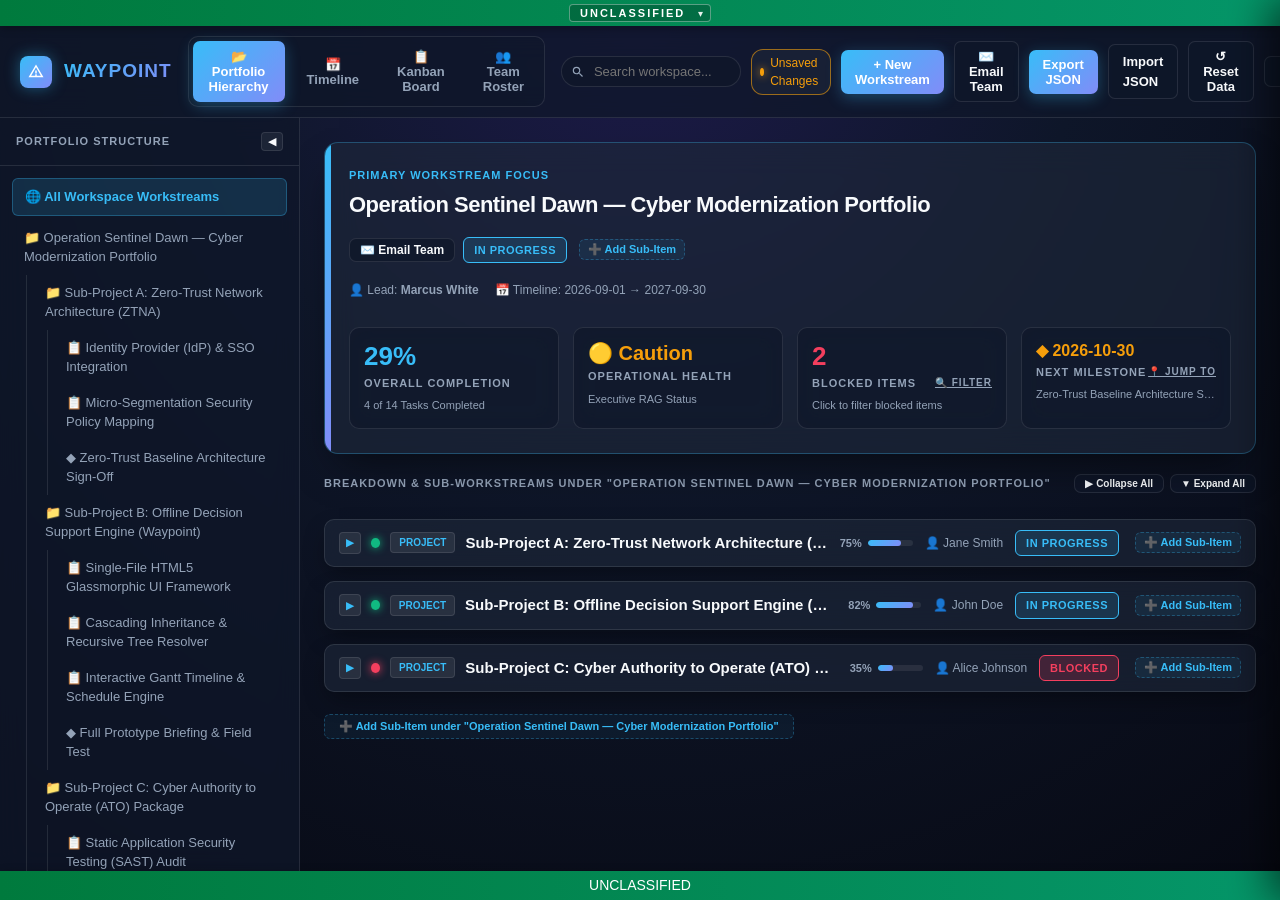
==== waypoint.html @ 441704e3 "Initial release: Waypoint standalone project and portfolio management engine" ====
<!DOCTYPE html>
<html lang="en" data-theme="dark">

<head>
  <meta charset="UTF-8">
  <meta name="viewport" content="width=device-width, initial-scale=1.0">
  <title>Waypoint — Command & Portfolio Intelligence</title>
  <style>
    /* ==========================================================================
       WAYPOINT V4 - MODERN GLASSMORPHIC AIR-GAPPED DASHBOARD
       Zero external dependencies, system fonts, vibrant dark/light theme
       ========================================================================== */
    :root[data-theme="dark"] {
      --bg-gradient: radial-gradient(circle at 50% 0%, #1e1b4b 0%, #0f172a 40%, #070913 100%);
      --bg-primary: #070913;
      --bg-glass: rgba(15, 23, 42, 0.75);
      --bg-glass-hover: rgba(30, 41, 59, 0.85);
      --bg-card: rgba(30, 41, 59, 0.6);
      --bg-input: rgba(15, 23, 42, 0.8);
      --border-color: rgba(255, 255, 255, 0.1);
      --border-glow: rgba(56, 189, 248, 0.3);
      --text-main: #f8fafc;
      --text-muted: #94a3b8;
      --text-dim: #64748b;

      --accent: #38bdf8;
      --accent-gradient: linear-gradient(135deg, #38bdf8 0%, #818cf8 100%);
      --accent-hover: #0284c7;

      --status-notstarted: #64748b;
      --status-inprogress: #38bdf8;
      --status-blocked: #f43f5e;
      --status-done: #10b981;

      --health-green: #10b981;
      --health-yellow: #f59e0b;
      --health-red: #f43f5e;

      --class-unclass-bg: linear-gradient(90deg, #007a3d, #059669);
      --class-cui-bg: linear-gradient(90deg, #502b85, #7c3aed);

      --shadow-lg: 0 20px 40px -15px rgba(0, 0, 0, 0.6);
      --shadow-card: 0 10px 25px -5px rgba(0, 0, 0, 0.4);
      --font-family: -apple-system, BlinkMacSystemFont, "Segoe UI", Roboto, Helvetica, Arial, sans-serif;
    }

    :root[data-theme="light"] {
      --bg-gradient: radial-gradient(circle at 50% 0%, #e0e7ff 0%, #f8fafc 50%, #f1f5f9 100%);
      --bg-primary: #f8fafc;
      --bg-glass: rgba(255, 255, 255, 0.85);
      --bg-glass-hover: rgba(241, 245, 249, 0.95);
      --bg-card: rgba(255, 255, 255, 0.9);
      --bg-input: rgba(248, 250, 252, 0.9);
      --border-color: rgba(15, 23, 42, 0.1);
      --border-glow: rgba(2, 132, 199, 0.4);
      --text-main: #0f172a;
      --text-muted: #475569;
      --text-dim: #94a3b8;

      --accent: #0284c7;
      --accent-gradient: linear-gradient(135deg, #0284c7 0%, #4f46e5 100%);
      --accent-hover: #0369a1;

      --status-notstarted: #64748b;
      --status-inprogress: #0284c7;
      --status-blocked: #e11d48;
      --status-done: #059669;

      --health-green: #059669;
      --health-yellow: #d97706;
      --health-red: #e11d48;

      --class-unclass-bg: linear-gradient(90deg, #007a3d, #059669);
      --class-cui-bg: linear-gradient(90deg, #502b85, #7c3aed);

      --shadow-lg: 0 20px 40px -15px rgba(15, 23, 42, 0.1);
      --shadow-card: 0 10px 25px -5px rgba(15, 23, 42, 0.05);
      --font-family: -apple-system, BlinkMacSystemFont, "Segoe UI", Roboto, Helvetica, Arial, sans-serif;
    }

    * {
      box-sizing: border-box;
      margin: 0;
      padding: 0;
    }

    body {
      font-family: var(--font-family);
      background: var(--bg-gradient);
      color: var(--text-main);
      height: 100vh;
      display: flex;
      flex-direction: column;
      overflow: hidden;
      font-size: 14px;
      line-height: 1.5;
    }

    /* Top Classification Bar with Centered Selector */
    .classification-banner {
      background: var(--class-unclass-bg);
      color: #ffffff;
      padding: 4px 16px;
      user-select: none;
      z-index: 1000;
      display: flex;
      align-items: center;
      justify-content: center;
      box-shadow: 0 2px 10px rgba(0, 0, 0, 0.3);
      transition: background 0.3s ease;
    }

    .classification-banner.cui {
      background: var(--class-cui-bg);
    }

    .class-picker-wrapper {
      position: relative;
      display: inline-flex;
      align-items: center;
      justify-content: center;
    }

    .class-picker-select {
      appearance: none;
      -webkit-appearance: none;
      background: rgba(0, 0, 0, 0.2);
      border: 1px solid rgba(255, 255, 255, 0.35);
      border-radius: 4px;
      color: #ffffff;
      font-weight: 900;
      font-size: 11px;
      letter-spacing: 2px;
      text-transform: uppercase;
      padding: 2px 24px 2px 10px;
      cursor: pointer;
      outline: none;
      font-family: inherit;
      transition: all 0.2s ease;
    }

    .class-picker-select:hover {
      background: rgba(0, 0, 0, 0.4);
      border-color: #ffffff;
      box-shadow: 0 0 8px rgba(255, 255, 255, 0.3);
    }

    .class-picker-select option {
      background: #0f172a;
      color: #ffffff;
      font-weight: 800;
    }

    .class-picker-caret {
      position: absolute;
      right: 8px;
      pointer-events: none;
      font-size: 10px;
      color: rgba(255, 255, 255, 0.9);
    }

    /* Header Navbar */
    header {
      background: var(--bg-glass);
      backdrop-filter: blur(16px);
      -webkit-backdrop-filter: blur(16px);
      border-bottom: 1px solid var(--border-color);
      padding: 10px 20px;
      display: flex;
      align-items: center;
      justify-content: space-between;
      gap: 16px;
      flex-shrink: 0;
      z-index: 900;
    }

    .brand-group {
      display: flex;
      align-items: center;
      gap: 12px;
    }

    .brand-logo {
      width: 32px;
      height: 32px;
      background: var(--accent-gradient);
      border-radius: 8px;
      display: flex;
      align-items: center;
      justify-content: center;
      box-shadow: 0 0 15px rgba(56, 189, 248, 0.4);
    }

    .brand-logo svg {
      fill: #ffffff;
      width: 18px;
      height: 18px;
    }

    .brand-text {
      font-weight: 900;
      font-size: 19px;
      letter-spacing: 1px;
      background: var(--accent-gradient);
      -webkit-background-clip: text;
      -webkit-text-fill-color: transparent;
    }

    /* Navigation Tabs */
    .nav-tabs {
      display: flex;
      gap: 6px;
      background: rgba(15, 23, 42, 0.4);
      padding: 4px;
      border-radius: 10px;
      border: 1px solid var(--border-color);
    }

    .nav-tab {
      padding: 8px 16px;
      border-radius: 7px;
      border: none;
      background: transparent;
      color: var(--text-muted);
      cursor: pointer;
      font-weight: 600;
      font-size: 13px;
      transition: all 0.2s ease;
      display: flex;
      align-items: center;
      gap: 8px;
    }

    .nav-tab:hover {
      color: var(--text-main);
      background: var(--bg-glass-hover);
    }

    .nav-tab.active {
      background: var(--accent-gradient);
      color: #ffffff;
      box-shadow: 0 4px 15px rgba(56, 189, 248, 0.3);
      font-weight: 700;
    }

    .header-controls {
      display: flex;
      align-items: center;
      gap: 10px;
    }

    .search-wrapper {
      position: relative;
      display: flex;
      align-items: center;
    }

    .search-input {
      background: var(--bg-input);
      color: var(--text-main);
      border: 1px solid var(--border-color);
      border-radius: 20px;
      padding: 7px 14px 7px 32px;
      font-size: 13px;
      width: 180px;
      transition: all 0.2s;
    }

    .search-input:focus {
      width: 240px;
      border-color: var(--accent);
      box-shadow: 0 0 15px rgba(56, 189, 248, 0.2);
    }

    .search-icon {
      position: absolute;
      left: 10px;
      width: 14px;
      height: 14px;
      fill: var(--text-muted);
      pointer-events: none;
    }

    /* Buttons & Inputs */
    .btn {
      padding: 7px 14px;
      border-radius: 7px;
      border: 1px solid var(--border-color);
      background: var(--bg-glass);
      color: var(--text-main);
      font-size: 13px;
      font-weight: 600;
      cursor: pointer;
      display: inline-flex;
      align-items: center;
      gap: 6px;
      transition: all 0.2s ease;
    }

    .btn:hover {
      background: var(--bg-glass-hover);
      border-color: var(--accent);
      transform: translateY(-1px);
    }

    .btn-gradient {
      background: var(--accent-gradient);
      color: #ffffff;
      border: none;
      box-shadow: 0 4px 15px rgba(56, 189, 248, 0.3);
    }

    .btn-gradient:hover {
      opacity: 0.9;
      transform: translateY(-1px);
    }

    .btn-active-detail {
      background: rgba(56, 189, 248, 0.2) !important;
      border-color: var(--accent) !important;
      color: var(--accent) !important;
      font-weight: 700 !important;
    }

    .save-tag {
      font-size: 12px;
      color: var(--text-muted);
      display: flex;
      align-items: center;
      gap: 6px;
      padding: 4px 8px;
      background: var(--bg-card);
      border-radius: 12px;
      border: 1px solid var(--border-color);
    }

    .pulse-dot {
      width: 8px;
      height: 8px;
      border-radius: 50%;
      background: var(--status-done);
      box-shadow: 0 0 8px var(--status-done);
      animation: pulse 2s infinite;
    }

    @keyframes pulse {
      0% {
        transform: scale(0.95);
        opacity: 0.8;
      }

      50% {
        transform: scale(1.15);
        opacity: 1;
      }

      100% {
        transform: scale(0.95);
        opacity: 0.8;
      }
    }

    /* Layout Workspace */
    .app-workspace {
      display: flex;
      flex: 1;
      overflow: hidden;
      position: relative;
    }

    /* Left Sidebar Tree Filter */
    aside.sidebar {
      width: 300px;
      background: var(--bg-glass);
      backdrop-filter: blur(12px);
      border-right: 1px solid var(--border-color);
      display: flex;
      flex-direction: column;
      flex-shrink: 0;
      transition: all 0.3s cubic-bezier(0.4, 0, 0.2, 1);
    }

    aside.sidebar.collapsed {
      width: 0;
      min-width: 0;
      border-right: none;
      overflow: hidden;
    }

    .sidebar-header {
      padding: 14px 16px;
      border-bottom: 1px solid var(--border-color);
      font-weight: 800;
      font-size: 11px;
      text-transform: uppercase;
      letter-spacing: 1px;
      color: var(--text-muted);
      display: flex;
      align-items: center;
      justify-content: space-between;
    }

    .sidebar-toggle-btn {
      background: rgba(255, 255, 255, 0.06);
      border: 1px solid var(--border-color);
      color: var(--text-main);
      border-radius: 4px;
      padding: 2px 6px;
      cursor: pointer;
      font-size: 11px;
      transition: all 0.2s;
    }

    .sidebar-toggle-btn:hover {
      background: var(--accent);
      color: #ffffff;
    }

    .sidebar-expand-btn {
      position: absolute;
      top: 14px;
      left: 14px;
      z-index: 100;
      background: var(--bg-glass);
      border: 1px solid var(--border-glow);
      color: var(--accent);
      padding: 6px 12px;
      border-radius: 6px;
      font-weight: 700;
      font-size: 12px;
      cursor: pointer;
      backdrop-filter: blur(8px);
      box-shadow: 0 4px 12px rgba(0, 0, 0, 0.3);
      display: inline-flex;
      align-items: center;
      gap: 6px;
    }

    .sidebar-expand-btn:hover {
      background: var(--accent-gradient);
      color: #ffffff;
    }

    .sidebar-tree {
      padding: 12px;
      overflow-y: auto;
      flex: 1;
      display: flex;
      flex-direction: column;
      gap: 4px;
      scrollbar-width: thin;
      scrollbar-color: transparent transparent;
      transition: scrollbar-color 0.3s ease;
    }

    aside.sidebar:hover .sidebar-tree,
    .sidebar-tree:hover {
      scrollbar-color: rgba(255, 255, 255, 0.3) transparent;
    }

    [data-theme="light"] aside.sidebar:hover .sidebar-tree,
    [data-theme="light"] .sidebar-tree:hover {
      scrollbar-color: rgba(15, 23, 42, 0.3) transparent;
    }

    /* Modern Sleek Glassmorphic Custom Scrollbar with Auto-Hiding Hover Interaction */
    .sidebar-tree::-webkit-scrollbar,
    main.main-content::-webkit-scrollbar,
    .inspector-content::-webkit-scrollbar,
    .kanban-grid::-webkit-scrollbar {
      width: 6px;
      height: 6px;
    }

    .sidebar-tree::-webkit-scrollbar-track,
    main.main-content::-webkit-scrollbar-track,
    .inspector-content::-webkit-scrollbar-track,
    .kanban-grid::-webkit-scrollbar-track {
      background: transparent;
    }

    /* Left Sidebar thumb: hidden/subtle until hovering over sidebar panel */
    .sidebar-tree::-webkit-scrollbar-thumb {
      background: transparent;
      border-radius: 10px;
      transition: background 0.25s ease;
    }

    main.main-content::-webkit-scrollbar-thumb,
    .inspector-content::-webkit-scrollbar-thumb,
    .kanban-grid::-webkit-scrollbar-thumb {
      background: rgba(255, 255, 255, 0.12);
      border-radius: 10px;
    }

    /* 1. Reveal thumb in subtle semi-transparent shade when hovering sidebar panel */
    aside.sidebar:hover .sidebar-tree::-webkit-scrollbar-thumb,
    .sidebar-tree:hover::-webkit-scrollbar-thumb {
      background: rgba(255, 255, 255, 0.25);
    }

    [data-theme="light"] aside.sidebar:hover .sidebar-tree::-webkit-scrollbar-thumb,
    [data-theme="light"] .sidebar-tree:hover::-webkit-scrollbar-thumb {
      background: rgba(15, 23, 42, 0.25);
    }

    /* 2. Highlight thumb in vibrant accent blue (var(--accent)) on direct thumb hover */
    .sidebar-tree::-webkit-scrollbar-thumb:hover,
    main.main-content::-webkit-scrollbar-thumb:hover,
    .inspector-content::-webkit-scrollbar-thumb:hover,
    .kanban-grid::-webkit-scrollbar-thumb:hover {
      background: var(--accent) !important;
      box-shadow: 0 0 10px var(--accent);
    }

    .sidebar-node {
      padding: 8px 12px;
      border-radius: 6px;
      cursor: pointer;
      color: var(--text-muted);
      font-weight: 500;
      display: flex;
      align-items: center;
      justify-content: space-between;
      gap: 8px;
      transition: all 0.15s ease;
      font-size: 13px;
    }

    .sidebar-node:hover {
      background: var(--bg-glass-hover);
      color: var(--text-main);
    }

    .sidebar-node.active {
      background: rgba(56, 189, 248, 0.15);
      border: 1px solid var(--border-glow);
      color: var(--accent);
      font-weight: 700;
    }

    .sidebar-indent {
      margin-left: 14px;
      border-left: 1px solid var(--border-color);
      padding-left: 6px;
    }

    /* Main View Area */
    main.main-content {
      flex: 1;
      overflow-y: auto;
      padding: 24px;
      display: flex;
      flex-direction: column;
      gap: 20px;
      position: relative;
    }

    .view-pane {
      display: none;
      flex-direction: column;
      gap: 20px;
    }

    .view-pane.active {
      display: flex;
    }

    /* Top Prominent Hero Objective Banner */
    .hero-objective-card {
      background: var(--bg-card);
      backdrop-filter: blur(16px);
      border: 1px solid var(--border-glow);
      border-radius: 14px;
      padding: 24px;
      box-shadow: var(--shadow-lg);
      display: flex;
      flex-direction: column;
      gap: 16px;
      position: relative;
      overflow: hidden;
    }

    .hero-objective-card::before {
      content: "";
      position: absolute;
      top: 0;
      left: 0;
      width: 6px;
      height: 100%;
      background: var(--accent-gradient);
    }

    .hero-title-group {
      display: flex;
      align-items: center;
      justify-content: space-between;
      gap: 16px;
      flex-wrap: wrap;
    }

    .hero-objective-title {
      font-size: 22px;
      font-weight: 900;
      letter-spacing: -0.5px;
      color: var(--text-main);
    }

    /* Inspiring End-State Vision Callout */
    .vision-callout-box {
      background: rgba(56, 189, 248, 0.08);
      border: 1px dashed var(--accent);
      border-radius: 10px;
      padding: 14px 18px;
      display: flex;
      align-items: flex-start;
      gap: 12px;
    }

    .vision-callout-icon {
      font-size: 22px;
      line-height: 1;
    }

    .vision-callout-label {
      font-size: 11px;
      font-weight: 800;
      text-transform: uppercase;
      letter-spacing: 1px;
      color: var(--accent);
      margin-bottom: 2px;
    }

    .vision-callout-text {
      font-size: 14px;
      font-weight: 600;
      line-height: 1.5;
      color: var(--text-main);
    }

    /* Roll-Up Contextual Statistics Cards (Inside Hero Objective) */
    .hero-metrics-grid {
      display: grid;
      grid-template-columns: repeat(auto-fit, minmax(180px, 1fr));
      gap: 14px;
      margin-top: 4px;
    }

    .stat-card {
      background: var(--bg-glass);
      backdrop-filter: blur(12px);
      border: 1px solid var(--border-color);
      border-radius: 10px;
      padding: 14px;
      display: flex;
      flex-direction: column;
      gap: 4px;
      transition: all 0.2s ease;
    }

    .stat-card:hover {
      border-color: var(--accent);
      transform: translateY(-2px);
    }

    .stat-card.interactive {
      cursor: pointer;
    }

    .stat-card.interactive:hover {
      border-color: var(--status-blocked) !important;
      box-shadow: 0 0 15px rgba(244, 63, 94, 0.3);
    }

    .stat-card.active-filter {
      border-color: var(--status-blocked) !important;
      background: rgba(244, 63, 94, 0.15) !important;
      box-shadow: 0 0 20px rgba(244, 63, 94, 0.4) !important;
    }

    @keyframes highlightGlow {
      0% {
        border-color: #f59e0b;
        box-shadow: 0 0 25px rgba(245, 158, 11, 0.8);
        transform: scale(1.02);
      }

      50% {
        border-color: #f59e0b;
        box-shadow: 0 0 30px rgba(245, 158, 11, 0.9);
        transform: scale(1.02);
      }

      100% {
        transform: scale(1);
      }
    }

    .highlight-pulse {
      animation: highlightGlow 2.5s cubic-bezier(0.4, 0, 0.2, 1);
      border-color: #f59e0b !important;
      box-shadow: 0 0 20px rgba(245, 158, 11, 0.5) !important;
    }

    .stat-value {
      font-size: 26px;
      font-weight: 900;
      line-height: 1.1;
      color: var(--text-main);
    }

    .stat-label {
      font-size: 11px;
      font-weight: 800;
      text-transform: uppercase;
      letter-spacing: 1px;
      color: var(--text-muted);
    }

    /* Definition of Done Callout Badge */
    .dod-callout-box {
      background: rgba(16, 185, 129, 0.08);
      border: 1px solid rgba(16, 185, 129, 0.3);
      border-radius: 8px;
      padding: 8px 12px;
      font-size: 12px;
      display: flex;
      align-items: flex-start;
      gap: 8px;
      color: var(--text-main);
      margin-top: 6px;
    }

    .dod-callout-label {
      font-weight: 800;
      color: var(--status-done);
      font-size: 11px;
      text-transform: uppercase;
      letter-spacing: 0.5px;
      flex-shrink: 0;
    }

    /* Executive Container Cards */
    .tree-cards-wrapper {
      display: flex;
      flex-direction: column;
      gap: 14px;
    }

    /* COA 1: Accordion Collapsible Rows & Action Items */
    .accordion-toggle-btn {
      background: rgba(255, 255, 255, 0.08);
      border: 1px solid var(--border-color);
      color: var(--accent);
      border-radius: 4px;
      width: 22px;
      height: 22px;
      display: inline-flex;
      align-items: center;
      justify-content: center;
      cursor: pointer;
      font-size: 10px;
      font-weight: 900;
      transition: all 0.2s ease;
      flex-shrink: 0;
    }

    .accordion-toggle-btn:hover {
      background: var(--accent-gradient);
      color: #ffffff;
      transform: scale(1.1);
    }

    .detail-toggle-btn {
      background: rgba(255, 255, 255, 0.05);
      border: 1px solid var(--border-color);
      color: var(--text-muted);
      font-size: 11px;
    }

    .btn-subitem-chip {
      background: rgba(56, 189, 248, 0.08);
      border: 1px dashed var(--border-glow);
      color: var(--accent);
      font-size: 11px;
      font-weight: 700;
      padding: 3px 8px;
      border-radius: 6px;
      cursor: pointer;
      transition: all 0.15s ease;
      display: inline-flex;
      align-items: center;
      gap: 4px;
      flex-shrink: 0;
      line-height: 1.2;
    }

    .btn-subitem-chip:hover {
      background: rgba(56, 189, 248, 0.25);
      border-color: var(--accent);
      color: #ffffff;
      transform: scale(1.05);
      box-shadow: 0 0 10px rgba(56, 189, 248, 0.35);
    }

    .row-add-slot {
      width: 110px;
      display: flex;
      justify-content: flex-end;
      align-items: center;
      flex-shrink: 0;
    }

    .detail-toggle-btn:hover {
      background: rgba(56, 189, 248, 0.2);
      border-color: var(--accent);
      color: var(--accent);
    }

    .detail-toggle-btn.active {
      background: rgba(56, 189, 248, 0.25) !important;
      border-color: var(--accent) !important;
      color: var(--accent) !important;
      box-shadow: 0 0 8px rgba(56, 189, 248, 0.4);
    }

    .exec-card {
      background: var(--bg-card);
      backdrop-filter: blur(12px);
      border: 1px solid var(--border-color);
      border-radius: 10px;
      padding: 16px;
      display: flex;
      flex-direction: column;
      gap: 12px;
      cursor: pointer;
      transition: all 0.2s ease;
      box-shadow: var(--shadow-card);
    }

    .exec-card.collapsed-card {
      padding: 10px 14px;
      gap: 0;
    }

    .exec-card.collapsed-card .exec-card-body {
      display: none;
    }

    .exec-card.expanded-card {
      padding: 16px;
      gap: 12px;
    }

    .exec-card.expanded-card .exec-card-body {
      display: flex;
      flex-direction: column;
      gap: 10px;
      margin-top: 10px;
    }

    .exec-card:hover {
      border-color: var(--accent);
      box-shadow: 0 12px 30px -10px rgba(0, 0, 0, 0.5);
      transform: translateY(-2px);
    }

    .exec-card-top {
      display: flex;
      align-items: center;
      justify-content: space-between;
      gap: 12px;
    }

    .exec-card-title {
      font-size: 16px;
      font-weight: 800;
      display: flex;
      align-items: center;
      gap: 10px;
      color: var(--text-main);
    }

    .type-tag {
      font-size: 10px;
      font-weight: 800;
      text-transform: uppercase;
      padding: 2px 8px;
      border-radius: 4px;
      background: rgba(255, 255, 255, 0.08);
      border: 1px solid var(--border-color);
      color: var(--accent);
    }

    /* Status Badges & RAG Dots */
    .badge {
      font-size: 11px;
      font-weight: 800;
      padding: 4px 10px;
      border-radius: 6px;
      text-transform: uppercase;
      letter-spacing: 0.5px;
      display: inline-flex;
      align-items: center;
      gap: 6px;
    }

    .badge-notstarted {
      background: rgba(100, 116, 139, 0.2);
      color: var(--status-notstarted);
      border: 1px solid var(--status-notstarted);
    }

    .badge-inprogress {
      background: rgba(56, 189, 248, 0.15);
      color: var(--status-inprogress);
      border: 1px solid var(--status-inprogress);
    }

    .badge-blocked {
      background: rgba(244, 63, 94, 0.2);
      color: var(--status-blocked);
      border: 1px solid var(--status-blocked);
    }

    .badge-done {
      background: rgba(16, 185, 129, 0.2);
      color: var(--status-done);
      border: 1px solid var(--status-done);
    }

    .rag-dot {
      width: 10px;
      height: 10px;
      border-radius: 50%;
      display: inline-block;
    }

    .rag-green {
      background: var(--health-green);
      box-shadow: 0 0 8px var(--health-green);
    }

    .rag-yellow {
      background: var(--health-yellow);
      box-shadow: 0 0 8px var(--health-yellow);
    }

    .rag-red {
      background: var(--health-red);
      box-shadow: 0 0 8px var(--health-red);
    }

    .meta-bar {
      display: flex;
      flex-wrap: wrap;
      gap: 16px;
      font-size: 12px;
      color: var(--text-muted);
    }

    /* Progress Bars */
    .progress-bar-track {
      height: 6px;
      background: rgba(255, 255, 255, 0.08);
      border-radius: 3px;
      overflow: hidden;
      margin-top: 4px;
    }

    .progress-bar-fill {
      height: 100%;
      background: var(--accent-gradient);
      border-radius: 3px;
      transition: width 0.4s ease;
    }

    .team-chip-group {
      display: flex;
      gap: 6px;
      flex-wrap: wrap;
      align-items: center;
    }

    .team-chip {
      font-size: 11px;
      background: rgba(255, 255, 255, 0.06);
      border: 1px solid var(--border-color);
      color: var(--text-main);
      padding: 3px 10px;
      border-radius: 14px;
      display: inline-flex;
      align-items: center;
      gap: 5px;
    }

    /* Sub-Tree Indented Container */
    .subtree-container {
      margin-left: 20px;
      border-left: 2px dashed rgba(255, 255, 255, 0.15);
      padding-left: 14px;
      display: flex;
      flex-direction: column;
      gap: 10px;
      margin-top: 4px;
    }

    /* Action Row (Task / Milestone) */
    .action-item-row {
      background: var(--bg-glass);
      backdrop-filter: blur(12px);
      border: 1px solid var(--border-color);
      border-radius: 8px;
      padding: 12px 16px;
      display: flex;
      flex-direction: column;
      gap: 8px;
      cursor: pointer;
      transition: all 0.2s ease;
    }

    .action-item-row:hover {
      background: var(--bg-glass-hover);
      border-color: var(--accent);
      transform: translateX(4px);
    }

    .action-row-header {
      display: flex;
      align-items: center;
      justify-content: space-between;
      gap: 12px;
    }

    .action-title-group {
      display: flex;
      align-items: center;
      gap: 10px;
    }

    .action-item-title {
      font-weight: 600;
      font-size: 13px;
      color: var(--text-main);
    }

    /* Interactive Frappe Gantt Chart View Styles (COA #2) */
    .gantt-container {
      background: var(--bg-card);
      border: 1px solid var(--border-color);
      border-radius: 12px;
      padding: 0;
      overflow: hidden;
      box-shadow: var(--shadow-card);
    }

    .frappe-gantt-wrapper {
      display: flex;
      width: 100%;
      height: 600px;
      background: var(--bg-glass);
      backdrop-filter: blur(16px);
      -webkit-backdrop-filter: blur(16px);
    }

    .frappe-gantt-label-col {
      width: 280px;
      flex-shrink: 0;
      border-right: 2px solid var(--border-color);
      background: rgba(15, 23, 42, 0.4);
      display: flex;
      flex-direction: column;
      user-select: none;
      z-index: 10;
    }

    .frappe-gantt-label-head {
      height: 44px;
      border-bottom: 2px solid var(--border-color);
      display: flex;
      align-items: center;
      padding: 0 16px;
      font-size: 11px;
      font-weight: 900;
      color: var(--text-muted);
      letter-spacing: 1px;
      background: rgba(15, 23, 42, 0.8);
    }

    .frappe-gantt-label-row {
      height: 44px;
      border-bottom: 1px solid var(--border-color);
      display: flex;
      align-items: center;
      gap: 8px;
      padding-right: 12px;
      cursor: pointer;
      transition: background 0.15s ease;
    }

    .frappe-gantt-label-row:hover {
      background: var(--bg-glass-hover);
      color: var(--accent);
    }

    .frappe-gantt-chart-area {
      flex: 1;
      overflow-x: auto;
      overflow-y: hidden;
      position: relative;
    }

    .frappe-gantt-svg {
      display: block;
    }

    .frappe-gantt-bar-group {
      cursor: grab;
      transition: opacity 0.2s ease;
    }

    .frappe-gantt-bar-group:hover .gantt-bar-rect {
      stroke: var(--accent);
      filter: drop-shadow(0 4px 12px rgba(56, 189, 248, 0.4));
    }

    .frappe-gantt-bar-group:hover .gantt-handle {
      opacity: 0.9;
    }

    .gantt-handle {
      opacity: 0;
      cursor: ew-resize;
      transition: opacity 0.2s ease;
    }

    .gantt-handle:hover {
      fill: var(--accent);
    }

    /* Kanban Board View & Swimlane Matrix Styles */
    .kanban-grid {
      display: flex;
      flex-direction: column;
      gap: 16px;
      padding-bottom: 16px;
    }

    .kanban-sticky-header {
      display: grid;
      grid-template-columns: repeat(4, minmax(220px, 1fr));
      gap: 14px;
      position: sticky;
      top: 0;
      z-index: 50;
      background: var(--bg-glass);
      backdrop-filter: blur(16px);
      -webkit-backdrop-filter: blur(16px);
      padding: 10px 0;
      border-bottom: 2px solid var(--border-color);
    }

    .kanban-status-head {
      font-weight: 900;
      font-size: 11px;
      letter-spacing: 1px;
      text-transform: uppercase;
      color: var(--text-main);
      display: flex;
      align-items: center;
      justify-content: space-between;
      padding: 8px 12px;
      background: var(--bg-card);
      border-radius: 8px;
      border: 1px solid var(--border-color);
    }

    .kanban-swimlane {
      background: var(--bg-card);
      backdrop-filter: blur(12px);
      border: 1px solid var(--border-color);
      border-radius: 12px;
      padding: 14px;
      display: flex;
      flex-direction: column;
      gap: 12px;
      transition: all 0.2s ease;
      box-shadow: var(--shadow-card);
    }

    .kanban-swimlane:hover {
      border-color: rgba(56, 189, 248, 0.3);
    }

    .kanban-swimlane-head {
      display: flex;
      align-items: center;
      justify-content: space-between;
      padding-bottom: 10px;
      border-bottom: 1px solid var(--border-color);
      cursor: pointer;
      user-select: none;
      flex-wrap: wrap;
      gap: 8px;
    }

    .kanban-swimlane-title {
      font-size: 15px;
      font-weight: 800;
      color: var(--text-main);
      display: flex;
      align-items: center;
      gap: 10px;
    }

    .kanban-swimlane-grid {
      display: grid;
      grid-template-columns: repeat(4, minmax(220px, 1fr));
      gap: 14px;
    }

    .kanban-col {
      background: rgba(15, 23, 42, 0.2);
      border: 1px dashed var(--border-color);
      border-radius: 8px;
      padding: 10px;
      display: flex;
      flex-direction: column;
      gap: 10px;
      min-height: 140px;
      transition: background 0.2s ease, border-color 0.2s ease;
    }

    .kanban-col.drag-hover {
      background: rgba(56, 189, 248, 0.15);
      border-color: var(--accent);
      border-style: solid;
      box-shadow: inset 0 0 15px rgba(56, 189, 248, 0.2);
    }

    .kanban-col-head {
      display: flex;
      align-items: center;
      justify-content: space-between;
      font-weight: 800;
      font-size: 12px;
      padding-bottom: 6px;
      border-bottom: 1px solid var(--border-color);
    }

    .kanban-count-badge {
      background: rgba(255, 255, 255, 0.1);
      padding: 2px 8px;
      border-radius: 10px;
      font-size: 11px;
    }

    .kanban-card {
      background: var(--bg-glass);
      border: 1px solid var(--border-color);
      border-radius: 8px;
      padding: 12px;
      display: flex;
      flex-direction: column;
      gap: 8px;
      cursor: pointer;
      transition: all 0.2s ease;
    }

    .kanban-card:hover {
      border-color: var(--accent);
      transform: translateY(-2px);
      box-shadow: var(--shadow-card);
    }

    .kanban-card.dragging {
      opacity: 0.4;
      transform: scale(0.98);
      border-color: var(--accent);
    }

    .kanban-card-parent-tag {
      font-size: 10px;
      font-weight: 700;
      color: var(--accent);
      white-space: nowrap;
      overflow: hidden;
      text-overflow: ellipsis;
      max-width: 100%;
    }

    /* Right Slide-Out Inspector Drawer */
    .inspector-panel {
      position: fixed;
      top: 0;
      right: -480px;
      width: 480px;
      max-width: 90vw;
      height: 100vh;
      background: var(--bg-glass);
      backdrop-filter: blur(24px);
      -webkit-backdrop-filter: blur(24px);
      border-left: 1px solid var(--border-color);
      box-shadow: -10px 0 40px rgba(0, 0, 0, 0.6);
      z-index: 2000;
      display: flex;
      flex-direction: column;
      transition: right 0.3s cubic-bezier(0.4, 0, 0.2, 1), width 0.3s cubic-bezier(0.4, 0, 0.2, 1);
    }

    .inspector-panel.open {
      right: 0;
    }

    .inspector-panel.maximized {
      width: 85vw;
      max-width: 1400px;
      box-shadow: -20px 0 60px rgba(0, 0, 0, 0.8);
    }

    .inspector-head {
      padding: 20px;
      border-bottom: 1px solid var(--border-color);
      display: flex;
      align-items: center;
      justify-content: space-between;
    }

    .inspector-content {
      padding: 20px;
      flex: 1;
      overflow-y: auto;
      display: flex;
      flex-direction: column;
      gap: 20px;
    }

    .inspector-section {
      display: flex;
      flex-direction: column;
      gap: 8px;
    }

    .inspector-section-label {
      font-size: 11px;
      font-weight: 800;
      text-transform: uppercase;
      letter-spacing: 1px;
      color: var(--text-muted);
    }

    .contact-card-box {
      background: var(--bg-card);
      border: 1px solid var(--border-color);
      border-radius: 8px;
      padding: 12px;
      display: flex;
      flex-direction: column;
      gap: 6px;
      font-size: 12px;
    }

    /* Rich Text Editor & Display Styles */
    .rich-text-wrapper {
      border: 1px solid var(--border-color);
      border-radius: 8px;
      background: var(--bg-input);
      overflow: hidden;
      display: flex;
      flex-direction: column;
    }

    .rich-text-toolbar {
      display: flex;
      align-items: center;
      gap: 4px;
      padding: 6px 10px;
      background: rgba(15, 23, 42, 0.5);
      border-bottom: 1px solid var(--border-color);
      flex-wrap: wrap;
    }

    .rt-btn {
      padding: 3px 8px;
      border-radius: 4px;
      border: 1px solid transparent;
      background: transparent;
      color: var(--text-main);
      font-size: 12px;
      cursor: pointer;
      display: inline-flex;
      align-items: center;
      justify-content: center;
      transition: all 0.15s ease;
    }

    .rt-btn:hover {
      background: var(--bg-glass-hover);
      border-color: var(--border-color);
      color: var(--accent);
    }

    .rt-divider {
      width: 1px;
      height: 16px;
      background: var(--border-color);
      margin: 0 4px;
    }

    .rich-text-editor {
      min-height: 90px;
      max-height: 250px;
      padding: 10px;
      color: var(--text-main);
      font-size: 13px;
      line-height: 1.6;
      outline: none;
      overflow-y: auto;
    }

    .rich-text-editor[placeholder]:empty:before {
      content: attr(placeholder);
      color: var(--text-dim);
      pointer-events: none;
    }

    .rich-text-display,
    .rich-text-editor {
      word-break: break-word;
      line-height: 1.6;
    }

    .rich-text-display ul,
    .rich-text-editor ul {
      list-style-type: disc !important;
      list-style-position: inside !important;
      margin-left: 8px !important;
      margin-top: 6px !important;
      margin-bottom: 6px !important;
      padding-left: 16px !important;
    }

    .rich-text-display ol,
    .rich-text-editor ol {
      list-style-type: decimal !important;
      list-style-position: inside !important;
      margin-left: 8px !important;
      margin-top: 6px !important;
      margin-bottom: 6px !important;
      padding-left: 16px !important;
    }

    .rich-text-display li,
    .rich-text-editor li {
      display: list-item !important;
      margin-bottom: 4px !important;
      color: var(--text-main);
    }

    .rich-text-display h3,
    .rich-text-editor h3 {
      font-size: 15px !important;
      font-weight: 800 !important;
      color: var(--accent) !important;
      margin-top: 10px !important;
      margin-bottom: 6px !important;
      display: block !important;
    }

    .rich-text-display blockquote,
    .rich-text-editor blockquote {
      border-left: 3px solid var(--accent) !important;
      padding: 6px 12px !important;
      margin: 8px 0 !important;
      color: var(--text-muted) !important;
      font-style: italic !important;
      background: rgba(56, 189, 248, 0.08) !important;
      border-radius: 0 6px 6px 0 !important;
      display: block !important;
    }

    .rich-text-display mark,
    .rich-text-editor mark,
    .rich-text-display [style*="background"],
    .rich-text-editor [style*="background"],
    .rich-text-display span[style*="background"],
    .rich-text-editor span[style*="background"],
    .rich-text-display font[color],
    .rich-text-editor font[color] {
      background: rgba(56, 189, 248, 0.35) !important;
      color: #ffffff !important;
      padding: 1px 5px;
      border-radius: 4px;
    }

    /* Item CRUD Modal & Form Styles */
    .modal-overlay {
      position: fixed;
      top: 0;
      left: 0;
      width: 100vw;
      height: 100vh;
      background: rgba(0, 0, 0, 0.75);
      backdrop-filter: blur(16px);
      -webkit-backdrop-filter: blur(16px);
      z-index: 3000;
      display: none;
      align-items: center;
      justify-content: center;
      padding: 20px;
    }

    .modal-overlay.open {
      display: flex;
    }

    .modal-card {
      background: var(--bg-card);
      border: 1px solid var(--border-color);
      border-radius: 12px;
      width: 100%;
      max-width: 680px;
      max-height: 90vh;
      display: flex;
      flex-direction: column;
      box-shadow: 0 20px 50px rgba(0, 0, 0, 0.8);
      overflow: hidden;
      animation: modalSlideIn 0.25s cubic-bezier(0.4, 0, 0.2, 1);
    }

    @keyframes modalSlideIn {
      from {
        transform: translateY(20px) scale(0.96);
        opacity: 0;
      }

      to {
        transform: translateY(0) scale(1);
        opacity: 1;
      }
    }

    .modal-head {
      padding: 16px 20px;
      border-bottom: 1px solid var(--border-color);
      display: flex;
      align-items: center;
      justify-content: space-between;
      background: rgba(15, 23, 42, 0.6);
    }

    .modal-body {
      padding: 20px;
      overflow-y: auto;
      display: flex;
      flex-direction: column;
      gap: 14px;
    }

    .modal-foot {
      padding: 14px 20px;
      border-top: 1px solid var(--border-color);
      display: flex;
      justify-content: flex-end;
      gap: 10px;
      background: rgba(15, 23, 42, 0.4);
    }

    .form-group {
      display: flex;
      flex-direction: column;
      gap: 6px;
      margin-bottom: 12px;
    }

    .form-row {
      display: flex;
      gap: 14px;
      flex-wrap: wrap;
    }

    .form-label {
      font-size: 11px;
      font-weight: 800;
      text-transform: uppercase;
      letter-spacing: 0.5px;
      color: var(--text-muted);
    }

    .form-input {
      background: var(--bg-input);
      border: 1px solid var(--border-color);
      border-radius: 6px;
      padding: 8px 12px;
      color: var(--text-main);
      font-size: 13px;
      outline: none;
      transition: border-color 0.2s ease;
      font-family: inherit;
    }

    .form-input:focus {
      border-color: var(--accent);
      box-shadow: 0 0 10px rgba(56, 189, 248, 0.3);
    }

    /* Print Briefing Mode */
    @media print {

      header,
      aside.sidebar,
      .inspector-panel,
      .classification-banner {
        display: none !important;
      }

      body {
        background: #ffffff !important;
        color: #000000 !important;
        overflow: visible !important;
      }

      main.main-content {
        padding: 0 !important;
        overflow: visible !important;
      }

      .exec-card,
      .action-item-row,
      .hero-objective-card {
        border: 1px solid #ccc !important;
        box-shadow: none !important;
      }
    }
  </style>
</head>

<body>

  <!-- Top Classification Bar (Centered with Inline Caret Select) -->
  <div id="topBanner" class="classification-banner unclassified">
    <div class="class-picker-wrapper">
      <select class="class-picker-select" id="classificationSelect" onchange="setClassification(this.value)">
        <option value="UNCLASSIFIED">UNCLASSIFIED</option>
        <option value="CUI">CUI</option>
      </select>
      <span class="class-picker-caret">▾</span>
    </div>
  </div>

  <!-- Team Member Personnel CRUD Modal -->
  <div id="personnelModal" class="modal-overlay">
    <div class="modal-card" style="width:480px; max-width:92vw;">
      <div class="modal-head">
        <h3 id="personnelModalTitle" style="font-size:16px; font-weight:800; color:var(--text-main);">👤 Add Team Member
        </h3>
        <button type="button" class="btn" onclick="closePersonnelModal()">✕</button>
      </div>
      <form id="personnelForm" onsubmit="savePersonnelForm(event)"
        style="padding:20px; display:flex; flex-direction:column; gap:14px;">
        <input type="hidden" id="personnelFormId" value="">
        <div>
          <label class="form-label"
            style="font-size:11px; font-weight:800; color:var(--text-muted); text-transform:uppercase;">Full Name & Rank
            / Honorific</label>
          <input type="text" id="personnelFormName" class="form-input" placeholder="e.g. Maj Alex Mercer" required
            style="width:100%; margin-top:4px;">
        </div>
        <div>
          <label class="form-label"
            style="font-size:11px; font-weight:800; color:var(--text-muted); text-transform:uppercase;">Primary Role /
            Job Position</label>
          <input type="text" id="personnelFormRole" class="form-input" placeholder="e.g. Cyber Defense Analyst" required
            style="width:100%; margin-top:4px;">
        </div>
        <div>
          <label class="form-label"
            style="font-size:11px; font-weight:800; color:var(--text-muted); text-transform:uppercase;">Official Email
            Address</label>
          <input type="email" id="personnelFormEmail" class="form-input" placeholder="alex.mercer@example.com"
            style="width:100%; margin-top:4px;">
        </div>
        <div style="display:flex; gap:10px;">
          <div style="flex:1;">
            <label class="form-label"
              style="font-size:11px; font-weight:800; color:var(--text-muted); text-transform:uppercase;">Office DSN
              Phone</label>
            <input type="text" id="personnelFormOffice" class="form-input" placeholder="DSN 312-555-0122"
              style="width:100%; margin-top:4px;">
          </div>
          <div style="flex:1;">
            <label class="form-label"
              style="font-size:11px; font-weight:800; color:var(--text-muted); text-transform:uppercase;">Cell
              Phone</label>
            <input type="text" id="personnelFormCell" class="form-input" placeholder="555-888-9999"
              style="width:100%; margin-top:4px;">
          </div>
        </div>
        <div
          style="display:flex; gap:10px; justify-content:flex-end; margin-top:14px; padding-top:12px; border-top:1px solid var(--border-color);">
          <button type="button" class="btn" onclick="closePersonnelModal()">Cancel</button>
          <button type="submit" class="btn btn-gradient">💾 Save Personnel Record</button>
        </div>
      </form>
    </div>
  </div>

  <!-- Header Navigation Toolbar -->
  <header>
    <div class="brand-group">
      <div class="brand-logo">
        <svg viewBox="0 0 24 24">
          <path d="M12 2L2 19h20L12 2zm0 3.8L18.5 17H5.5L12 5.8zM11 10h2v4h-2zm0 5h2v2h-2z" />
        </svg>
      </div>
      <span class="brand-text">WAYPOINT</span>
    </div>

    <!-- View Switcher Tabs -->
    <div class="nav-tabs">
      <button class="nav-tab active" data-view="tree" onclick="switchView('tree')">📂 Portfolio Hierarchy</button>
      <button class="nav-tab" data-view="gantt" onclick="switchView('gantt')">📅 Timeline</button>
      <button class="nav-tab" data-view="kanban" onclick="switchView('kanban')">📋 Kanban Board</button>
      <button class="nav-tab" data-view="team" onclick="switchView('team')">👥 Team Roster</button>
    </div>

    <!-- Actions & Controls -->
    <div class="header-controls">
      <div class="search-wrapper">
        <svg class="search-icon" viewBox="0 0 24 24">
          <path
            d="M15.5 14h-.79l-.28-.27A6.471 6.471 0 0 0 16 9.5 6.5 6.5 0 1 0 9.5 16c1.61 0 3.09-.59 4.23-1.57l.27.28v.79l5 4.99L20.49 19l-4.99-5zm-6 0C7.01 14 5 11.99 5 9.5S7.01 5 9.5 5 14 7.01 14 9.5 11.99 14 9.5 14z" />
        </svg>
        <input type="text" id="globalSearch" class="search-input" placeholder="Search workspace..."
          oninput="onSearchInput(this.value)">
      </div>

      <div class="save-tag">
        <span class="pulse-dot"></span>
        <span id="saveStatusText">Saved</span>
      </div>

      <button class="btn btn-gradient" onclick="openCreateTaskDrawer()"
        title="Add new workstream item, task, or milestone">+ New Workstream</button>
      <button class="btn" onclick="emailWorkstreamTeam()" title="Send email briefing to team members">✉️ Email
        Team</button>
      <button class="btn btn-gradient" onclick="exportJSON()">Export JSON</button>
      <label class="btn" style="cursor: pointer;">
        Import JSON
        <input type="file" id="importFileInput" accept=".json" style="display: none;" onchange="importJSON(event)">
      </label>
      <button class="btn" onclick="resetSampleData()" title="Reset workspace to default sample data">↺ Reset
        Data</button>
      <button class="btn" onclick="toggleTheme()" id="themeBtn">🌙</button>
    </div>
  </header>

  <!-- Workspace Container Layout -->
  <div class="app-workspace">

    <!-- Left Sidebar Hierarchy Browser -->
    <aside class="sidebar" id="appSidebar">
      <div class="sidebar-header">
        <span>Portfolio Structure</span>
        <button class="sidebar-toggle-btn" onclick="toggleSidebar()" title="Collapse Sidebar (Ctrl+B)">◀</button>
      </div>
      <div class="sidebar-tree" id="sidebarTreeContainer">
        <!-- Sidebar nodes rendered dynamically -->
      </div>
    </aside>

    <!-- Main Workspace Content -->
    <main class="main-content">
      <!-- Floating Expand Sidebar Button (when collapsed) -->
      <button id="sidebarExpandBtn" class="sidebar-expand-btn" onclick="toggleSidebar()" style="display: none;">▶ Expand
        Navigation</button>

      <!-- VIEW 1: Portfolio Hierarchy with Hero Objective Banner -->
      <div id="view-tree" class="view-pane active">
        <!-- Dynamic Top-Level Hero Objective & Contextual Roll-Up Banner -->
        <div id="heroObjectiveContainer"></div>

        <!-- Progressive Disclosure Hierarchy Cards Container -->
        <div class="tree-cards-wrapper" id="progressiveTreeContainer"></div>
      </div>

      <!-- VIEW 2: Interactive Frappe Gantt Schedule View (COA #2) -->
      <div id="view-gantt" class="view-pane">
        <div class="hero-card"
          style="padding: 16px; background: var(--bg-card); border-radius: 10px; display:flex; justify-content:space-between; align-items:center; flex-wrap:wrap; gap:12px;">
          <div>
            <h3 style="font-size: 16px; font-weight: 800; display:flex; align-items:center; gap:8px;">
              <span>📅 Interactive Master Schedule & Timeline</span>
            </h3>
            <p style="color: var(--text-muted); font-size: 12px; margin-top: 2px;">
              Drag task bars to reschedule dates or stretch side handles to adjust durations. Click bars to open
              Inspector details.
            </p>
          </div>
          <div style="display:flex; align-items:center; gap:6px; flex-wrap:wrap;">
            <span
              style="font-size:11px; font-weight:800; text-transform:uppercase; color:var(--text-muted); letter-spacing:0.5px; margin-right:4px;">VIEW
              SCALE:</span>
            <button class="btn" id="ganttScaleBtn-Day" onclick="setGanttViewMode('Day')"
              style="font-size:11px; padding:4px 10px;" title="View timeline zoomed to daily columns">☀️ Day</button>
            <button class="btn btn-gradient" id="ganttScaleBtn-Week" onclick="setGanttViewMode('Week')"
              style="font-size:11px; padding:4px 10px;" title="View timeline zoomed to weekly columns">📅 Week</button>
            <button class="btn" id="ganttScaleBtn-Month" onclick="setGanttViewMode('Month')"
              style="font-size:11px; padding:4px 10px;" title="View timeline zoomed to monthly columns">📆
              Month</button>
            <button class="btn" id="ganttScaleBtn-Year" onclick="setGanttViewMode('Year')"
              style="font-size:11px; padding:4px 10px;" title="View timeline zoomed to quarterly/yearly columns">📊
              Year</button>
          </div>
        </div>
        <div class="gantt-container" id="ganttChartContainer"></div>
      </div>

      <!-- VIEW 3: Kanban Board (COA 3: Group By Switcher Toolbar + LOE Swimlanes) -->
      <div id="view-kanban" class="view-pane">
        <div class="hero-card"
          style="padding: 16px; background: var(--bg-card); border-radius: 10px; display:flex; justify-content:space-between; align-items:center; flex-wrap:wrap; gap:12px;">
          <div>
            <h3 style="font-size: 16px; font-weight: 800;">📋 Operational Kanban Board</h3>
            <p style="color: var(--text-muted); font-size: 12px; margin-top: 2px;">Matrix view grouped by parent
              workstreams, team leads, or item types.</p>
          </div>
          <div style="display:flex; align-items:center; gap:6px; flex-wrap:wrap;">
            <span
              style="font-size:11px; font-weight:800; text-transform:uppercase; color:var(--text-muted); letter-spacing:0.5px; margin-right:4px;">GROUP
              BY:</span>
            <button class="btn" id="kanbanBtn-project" onclick="setKanbanGroupBy('project')"
              style="font-size:11px; padding:4px 10px;"
              title="Group into horizontal swimlanes by Parent Workstream (LOE)">📁 Parent Workstream (LOE)</button>
            <button class="btn" id="kanbanBtn-lead" onclick="setKanbanGroupBy('lead')"
              style="font-size:11px; padding:4px 10px;" title="Group into swimlanes by Assigned Leader / Team Member">👤
              Assigned Lead</button>
            <button class="btn" id="kanbanBtn-type" onclick="setKanbanGroupBy('type')"
              style="font-size:11px; padding:4px 10px;" title="Group into swimlanes by Workstream Type">🏷️ Item
              Type</button>
            <button class="btn" id="kanbanBtn-flat" onclick="setKanbanGroupBy('flat')"
              style="font-size:11px; padding:4px 10px;" title="Flat 4-column overview without swimlanes">🌐 Flat
              Board</button>
          </div>
        </div>

        <div class="kanban-grid" id="kanbanBoardContainer"></div>
      </div>

      <!-- VIEW 4: Workspace Personnel & Team Directory -->
      <div id="view-team" class="view-pane">
        <div class="hero-card"
          style="padding: 20px; background: var(--bg-card); border-radius: 12px;">
          <div style="display:flex; justify-content:space-between; align-items:center; flex-wrap:wrap; gap:10px;">
            <div>
              <h3 style="font-size: 16px; font-weight: 800; display: flex; align-items: center; gap: 8px;">
                <span>👥 Workspace Personnel & Team Directory</span>
              </h3>
              <p style="color: var(--text-muted); font-size: 12px; margin-top: 2px;">Assigned program leads, engineers, and key operational contact cards.</p>
            </div>
            <div style="display:flex; gap:8px; align-items:center;">
              <button class="btn btn-gradient" onclick="openPersonnelModal()"
                style="font-size:12px; padding:6px 14px; font-weight:700;"
                title="Add new team member to workspace personnel roster">
                ➕ Add Team Member
              </button>
              <button class="btn" onclick="clearAllPersonnel()"
                style="font-size:12px; padding:6px 14px; color:var(--status-blocked); border-color:rgba(244,63,94,0.4);"
                title="Delete all personnel from workspace roster">
                🗑️ Delete All Personnel
              </button>
            </div>
          </div>
          <div id="teamRadarContainer"
            style="display: grid; grid-template-columns: repeat(auto-fill, minmax(280px, 1fr)); gap: 14px; margin-top: 14px;">
          </div>
        </div>
      </div>

    </main>

    <!-- Slide-Out Inspector Drawer Panel (Unified Inspection & In-Line Edit) -->
    <div class="inspector-panel" id="detailDrawer">
      <div class="inspector-head">
        <span style="font-weight: 800; font-size: 15px; white-space:nowrap; overflow:hidden; text-overflow:ellipsis;"
          id="drawerTitle">Item Details</span>
        <div style="display:flex; align-items:center; gap:8px; flex-shrink:0;" id="drawerHeaderActions">
          <button class="btn" onclick="toggleDrawerEditMode()" title="Edit item properties in-line">✏️ Edit
            In-Line</button>
          <button class="btn" onclick="deleteCurrentInspectorItem()"
            style="color:var(--status-blocked); border-color:rgba(244,63,94,0.4);"
            title="Delete item from workspace">🗑️ Delete</button>
          <button class="btn" id="drawerMaximizeBtn" onclick="toggleInspectorMaximize()"
            title="Expand drawer to wide screen reading view">⤢ Expand View</button>
          <button class="btn" onclick="closeInspector()">✕ Close</button>
        </div>
      </div>
      <div class="inspector-content" id="drawerBody"></div>
    </div>

  </div>

  <!-- Bottom DoD Security Classification Banner -->
  <div id="bottomBanner" class="classification-banner unclassified">
    <span class="banner-title" id="bottomClassificationText">UNCLASSIFIED</span>
  </div>

  <!-- ==========================================================================
       WAYPOINT CORE JAVASCRIPT ENGINE (STEP 3B: COMPLETE FULL-FEATURED ENGINE)
       ========================================================================== -->
  <script>
    const SCHEMA_VERSION = 1;
    const CACHE_KEY = "WAYPOINT_WORKSPACE_CACHE_V8";

    let state = {
      schemaVersion: SCHEMA_VERSION,
      lastUpdated: new Date().toISOString(),
      classification: "UNCLASSIFIED",
      enums: {
        type: ["objective", "key_result", "project", "task", "milestone"],
        status: ["Not Started", "In Progress", "Blocked", "Done"],
        health: ["Green", "Yellow", "Red"]
      },
      tasks: []
    };

    let activeFilterId = null;
    let searchQuery = "";
    let showBlockedOnly = false;
    let isWorkspaceDirty = false;

    function toggleBlockedFilter() {
      showBlockedOnly = !showBlockedOnly;
      renderAll();
    }

    function emailWorkstreamTeam(taskId) {
      let targetTask = state.tasks[0];
      if (taskId) {
        const found = findTaskRecursive(state.tasks, taskId);
        if (found) targetTask = found;
      }

      const resolved = resolveCascadingProps(targetTask, null);
      const teamMembers = resolved.effectiveTeamMembers || [];

      if (teamMembers.length === 0) {
        alert("No team member email addresses found for this workstream.");
        return;
      }

      const emails = teamMembers.map(tm => tm.email).filter(e => e && e.includes("@")).join(",");
      const classLevel = state.classification || 'UNCLASSIFIED';
      const subject = encodeURIComponent(`[${classLevel}] Status Update: ${resolved.title}`);

      let bodyText = `CLASSIFICATION: ${classLevel}\n`;
      bodyText += `WORKSTREAM: ${resolved.title}\n`;
      bodyText += `STATUS: ${resolved.status}\n`;
      bodyText += `PROGRESS: ${resolved.progress || 0}%\n`;
      if (resolved.effectiveVision) bodyText += `END-STATE VISION: ${resolved.effectiveVision}\n`;
      if (resolved.definitionOfDone) bodyText += `DEFINITION OF DONE: ${resolved.definitionOfDone}\n`;
      bodyText += `TIMELINE DATES: ${resolved.startDate || 'N/A'} to ${resolved.dueDate || 'N/A'}\n\n`;
      bodyText += `---\nSent via Waypoint Portfolio Engine.`;

      const mailtoUrl = `mailto:${emails}?subject=${subject}&body=${encodeURIComponent(bodyText)}`;
      window.location.href = mailtoUrl;
    }

    function scrollToMilestone(milestoneId) {
      if (!milestoneId) return;

      switchView('tree');

      if (showBlockedOnly) {
        showBlockedOnly = false;
      }

      function expandPath(tasks, targetId) {
        for (const t of tasks) {
          if (t.id === targetId) {
            expandedNodeIds.add(t.id);
            return true;
          }
          if (t.subTasks && t.subTasks.length > 0) {
            if (expandPath(t.subTasks, targetId)) {
              expandedNodeIds.add(t.id);
              return true;
            }
          }
        }
        return false;
      }
      expandPath(state.tasks, milestoneId);
      renderAll();

      let targetEl = document.getElementById(`node-${milestoneId}`);
      if (!targetEl) {
        activeFilterId = null;
        renderAll();
        targetEl = document.getElementById(`node-${milestoneId}`);
      }

      if (targetEl) {
        targetEl.scrollIntoView({ behavior: 'smooth', block: 'center' });
        targetEl.classList.add("highlight-pulse");
        setTimeout(() => targetEl.classList.remove("highlight-pulse"), 2500);

        const foundTask = findTaskRecursive(state.tasks, milestoneId);
        if (foundTask) {
          openInspector(resolveCascadingProps(foundTask, null));
        }
      }
    }

    // --- INITIALIZATION ---
    window.addEventListener("DOMContentLoaded", async () => {
      await loadInitialData();
      setClassification(state.classification || "UNCLASSIFIED");
      renderAll();
    });

    async function loadInitialData() {
      // Purge legacy cache keys
      ["WAYPOINT_WORKSPACE_CACHE_V1", "WAYPOINT_WORKSPACE_CACHE_V2", "WAYPOINT_WORKSPACE_CACHE_V3", "WAYPOINT_WORKSPACE_CACHE_V4", "WAYPOINT_WORKSPACE_CACHE_V5", "WAYPOINT_WORKSPACE_CACHE_V6", "WAYPOINT_WORKSPACE_CACHE_V7"].forEach(k => {
        try { localStorage.removeItem(k); } catch (e) { }
      });

      // 1. Seed sample data synchronously FIRST so state is never empty
      seedSampleData();

      // 2. Check V8 cache
      const cached = localStorage.getItem(CACHE_KEY);
      if (cached) {
        try {
          const parsed = JSON.parse(cached);
          if (validateWorkspaceSchema(parsed) && Array.isArray(parsed.tasks) && parsed.tasks.length > 0) {
            state = parsed;
            return;
          }
        } catch (e) {
          console.error("Failed to parse cached workspace", e);
        }
      }

      // 3. Optional fetch for web servers
      try {
        const response = await fetch("./waypoint.json");
        if (response.ok) {
          const parsed = await response.json();
          if (validateWorkspaceSchema(parsed) && Array.isArray(parsed.tasks) && parsed.tasks.length > 0) {
            state = parsed;
            saveToCache();
          }
        }
      } catch (err) { }
    }

    function seedSampleData() {
      state = {
        schemaVersion: SCHEMA_VERSION,
        lastUpdated: new Date().toISOString(),
        classification: "UNCLASSIFIED",
        enums: {
          type: ["objective", "key_result", "project", "task", "milestone"],
          status: ["Not Started", "In Progress", "Blocked", "Done"],
          health: ["Green", "Yellow", "Red"]
        },
        teamRoster: [
          { id: "tm-101", name: "Marcus White", role: "Executive Sponsor / VP of Technology", email: "marcus.white@example.com", officePhone: "555-0100", cellPhone: "555-111-2222" },
          { id: "tm-102", name: "Jane A. Smith", role: "Program Director", email: "jane.smith@example.com", officePhone: "555-0150", cellPhone: "555-222-3333" },
          { id: "tm-103", name: "John Doe", role: "Deputy Program Manager", email: "john.doe@example.com", officePhone: "555-0199", cellPhone: "555-333-4444" },
          { id: "tm-104", name: "Alice Johnson", role: "Cyber Operations Lead", email: "alice.johnson@example.com", officePhone: "555-0188", cellPhone: "555-444-5555" },
          { id: "tm-105", name: "E. Wright", role: "Lead Software Engineer", email: "e.wright@example.com", officePhone: "555-0177", cellPhone: "555-555-6666" },
          { id: "tm-106", name: "M. Chen", role: "Systems Administrator", email: "m.chen@example.com", officePhone: "555-0166", cellPhone: "555-666-7777" }
        ],
        tasks: [
          {
            id: "t-001",
            type: "objective",
            title: "Operation Sentinel Dawn — Cyber Modernization Portfolio",
            status: "In Progress",
            health: "Yellow",
            progress: 68,
            leadId: "tm-101",
            endStateVision: "Establish fully resilient, zero-trust digital networks and air-gapped decision support nodes across all operational units by FY28.",
            definitionOfDone: "All operational command nodes functional on zero-trust architecture with security ATO sign-off.",
            startDate: "2026-09-01",
            dueDate: "2027-09-30",
            notes: "Primary strategic initiative modernizing enterprise infrastructure and offline decision tools.",
            teamMembers: [
              { id: "tm-101", name: "Marcus White", role: "Executive Sponsor / VP of Technology", email: "marcus.white@example.com", officePhone: "555-0100", cellPhone: "555-111-2222" },
              { id: "tm-102", name: "Jane A. Smith", role: "Program Director", email: "jane.smith@example.com", officePhone: "555-0150", cellPhone: "555-222-3333" },
              { id: "tm-103", name: "John Doe", role: "Deputy Program Manager", email: "john.doe@example.com", officePhone: "555-0199", cellPhone: "555-333-4444" },
              { id: "tm-104", name: "Alice Johnson", role: "Cyber Operations Lead", email: "alice.johnson@example.com", officePhone: "555-0188", cellPhone: "555-444-5555" },
              { id: "tm-105", name: "E. Wright", role: "Lead Software Engineer", email: "e.wright@example.com", officePhone: "555-0177", cellPhone: "555-555-6666" },
              { id: "tm-106", name: "M. Chen", role: "Systems Administrator", email: "m.chen@example.com", officePhone: "555-0166", cellPhone: "555-666-7777" }
            ],
            subTasks: [
              {
                id: "t-002",
                type: "project",
                title: "Sub-Project A: Zero-Trust Network Architecture (ZTNA)",
                status: "In Progress",
                health: "Green",
                progress: 75,
                leadId: "tm-102",
                startDate: "2026-09-05",
                dueDate: "2026-12-15",
                notes: "Deploying identity provider integration and micro-segmentation security policies across network nodes.",
                subTasks: [
                  { id: "t-101", type: "task", title: "Identity Provider (IdP) & SSO Integration", status: "Done", assigneeId: "tm-104", definitionOfDone: "Single sign-on authentication verified on testbed environment with 100% pass rate.", startDate: "2026-09-06", dueDate: "2026-09-20", estimatedDuration: "2 weeks", blocked: false, notes: "Single sign-on authentication verified on testbed." },
                  { id: "t-102", type: "task", title: "Micro-Segmentation Security Policy Mapping", status: "In Progress", assigneeId: "tm-106", definitionOfDone: "100% of server-to-client traffic flows mapped and firewall rules configured across base enclaves.", startDate: "2026-09-21", dueDate: "2026-10-18", estimatedDuration: "4 weeks", blocked: false, notes: "Mapping server-to-client traffic flows across base enclaves." },
                  { id: "m-101", type: "milestone", title: "Zero-Trust Baseline Architecture Sign-Off", status: "In Progress", assigneeId: "tm-102", definitionOfDone: "Formal baseline architecture review document signed off by Cyber Security Directorate.", dueDate: "2026-10-30", notes: "Formal review gate with Cyber Security Directorate." }
                ]
              },
              {
                id: "t-003",
                type: "project",
                title: "Sub-Project B: Offline Decision Support Engine (Waypoint)",
                status: "In Progress",
                health: "Green",
                progress: 82,
                leadId: "tm-103",
                startDate: "2026-09-10",
                dueDate: "2026-11-15",
                notes: "Single-file HTML5/CSS3/JS offline portfolio management engine with zero external dependencies.",
                subTasks: [
                  { id: "t-201", type: "task", title: "Single-File HTML5 Glassmorphic UI Framework", status: "Done", assigneeId: "tm-105", definitionOfDone: "Single-file HTML5 UI framework created, styled, and verified offline with zero CDN calls.", startDate: "2026-09-10", dueDate: "2026-09-20", estimatedDuration: "10 days", blocked: false, notes: "High-contrast midnight theme, glassmorphic panels, and security classification banners." },
                  { id: "t-202", type: "task", title: "Cascading Inheritance & Recursive Tree Resolver", status: "Done", assigneeId: "tm-105", definitionOfDone: "Cascading resolver unit tests passing for team roster and vision inheritance down sub-task branches.", startDate: "2026-09-20", dueDate: "2026-09-28", estimatedDuration: "8 days", blocked: false, notes: "Automatic inheritance of teamMembers and endStateVision down subTask branches." },
                  { id: "t-203", type: "task", title: "Interactive Gantt Timeline & Schedule Engine", status: "In Progress", assigneeId: "tm-105", definitionOfDone: "Timeline view charts date axes, project bars, and milestone diamonds accurately.", startDate: "2026-09-29", dueDate: "2026-10-15", estimatedDuration: "2 weeks", blocked: false, notes: "Time axis rendering days/weeks/months with project bars and milestone diamonds." },
                  { id: "m-201", type: "milestone", title: "Full Prototype Briefing & Field Test", status: "In Progress", assigneeId: "tm-103", definitionOfDone: "Offline prototype briefing delivered to Program Director with full JSON import/export validation.", dueDate: "2026-11-01", notes: "Demonstrate offline JSON import/export and executive tree rendering." }
                ]
              },
              {
                id: "t-004",
                type: "project",
                title: "Sub-Project C: Cyber Authority to Operate (ATO) Package",
                status: "Blocked",
                health: "Red",
                progress: 35,
                leadId: "tm-104",
                startDate: "2026-09-12",
                dueDate: "2026-11-30",
                notes: "Formal cyber risk assessment, vulnerability scanning, and approval package.",
                subTasks: [
                  { id: "t-301", type: "task", title: "Static Application Security Testing (SAST) Audit", status: "Done", assigneeId: "tm-104", definitionOfDone: "SAST scan report clean with zero high or critical security findings.", startDate: "2026-09-15", dueDate: "2026-09-22", estimatedDuration: "1 week", blocked: false, notes: "Confirmed zero external network calls, CDNs, or dynamic script injections." },
                  { id: "t-302", type: "task", title: "Obtain Cyber Security Approval Signature", status: "Blocked", assigneeId: "tm-104", definitionOfDone: "Designated Approving Authority signature affixed to official ATO memorandum.", startDate: "2026-09-22", dueDate: "2026-10-15", estimatedDuration: "3 weeks", blocked: true, delegatedToId: "tm-104", delegatedOnDate: "2026-09-22", delegatedDueDate: "2026-10-05", notes: "Designated Approving Authority on leave until Oct 5th." },
                  { id: "m-301", type: "milestone", title: "ATO Package Formal Submission", status: "Not Started", assigneeId: "tm-104", definitionOfDone: "Complete compliance binder submitted to Accrediting Authority.", dueDate: "2026-11-15", notes: "Submit complete compliance binder to Accrediting Authority." }
                ]
              }
            ]
          }
        ]
      };
      saveToCache();
    }

    function validateWorkspaceSchema(data) {
      if (!data || typeof data !== "object") return false;
      if (data.schemaVersion !== SCHEMA_VERSION) return false;
      if (!Array.isArray(data.tasks)) return false;
      if (data.tasks.length !== 1) return false;
      return true;
    }

    function updateSaveStatusUI() {
      const statusEl = document.getElementById("saveStatusText");
      const saveTag = document.querySelector(".save-tag");
      if (!statusEl) return;

      if (isWorkspaceDirty) {
        statusEl.innerText = "Unsaved Changes";
        if (saveTag) {
          saveTag.style.borderColor = "rgba(245, 158, 11, 0.6)";
          saveTag.style.color = "#f59e0b";
          const dot = saveTag.querySelector(".pulse-dot");
          if (dot) {
            dot.style.background = "#f59e0b";
            dot.style.boxShadow = "0 0 8px #f59e0b";
          }
        }
      } else {
        statusEl.innerText = "Saved " + new Date().toLocaleTimeString([], { hour: '2-digit', minute: '2-digit' });
        if (saveTag) {
          saveTag.style.borderColor = "var(--border-color)";
          saveTag.style.color = "var(--text-muted)";
          const dot = saveTag.querySelector(".pulse-dot");
          if (dot) {
            dot.style.background = "var(--status-done)";
            dot.style.boxShadow = "0 0 8px var(--status-done)";
          }
        }
      }
    }

    function saveToCache(isUserMutation = true) {
      if (!state || !Array.isArray(state.tasks)) return;
      state.lastUpdated = new Date().toISOString();
      try {
        localStorage.setItem(CACHE_KEY, JSON.stringify(state));
        if (isUserMutation) {
          isWorkspaceDirty = true;
        }
        updateSaveStatusUI();
      } catch (e) { }
    }

    function resetSampleData() {
      if (confirm("Reset workspace to default sample dataset (Operation Sentinel Dawn)?")) {
        seedSampleData();
        isWorkspaceDirty = false;
        setClassification(state.classification || "UNCLASSIFIED");
        renderAll();
        updateSaveStatusUI();
      }
    }

    // --- JSON IMPORT / EXPORT ---
    function exportJSON() {
      saveToCache(false);
      isWorkspaceDirty = false;
      updateSaveStatusUI();

      const filename = `waypoint_${new Date().toISOString().replace(/[:.]/g, "-")}.json`;
      const dataStr = "data:text/json;charset=utf-8," + encodeURIComponent(JSON.stringify(state, null, 2));
      const downloadAnchor = document.createElement('a');
      downloadAnchor.setAttribute("href", dataStr);
      downloadAnchor.setAttribute("download", filename);
      document.body.appendChild(downloadAnchor);
      downloadAnchor.click();
      downloadAnchor.remove();
    }

    function importJSON(event) {
      const file = event.target.files[0];
      if (!file) return;

      const reader = new FileReader();
      reader.onload = function (e) {
        try {
          const parsed = JSON.parse(e.target.result);
          if (!validateWorkspaceSchema(parsed)) {
            alert(`INVALID FILE: Schema validation failed!\nEnsure schemaVersion is ${SCHEMA_VERSION} and root 'tasks' array contains EXACTLY ONE primary root-level workstream item.`);
            return;
          }
          state = parsed;
          isWorkspaceDirty = false;
          saveToCache(false);
          setClassification(state.classification || "UNCLASSIFIED");
          renderAll();
          alert("Workspace cleanly loaded!");
        } catch (err) {
          alert("ERROR: Failed to parse JSON file!\n" + err.message);
        }
      };
      reader.readAsText(file);
      event.target.value = "";
    }

    // Warn User Before Closing Tab/Browser with Unsaved Changes
    window.addEventListener("beforeunload", (event) => {
      if (isWorkspaceDirty) {
        event.preventDefault();
        event.returnValue = "You have unsaved changes in your workspace. Please export your JSON file before closing!";
        return event.returnValue;
      }
    });

    // --- CASCADING PROPERTY RESOLVER ---
    function resolveCascadingProps(task, parentContext) {
      const parent = parentContext || {};
      const parentMembers = parent.effectiveTeamMembers || parent.teamMembers || [];
      const teamMembers = (task && task.teamMembers && task.teamMembers.length > 0)
        ? task.teamMembers
        : parentMembers;

      const endStateVision = (task && task.endStateVision) || parent.effectiveVision || parent.endStateVision || "";
      const rootLeadId = (task && task.leadId) || parent.effectiveLeadId || parent.leadId || "";

      return {
        ...task,
        effectiveTeamMembers: teamMembers,
        effectiveVision: endStateVision,
        effectiveLeadId: rootLeadId
      };
    }

    function findTeamMember(id, resolvedTask) {
      if (!id) return null;
      // 1. Search effective team members
      if (resolvedTask && Array.isArray(resolvedTask.effectiveTeamMembers)) {
        const match = resolvedTask.effectiveTeamMembers.find(tm => tm.id === id);
        if (match) return match;
      }
      // 2. Search root workspace team members
      const rootMembers = (state.tasks && state.tasks[0] && state.tasks[0].teamMembers) || [];
      const match = rootMembers.find(tm => tm.id === id);
      if (match) return match;

      return { id: id, name: id, role: "Team Member" };
    }

    // --- CLASSIFICATION TOGGLE ---
    function setClassification(val) {
      state.classification = val;
      const top = document.getElementById("topBanner");
      const bottom = document.getElementById("bottomBanner");
      const select = document.getElementById("classificationSelect");
      const bottomText = document.getElementById("bottomClassificationText");

      if (top) top.className = "classification-banner " + val.toLowerCase();
      if (bottom) bottom.className = "classification-banner " + val.toLowerCase();
      if (select) select.value = val;
      if (bottomText) bottomText.innerText = val;

      saveToCache();
    }

    function toggleTheme() {
      const cur = document.documentElement.getAttribute("data-theme") || "dark";
      const next = cur === "dark" ? "light" : "dark";
      document.documentElement.setAttribute("data-theme", next);
      document.getElementById("themeBtn").innerText = next === "dark" ? "🌙" : "☀️";
    }

    function toggleSidebar() {
      const sidebar = document.getElementById("appSidebar");
      const expandBtn = document.getElementById("sidebarExpandBtn");
      sidebar.classList.toggle("collapsed");
      if (sidebar.classList.contains("collapsed")) {
        expandBtn.style.display = "inline-flex";
      } else {
        expandBtn.style.display = "none";
      }
    }

    function switchView(viewId) {
      document.querySelectorAll(".nav-tab").forEach(tab => tab.classList.remove("active"));
      document.querySelectorAll(".view-pane").forEach(pane => pane.classList.remove("active"));

      const activeTab = document.querySelector(`.nav-tab[data-view="${viewId}"]`);
      if (activeTab) activeTab.classList.add("active");

      const activePane = document.getElementById(`view-${viewId}`);
      if (activePane) activePane.classList.add("active");
    }

    function onSearchInput(val) {
      searchQuery = val.toLowerCase().trim();
      renderAll();
    }

    // --- RENDER ALL VIEWS ---
    function renderAll() {
      renderSidebarTree();
      renderHeroObjective();
      renderProgressiveTree();
      renderGanttTimeline();
      renderKanbanBoard();
      renderTeamRadar();
    }

    // --- SIDEBAR TREE RENDERER ---
    function renderSidebarTree() {
      const container = document.getElementById("sidebarTreeContainer");
      container.innerHTML = "";

      const rootItem = document.createElement("div");
      rootItem.className = `sidebar-node ${activeFilterId === null ? 'active' : ''}`;
      rootItem.onclick = () => { activeFilterId = null; renderAll(); };
      rootItem.innerHTML = `<span>🌐 All Workspace Workstreams</span>`;
      container.appendChild(rootItem);

      state.tasks.forEach(t => container.appendChild(createSidebarTreeElement(t, 0)));
    }

    function createSidebarTreeElement(task, depth) {
      const wrapper = document.createElement("div");
      if (depth > 0) wrapper.className = "sidebar-indent";

      const item = document.createElement("div");
      item.className = `sidebar-node ${activeFilterId === task.id ? 'active' : ''}`;
      item.onclick = (e) => { e.stopPropagation(); activeFilterId = task.id; renderAll(); };

      const icon = (task.type === "objective" || task.type === "project") ? "📁" : (task.type === "milestone" ? "◆" : "📋");
      item.innerHTML = `<span>${icon} ${task.title}</span>`;
      wrapper.appendChild(item);

      if (task.subTasks && task.subTasks.length > 0) {
        task.subTasks.forEach(child => wrapper.appendChild(createSidebarTreeElement(child, depth + 1)));
      }

      return wrapper;
    }

    // --- PROMINENT HERO OBJECTIVE & ROLL-UP METRICS RENDERER ---
    function findTaskResolved(taskId) {
      if (!taskId) return null;
      const found = findTaskRecursive(state.tasks, taskId);
      if (!found) return null;

      function findParent(tasks, childId, parent = null) {
        for (const t of tasks) {
          if (t.id === childId) return parent;
          if (t.subTasks && t.subTasks.length > 0) {
            const res = findParent(t.subTasks, childId, t);
            if (res !== undefined) return res;
          }
        }
        return undefined;
      }
      const parentTask = findParent(state.tasks, taskId);
      const parentContext = parentTask ? resolveCascadingProps(parentTask, null) : null;
      return resolveCascadingProps(found, parentContext);
    }

    function renderHeroObjective() {
      const container = document.getElementById("heroObjectiveContainer");
      container.innerHTML = "";

      let targetTask = state.tasks[0];
      if (activeFilterId) {
        const found = findTaskRecursive(state.tasks, activeFilterId);
        if (found) targetTask = found;
      }

      if (!targetTask) return;

      const resolved = resolveCascadingProps(targetTask, null);
      const leadMember = findTeamMember(resolved.effectiveLeadId || resolved.leadId, resolved);

      // Compute operational metrics for target sub-tree
      let totalItems = 0;
      let doneItems = 0;
      let blockedCount = 0;
      let milestoneList = [];

      function walk(tasks) {
        tasks.forEach(t => {
          totalItems++;
          if (t.status === "Done") doneItems++;
          if (t.status === "Blocked" || t.blocked) blockedCount++;
          if (t.type === "milestone" && t.dueDate) milestoneList.push(t);
          if (t.subTasks) walk(t.subTasks);
        });
      }
      walk([targetTask]);

      milestoneList.sort((a, b) => new Date(a.dueDate) - new Date(b.dueDate));
      const nextMilestone = milestoneList.find(m => m.status !== "Done") || milestoneList[0];

      const completionPct = totalItems === 0 ? 0 : Math.round((doneItems / totalItems) * 100);

      const healthVal = resolved.health || "Green";
      const healthColor = healthVal === "Red" ? "var(--health-red)" : (healthVal === "Yellow" ? "var(--health-yellow)" : "var(--health-green)");
      const healthLabel = healthVal === "Red" ? "🔴 At Risk" : (healthVal === "Yellow" ? "🟡 Caution" : "🟢 On Track");

      // Build Team Members Roster Chips HTML
      const teamMembers = resolved.effectiveTeamMembers || [];
      let teamChipsHtml = "";
      if (teamMembers.length > 0) {
        teamChipsHtml = `
          <div class="team-chip-group" style="margin-top: 4px;">
            <span style="font-size:11px; font-weight:800; color:var(--text-muted); text-transform:uppercase; letter-spacing:0.5px;">ASSIGNED WORKSTREAM ROSTER (${teamMembers.length}):</span>
            ${teamMembers.map(tm => `<span class="team-chip" title="${tm.role} • ${tm.email}">👤 ${tm.name} <small style="opacity:0.75; font-size:10px;">(${tm.role.split('/')[0].trim()})</small></span>`).join('')}
          </div>
        `;
      }

      const card = document.createElement("div");
      card.className = "hero-objective-card";
      card.id = `node-${resolved.id}`;
      card.style.cursor = "pointer";
      card.onclick = () => openInspector(findTaskResolved(resolved.id));
      card.title = `Click to view full operational details for ${resolved.title} in Inspector Drawer`;

      card.innerHTML = `
        <div class="hero-title-group">
          <div>
            <div style="font-size:11px; font-weight:800; color:var(--accent); text-transform:uppercase; letter-spacing:1px; margin-bottom:4px;">
              PRIMARY WORKSTREAM FOCUS
            </div>
            <div class="hero-objective-title">
              <span>${resolved.title}</span>
            </div>
          </div>
          <div style="display:flex; gap:8px; align-items:center;" onclick="event.stopPropagation()">
            <button class="btn" onclick="emailWorkstreamTeam('${resolved.id}')" style="font-size:12px; padding:4px 10px;" title="Send email briefing to team">✉️ Email Team</button>
            <span class="badge badge-${(resolved.status || 'notstarted').toLowerCase().replace(/\s+/g, '')}">${resolved.status}</span>
            <div class="row-add-slot">
              <button class="btn-subitem-chip" onclick="openCreateTaskDrawer('${resolved.id}')" title="Add sub-item under ${resolved.title}">➕ Add Sub-Item</button>
            </div>
          </div>
        </div>

        <div style="font-size:12px; color:var(--text-muted); display:flex; gap:16px; flex-wrap:wrap; align-items:center; margin-top:2px;">
          <span>👤 Lead: <strong>${leadMember ? leadMember.name : (resolved.leadId || 'Unassigned')}</strong></span>
          <span>📅 Timeline: ${resolved.startDate || 'N/A'} → ${resolved.dueDate || 'N/A'}</span>
        </div>

        <div class="hero-metrics-grid" style="margin-top:12px;">
          <div class="stat-card" title="Overall completion percentage">
            <div class="stat-value" style="color:var(--accent);">${completionPct}%</div>
            <div class="stat-label">OVERALL COMPLETION</div>
            <div style="font-size:11px; color:var(--text-muted); margin-top:2px;">${doneItems} of ${totalItems} Tasks Completed</div>
          </div>

          <div class="stat-card" title="Executive RAG status">
            <div class="stat-value" style="color:${healthColor}; font-size:20px;">${healthLabel}</div>
            <div class="stat-label">OPERATIONAL HEALTH</div>
            <div style="font-size:11px; color:var(--text-muted); margin-top:2px;">Executive RAG Status</div>
          </div>

          <div class="stat-card ${showBlockedOnly ? 'active-filter' : ''}" onclick="event.stopPropagation(); toggleBlockedFilter();" title="Click to isolate blocked workstreams">
            <div class="stat-value" style="color:var(--status-blocked);">${blockedCount}</div>
            <div class="stat-label" style="display:flex; justify-content:space-between; align-items:center;">
              <span>BLOCKED ITEMS</span>
              <span style="font-size:10px; text-decoration:underline;">${showBlockedOnly ? '✕ CLEAR' : '🔍 FILTER'}</span>
            </div>
            <div style="font-size:11px; color:var(--text-muted); margin-top:2px;">
              ${showBlockedOnly ? 'Showing blocked items only' : 'Click to filter blocked items'}
            </div>
          </div>

          <div class="stat-card" onclick="event.stopPropagation(); scrollToMilestone('${nextMilestone ? nextMilestone.id : ''}');" title="Click to scroll to next milestone">
            <div class="stat-value" style="color:#f59e0b; font-size:16px; white-space:nowrap; overflow:hidden; text-overflow:ellipsis;">
              ◆ ${nextMilestone ? nextMilestone.dueDate : 'N/A'}
            </div>
            <div class="stat-label" style="display:flex; justify-content:space-between; align-items:center;">
              <span>NEXT MILESTONE</span>
              <span style="font-size:10px; text-decoration:underline;">📍 JUMP TO</span>
            </div>
            <div style="font-size:11px; color:var(--text-muted); margin-top:2px; white-space:nowrap; overflow:hidden; text-overflow:ellipsis;" title="${nextMilestone ? nextMilestone.title : ''}">
              ${nextMilestone ? nextMilestone.title : 'No upcoming milestones'}
            </div>
          </div>
        </div>
      `;

      container.appendChild(card);
    }

    // --- PROGRESSIVE DISCLOSURE TREE RENDERER (CLEAN 1-LINE NODES) ---
    let expandedNodeIds = new Set();

    function toggleAccordionNode(id, event) {
      if (event) event.stopPropagation();
      if (expandedNodeIds.has(id)) {
        expandedNodeIds.delete(id);
      } else {
        expandedNodeIds.add(id);
      }
      renderProgressiveTree();
    }

    function expandAllNodes() {
      function collect(tasks) {
        tasks.forEach(t => {
          expandedNodeIds.add(t.id);
          if (t.subTasks) collect(t.subTasks);
        });
      }
      collect(state.tasks);
      renderProgressiveTree();
    }

    function collapseAllNodes() {
      expandedNodeIds.clear();
      renderProgressiveTree();
    }

    function renderProgressiveTree() {
      const container = document.getElementById("progressiveTreeContainer");
      container.innerHTML = "";

      if (!state.tasks || state.tasks.length === 0) {
        container.innerHTML = `
          <div style="text-align:center; padding:40px 20px; background:var(--bg-glass); border:1px dashed var(--border-glow); border-radius:12px;">
            <div style="font-size:32px; margin-bottom:8px;">🚀</div>
            <div style="font-size:16px; font-weight:800; color:var(--text-main); margin-bottom:4px;">No Workstream Items Found</div>
            <div style="font-size:12px; color:var(--text-muted); margin-bottom:16px;">Your workspace is currently empty. Create your first top-level objective or project to get started.</div>
            <button class="btn btn-gradient" onclick="openCreateTaskDrawer('')" style="padding:8px 22px; font-size:13px; font-weight:700;">
              ➕ Add Workstream Item
            </button>
          </div>
        `;
        return;
      }

      let focusedTask = state.tasks[0];
      if (activeFilterId) {
        const found = findTaskRecursive(state.tasks, activeFilterId);
        if (found) focusedTask = found;
      }

      if (!focusedTask) return;

      const resolvedFocused = resolveCascadingProps(focusedTask, null);

      // Sub-items of the focused workstream ONLY (never duplicate focusedTask itself!)
      let targetItems = (focusedTask.subTasks && Array.isArray(focusedTask.subTasks)) ? focusedTask.subTasks : [];

      // Auto-expand nodes matching search query
      if (searchQuery && searchQuery.length > 0) {
        function autoExpandMatch(tasks) {
          tasks.forEach(t => {
            if (t.title.toLowerCase().includes(searchQuery)) {
              expandedNodeIds.add(t.id);
            }
            if (t.subTasks) autoExpandMatch(t.subTasks);
          });
        }
        autoExpandMatch(state.tasks);
      }

      // If blocked filter is active, filter items to show only blocked items
      if (showBlockedOnly) {
        function filterBlocked(items) {
          const res = [];
          items.forEach(it => {
            const isSelfBlocked = (it.status === "Blocked" || it.blocked);
            const subBlocked = it.subTasks ? filterBlocked(it.subTasks) : [];
            if (isSelfBlocked || subBlocked.length > 0) {
              expandedNodeIds.add(it.id);
              res.push({ ...it, subTasks: subBlocked });
            }
          });
          return res;
        }
        targetItems = filterBlocked(focusedTask.subTasks || []);

        const banner = document.createElement("div");
        banner.className = "vision-callout-box";
        banner.style.cssText = "border-color:var(--status-blocked); background:rgba(244,63,94,0.12); margin-bottom:12px;";
        banner.innerHTML = `
          <div style="display:flex; justify-content:space-between; align-items:center; width:100%;">
            <div>
              <strong style="color:var(--status-blocked);">⚠️ FILTER ACTIVE:</strong> Displaying blocked workstreams requiring leadership intervention.
            </div>
            <button class="btn" onclick="toggleBlockedFilter()" style="font-size:11px; padding:3px 10px;">✕ Clear Filter</button>
          </div>
        `;
        container.appendChild(banner);
      }

      // Render Section Header
      const headerLabel = document.createElement("div");
      headerLabel.style.cssText = "display:flex; justify-content:space-between; align-items:center; margin-bottom:12px; flex-wrap:wrap; gap:8px;";
      headerLabel.innerHTML = `
        <div style="font-size:11px; font-weight:800; text-transform:uppercase; letter-spacing:1px; color:var(--text-muted);">
          Breakdown & Sub-Workstreams under "${focusedTask.title}"
        </div>
        ${targetItems.length > 0 ? `
          <div style="display:flex; gap:6px; align-items:center;">
            <button class="btn" onclick="collapseAllNodes()" style="font-size:10px; padding:3px 10px;" title="Collapse all sub-element tree rows">▶ Collapse All</button>
            <button class="btn" onclick="expandAllNodes()" style="font-size:10px; padding:3px 10px;" title="Expand all sub-element tree rows">▼ Expand All</button>
          </div>
        ` : ''}
      `;
      container.appendChild(headerLabel);

      if (targetItems.length > 0) {
        targetItems.forEach(child => {
          container.appendChild(createProgressiveTreeNode(child, resolvedFocused));
        });

        // Inline Add Sub-Item button logically placed right under the child elements
        const addSubBtn = document.createElement("div");
        addSubBtn.style.cssText = "margin-top:8px; display:flex; justify-content:flex-start;";
        addSubBtn.innerHTML = `
          <button class="btn" onclick="openCreateTaskDrawer('${focusedTask.id}')" style="font-size:11px; color:var(--accent); border:1px dashed var(--border-glow); background:rgba(56,189,248,0.06); padding:5px 14px; border-radius:6px;" title="Add new sub-item under ${focusedTask.title}">
            ➕ Add Sub-Item under "${focusedTask.title}"
          </button>
        `;
        container.appendChild(addSubBtn);
      } else {
        // Empty children state: when focusedTask currently has no sub-elements
        const emptyBox = document.createElement("div");
        emptyBox.style.cssText = "padding:24px; text-align:center; background:var(--bg-glass); border:1px dashed var(--border-color); border-radius:8px; display:flex; flex-direction:column; align-items:center; gap:8px;";
        emptyBox.innerHTML = `
          <div style="font-size:12px; color:var(--text-muted);">No sub-items under <strong>${focusedTask.title}</strong> yet.</div>
          <button class="btn" onclick="openCreateTaskDrawer('${focusedTask.id}')" style="font-size:11px; color:var(--accent); border:1px dashed var(--border-glow); background:rgba(56,189,248,0.08); padding:6px 16px; border-radius:6px;" title="Add sub-item under ${focusedTask.title}">
            ➕ Add Sub-Item under "${focusedTask.title}"
          </button>
        `;
        container.appendChild(emptyBox);
      }
    }

    function createProgressiveTreeNode(task, parentContext) {
      const resolved = resolveCascadingProps(task, parentContext);
      const isContainer = (resolved.type === "objective" || resolved.type === "project" || resolved.type === "key_result");
      const hasSubtasks = resolved.subTasks && resolved.subTasks.length > 0;
      const isTreeExpanded = expandedNodeIds.has(resolved.id);

      const wrapper = document.createElement("div");
      wrapper.style.display = "flex";
      wrapper.style.flexDirection = "column";
      wrapper.style.gap = "8px";

      if (isContainer) {
        // Executive Container Card (Clean 1-Line Node)
        const card = document.createElement("div");
        card.id = `node-${resolved.id}`;
        card.className = "exec-card collapsed-card";
        card.onclick = (e) => { e.stopPropagation(); openInspector(resolved); };

        const leadMember = findTeamMember(resolved.effectiveLeadId || resolved.leadId, resolved);
        const healthClass = resolved.health ? `rag-${resolved.health.toLowerCase()}` : "rag-green";
        const statusClass = `badge-${(resolved.status || 'notstarted').toLowerCase().replace(/\s+/g, '')}`;

        card.innerHTML = `
          <div class="exec-card-top" style="display:flex; align-items:center; justify-content:space-between; width:100%; gap:12px;">
            <div style="display:flex; align-items:center; gap:10px; flex:1; min-width:0;">
              ${hasSubtasks ? `
                <button class="accordion-toggle-btn" onclick="toggleAccordionNode('${resolved.id}', event)" title="${isTreeExpanded ? 'Collapse sub-elements' : 'Expand sub-elements'}">
                  ${isTreeExpanded ? '▼' : '▶'}
                </button>
              ` : `<span style="width:22px; height:22px; display:inline-block;"></span>`}
              <span class="rag-dot ${healthClass}"></span>
              <span class="type-tag">${resolved.type}</span>
              <span style="font-size:15px; font-weight:800; color:var(--text-main); white-space:nowrap; overflow:hidden; text-overflow:ellipsis;" onclick="openInspector(findTaskResolved('${resolved.id}'))" title="Click for Inspector Drawer">${resolved.title}</span>
            </div>

            <div style="display:flex; align-items:center; gap:12px; flex-shrink:0;">
              <div style="font-size:11px; font-weight:700; color:var(--text-muted); display:flex; align-items:center; gap:6px;">
                <span>${resolved.progress || 0}%</span>
                <div class="progress-bar-track" style="width:45px; margin:0;">
                  <div class="progress-bar-fill" style="width:${resolved.progress || 0}%;"></div>
                </div>
              </div>
              <span style="font-size:12px; color:var(--text-muted);">👤 ${leadMember ? leadMember.name.split(' ')[0] + ' ' + (leadMember.name.split(' ').slice(-1)[0] || '') : 'Unassigned'}</span>
              <span class="badge ${statusClass}">${resolved.status}</span>
              <div class="row-add-slot">
                <button class="btn-subitem-chip" onclick="event.stopPropagation(); openCreateTaskDrawer('${resolved.id}')" title="Add sub-item under ${resolved.title}">➕ Add Sub-Item</button>
              </div>
            </div>
          </div>
        `;
        wrapper.appendChild(card);

        if (hasSubtasks) {
          const subContainer = document.createElement("div");
          subContainer.className = "subtree-container";
          subContainer.style.display = isTreeExpanded ? "flex" : "none";
          resolved.subTasks.forEach(child => {
            subContainer.appendChild(createProgressiveTreeNode(child, resolved));
          });

          // Add inline button logically under existing tasks in this sub-tree
          const addSubBtn = document.createElement("div");
          addSubBtn.style.cssText = "margin-top:4px; padding-top:4px;";
          addSubBtn.innerHTML = `
            <button class="btn" onclick="event.stopPropagation(); openCreateTaskDrawer('${resolved.id}')" style="font-size:11px; color:var(--accent); border:1px dashed var(--border-glow); background:rgba(56,189,248,0.06); padding:4px 12px; border-radius:6px; cursor:pointer;" title="Add new sub-item under ${resolved.title}">
              ➕ Add Sub-Item under "${resolved.title}"
            </button>
          `;
          subContainer.appendChild(addSubBtn);

          wrapper.appendChild(subContainer);
        } else if (isTreeExpanded) {
          const emptySubContainer = document.createElement("div");
          emptySubContainer.className = "subtree-container";
          emptySubContainer.style.display = "flex";
          emptySubContainer.style.paddingLeft = "28px";
          emptySubContainer.innerHTML = `
            <button class="btn" onclick="event.stopPropagation(); openCreateTaskDrawer('${resolved.id}')" style="font-size:11px; color:var(--accent); border:1px dashed var(--border-glow); background:rgba(56,189,248,0.06); padding:4px 12px; border-radius:6px; cursor:pointer;" title="Add new sub-item under ${resolved.title}">
              ➕ Add Sub-Item under "${resolved.title}"
            </button>
          `;
          wrapper.appendChild(emptySubContainer);
        }

      } else {
        // Task / Milestone Action Row (Clean 1-Line Node)
        const row = document.createElement("div");
        row.id = `node-${resolved.id}`;
        row.className = "action-item-row";
        row.onclick = (e) => { e.stopPropagation(); openInspector(resolved); };

        const assigneeMember = findTeamMember(resolved.assigneeId, resolved);
        const statusClass = `badge-${(resolved.status || 'notstarted').toLowerCase().replace(/\s+/g, '')}`;
        const icon = resolved.type === "milestone" ? "◆" : "📋";
        const blockedBadge = resolved.blocked ? `<span class="badge badge-blocked">BLOCKED</span>` : "";

        row.innerHTML = `
          <div class="action-row-header">
            <div class="action-title-group" style="display:flex; align-items:center; gap:10px; flex:1; min-width:0;">
              ${hasSubtasks ? `
                <button class="accordion-toggle-btn" onclick="toggleAccordionNode('${resolved.id}', event)" title="${isTreeExpanded ? 'Collapse sub-elements' : 'Expand sub-elements'}">
                  ${isTreeExpanded ? '▼' : '▶'}
                </button>
              ` : `<span style="width:22px; height:22px; display:inline-block;"></span>`}

              <span class="type-tag">${icon} ${resolved.type}</span>
              <span class="action-item-title">${resolved.title}</span>
              ${blockedBadge}
            </div>

            <div style="display:flex; align-items:center; gap:10px; font-size:12px; color:var(--text-muted); flex-shrink:0;">
              <span>👤 ${assigneeMember ? assigneeMember.name : (resolved.assigneeId || 'Unassigned')}</span>
              <span>📅 Due: ${resolved.dueDate || 'N/A'}</span>
              <span class="badge ${statusClass}">${resolved.status}</span>
              <div class="row-add-slot">
                <button class="btn-subitem-chip" onclick="event.stopPropagation(); openCreateTaskDrawer('${resolved.id}')" title="Add sub-item under ${resolved.title}">➕ Add Sub-Item</button>
              </div>
            </div>
          </div>
        `;
        wrapper.appendChild(row);

        if (hasSubtasks) {
          const subContainer = document.createElement("div");
          subContainer.className = "subtree-container";
          subContainer.style.display = isTreeExpanded ? "flex" : "none";
          resolved.subTasks.forEach(child => {
            subContainer.appendChild(createProgressiveTreeNode(child, resolved));
          });
          wrapper.appendChild(subContainer);
        }
      }

      return wrapper;
    }

    function findTaskRecursive(tasks, id) {
      for (const t of tasks) {
        if (t.id === id) return t;
        if (t.subTasks && t.subTasks.length > 0) {
          const found = findTaskRecursive(t.subTasks, id);
          if (found) return found;
        }
      }
      return null;
    }

    // --- INTERACTIVE FRAPPE GANTT SCHEDULE ENGINE (COA #2) ---
    let ganttViewMode = "Week"; // Options: 'Day', 'Week', 'Month', 'Year'

    function setGanttViewMode(mode) {
      ganttViewMode = mode;
      ["Day", "Week", "Month", "Year"].forEach(m => {
        const btn = document.getElementById(`ganttScaleBtn-${m}`);
        if (btn) {
          if (m === mode) btn.classList.add("btn-gradient");
          else btn.classList.remove("btn-gradient");
        }
      });
      renderGanttTimeline();
    }

    function renderGanttTimeline() {
      const container = document.getElementById("ganttChartContainer");
      if (!container) return;
      container.innerHTML = "";

      // 1. Gather all tasks in tree sequence
      const flatList = [];
      function flatten(tasks, depth = 0) {
        tasks.forEach(t => {
          flatList.push({ task: t, depth });
          if (t.subTasks) flatten(t.subTasks, depth + 1);
        });
      }
      flatten(state.tasks);

      if (flatList.length === 0) {
        container.innerHTML = `<p style="color:var(--text-muted); padding:20px;">No timeline data found in workspace.</p>`;
        return;
      }

      // Compute Timeline Min & Max Dates across all tasks
      let minTimestamp = Infinity;
      let maxTimestamp = -Infinity;

      flatList.forEach(({ task }) => {
        let s = task.startDate ? new Date(task.startDate).getTime() : new Date("2026-09-01").getTime();
        let d = task.dueDate ? new Date(task.dueDate).getTime() : s + (7 * 24 * 3600 * 1000);
        if (isNaN(s)) s = new Date("2026-09-01").getTime();
        if (isNaN(d)) d = s + (7 * 24 * 3600 * 1000);

        if (s < minTimestamp) minTimestamp = s;
        if (d > maxTimestamp) maxTimestamp = d;
      });

      // Add padding buffer around date bounds
      const minDate = new Date(minTimestamp - (5 * 24 * 3600 * 1000));
      const maxDate = new Date(maxTimestamp + (15 * 24 * 3600 * 1000));

      // Calculate time step parameters based on ganttViewMode
      let stepMs = 24 * 3600 * 1000; // 1 day default
      let colWidth = 38; // px per step

      if (ganttViewMode === "Day") {
        stepMs = 24 * 3600 * 1000;
        colWidth = 40;
      } else if (ganttViewMode === "Week") {
        stepMs = 7 * 24 * 3600 * 1000;
        colWidth = 70;
      } else if (ganttViewMode === "Month") {
        stepMs = 30 * 24 * 3600 * 1000;
        colWidth = 100;
      } else if (ganttViewMode === "Year") {
        stepMs = 90 * 24 * 3600 * 1000;
        colWidth = 130;
      }

      const totalSpanMs = maxDate.getTime() - minDate.getTime();
      const numCols = Math.max(10, Math.ceil(totalSpanMs / stepMs));
      const chartWidth = numCols * colWidth;
      const rowHeight = 44;
      const headerHeight = 44;
      const chartHeight = headerHeight + (flatList.length * rowHeight);

      // Create Gantt Outer Layout
      const ganttWrapper = document.createElement("div");
      ganttWrapper.className = "frappe-gantt-wrapper";

      // Left Column: Task Labels
      const labelCol = document.createElement("div");
      labelCol.className = "frappe-gantt-label-col";

      const labelHead = document.createElement("div");
      labelHead.className = "frappe-gantt-label-head";
      labelHead.innerText = "WORKSTREAM ITEM";
      labelCol.appendChild(labelHead);

      flatList.forEach(({ task, depth }) => {
        const resolved = resolveCascadingProps(task, null);
        const labelRow = document.createElement("div");
        labelRow.className = "frappe-gantt-label-row";
        labelRow.style.paddingLeft = `${12 + (depth * 14)}px`;
        labelRow.onclick = () => openInspector(resolved);

        const icon = task.type === "milestone" ? "◆" : (task.type === "objective" || task.type === "project" ? "📁" : "📋");
        labelRow.innerHTML = `
          <span class="type-tag" style="padding:1px 5px; font-size:9px;">${icon}</span>
          <span style="font-weight:700; font-size:12px; white-space:nowrap; overflow:hidden; text-overflow:ellipsis;" title="${task.title}">${task.title}</span>
        `;
        labelCol.appendChild(labelRow);
      });

      ganttWrapper.appendChild(labelCol);

      // Right Area: Scrollable SVG Chart Area
      const chartArea = document.createElement("div");
      chartArea.className = "frappe-gantt-chart-area";

      // Build SVG Element
      const svg = document.createElementNS("http://www.w3.org/2000/svg", "svg");
      svg.setAttribute("width", chartWidth);
      svg.setAttribute("height", chartHeight);
      svg.setAttribute("class", "frappe-gantt-svg");

      // 1. Grid Background & Header
      let headerSvg = `<rect x="0" y="0" width="${chartWidth}" height="${headerHeight}" fill="rgba(15,23,42,0.6)" stroke="var(--border-color)"/>`;

      for (let i = 0; i < numCols; i++) {
        const x = i * colWidth;
        const colDate = new Date(minDate.getTime() + (i * stepMs));

        let labelText = "";
        if (ganttViewMode === "Day") {
          labelText = colDate.toLocaleDateString("en-US", { month: "short", day: "numeric" });
        } else if (ganttViewMode === "Week") {
          labelText = `Wk ${colDate.toLocaleDateString("en-US", { month: "numeric", day: "numeric" })}`;
        } else if (ganttViewMode === "Month") {
          labelText = colDate.toLocaleDateString("en-US", { month: "short", year: "2-digit" });
        } else {
          const q = Math.floor(colDate.getMonth() / 3) + 1;
          labelText = `Q${q} '${colDate.getFullYear().toString().substr(2)}`;
        }

        headerSvg += `
          <line x1="${x}" y1="0" x2="${x}" y2="${chartHeight}" stroke="rgba(255,255,255,0.05)" stroke-dasharray="2,2"/>
          <text x="${x + 6}" y="26" fill="var(--text-muted)" font-size="11" font-weight="700">${labelText}</text>
        `;
      }

      // Horizontal Row Lines
      let rowsSvg = "";
      flatList.forEach((_, idx) => {
        const y = headerHeight + (idx * rowHeight);
        const bgFill = idx % 2 === 0 ? "rgba(255,255,255,0.01)" : "rgba(255,255,255,0.03)";
        rowsSvg += `
          <rect x="0" y="${y}" width="${chartWidth}" height="${rowHeight}" fill="${bgFill}"/>
          <line x1="0" y1="${y}" x2="${chartWidth}" y2="${y}" stroke="var(--border-color)" stroke-opacity="0.4"/>
        `;
      });

      // Today Indicator Line
      const todayMs = new Date("2026-09-28").getTime();
      const todayPct = (todayMs - minDate.getTime()) / totalSpanMs;
      const todayX = todayPct * chartWidth;
      let todaySvg = "";
      if (todayX >= 0 && todayX <= chartWidth) {
        todaySvg = `
          <line x1="${todayX}" y1="0" x2="${todayX}" y2="${chartHeight}" stroke="var(--accent)" stroke-width="2" stroke-dasharray="4,4"/>
          <circle cx="${todayX}" cy="12" r="5" fill="var(--accent)"/>
          <text x="${todayX + 8}" y="15" fill="var(--accent)" font-size="10" font-weight="900">TODAY</text>
        `;
      }

      svg.innerHTML = headerSvg + rowsSvg + todaySvg;

      // 2. Render Interactive Task Bars with Handles
      flatList.forEach(({ task }, idx) => {
        const resolved = resolveCascadingProps(task, null);
        const y = headerHeight + (idx * rowHeight) + 8;
        const barH = 28;

        let sMs = task.startDate ? new Date(task.startDate).getTime() : minTimestamp;
        let dMs = task.dueDate ? new Date(task.dueDate).getTime() : sMs + (7 * 24 * 3600 * 1000);
        if (isNaN(sMs)) sMs = minTimestamp;
        if (isNaN(dMs)) dMs = sMs + (7 * 24 * 3600 * 1000);

        const startX = Math.max(0, ((sMs - minDate.getTime()) / totalSpanMs) * chartWidth);
        const endX = Math.min(chartWidth, ((dMs - minDate.getTime()) / totalSpanMs) * chartWidth);
        const width = Math.max(24, endX - startX);

        const groupG = document.createElementNS("http://www.w3.org/2000/svg", "g");
        groupG.setAttribute("class", "frappe-gantt-bar-group");
        groupG.setAttribute("data-id", task.id);

        if (task.type === "milestone") {
          // Milestone Diamond Symbol
          const cx = startX;
          const cy = y + (barH / 2);
          groupG.innerHTML = `
            <polygon points="${cx},${cy - 10} ${cx + 10},${cy} ${cx},${cy + 10} ${cx - 10},${cy}" fill="#f59e0b" stroke="#ffffff" stroke-width="1.5" class="gantt-milestone-marker"/>
            <text x="${cx + 16}" y="${cy + 4}" fill="var(--text-main)" font-size="11" font-weight="800">${task.title}</text>
          `;
          groupG.onclick = () => openInspector(resolved);
        } else {
          // Task Gantt Bar
          const progress = task.progress || 0;
          const progressW = (width * progress) / 100;
          const healthVal = task.health || "Green";
          const barColor = healthVal === "Red" ? "var(--health-red)" : (healthVal === "Yellow" ? "var(--health-yellow)" : "var(--accent-hover)");

          groupG.innerHTML = `
            <!-- Main Bar Background -->
            <rect x="${startX}" y="${y}" width="${width}" height="${barH}" rx="6" ry="6" fill="${barColor}" stroke="var(--border-color)" class="gantt-bar-rect"/>
            <!-- Progress Fill Overlay -->
            <rect x="${startX}" y="${y}" width="${progressW}" height="${barH}" rx="6" ry="6" fill="var(--accent)" opacity="0.8" pointer-events="none"/>
            <!-- Bar Title Label -->
            <text x="${startX + 10}" y="${y + 18}" fill="#ffffff" font-size="11" font-weight="800" pointer-events="none" style="text-shadow:0 1px 2px rgba(0,0,0,0.8);">${task.title} (${progress}%)</text>
            
            <!-- Interactive Resize Drag Handles -->
            <rect x="${startX + width - 8}" y="${y + 4}" width="6" height="${barH - 8}" rx="2" fill="#ffffff" class="gantt-handle gantt-handle-right" data-id="${task.id}" data-mode="resize-right" title="Drag to adjust due date"/>
            <rect x="${startX + 2}" y="${y + 4}" width="6" height="${barH - 8}" rx="2" fill="#ffffff" class="gantt-handle gantt-handle-left" data-id="${task.id}" data-mode="resize-left" title="Drag to adjust start date"/>
          `;

          // Setup Drag Listeners on Bar
          setupGanttBarDrag(groupG, task, startX, width, chartWidth, minDate, totalSpanMs);
        }

        svg.appendChild(groupG);
      });

      chartArea.appendChild(svg);
      ganttWrapper.appendChild(chartArea);
      container.appendChild(ganttWrapper);
    }

    // --- FRAPPE GANTT DRAG-TO-RESCHEDULE EVENT HANDLER ---
    function setupGanttBarDrag(groupG, task, initialX, initialW, chartWidth, minDate, totalSpanMs) {
      let isDragging = false;
      let dragMode = "move"; // 'move', 'resize-left', 'resize-right'
      let startMouseX = 0;

      const rect = groupG.querySelector(".gantt-bar-rect");
      const handleRight = groupG.querySelector(".gantt-handle-right");
      const handleLeft = groupG.querySelector(".gantt-handle-left");

      const onMouseDown = (e, mode) => {
        e.stopPropagation();
        isDragging = true;
        dragMode = mode;
        startMouseX = e.clientX;
        document.body.style.cursor = mode === "move" ? "grabbing" : "ew-resize";

        window.addEventListener("mousemove", onMouseMove);
        window.addEventListener("mouseup", onMouseUp);
      };

      if (rect) rect.onmousedown = (e) => onMouseDown(e, "move");
      if (handleRight) handleRight.onmousedown = (e) => onMouseDown(e, "resize-right");
      if (handleLeft) handleLeft.onmousedown = (e) => onMouseDown(e, "resize-left");

      const onMouseMove = (e) => {
        if (!isDragging) return;
        // Drag active feedback
      };

      const onMouseUp = (e) => {
        if (!isDragging) return;
        isDragging = false;
        document.body.style.cursor = "default";
        window.removeEventListener("mousemove", onMouseMove);
        window.removeEventListener("mouseup", onMouseUp);

        const dx = e.clientX - startMouseX;
        if (Math.abs(dx) < 3) {
          // Click event -> open inspector
          openInspector(resolveCascadingProps(task, null));
          return;
        }

        const msPerPx = totalSpanMs / chartWidth;
        const deltaMs = Math.round((dx * msPerPx) / (24 * 3600 * 1000)) * (24 * 3600 * 1000);

        let origStart = new Date(task.startDate || "2026-09-01").getTime();
        let origDue = new Date(task.dueDate || "2026-10-01").getTime();

        if (dragMode === "move") {
          origStart += deltaMs;
          origDue += deltaMs;
        } else if (dragMode === "resize-right") {
          origDue = Math.max(origStart + (24 * 3600 * 1000), origDue + deltaMs);
        } else if (dragMode === "resize-left") {
          origStart = Math.min(origDue - (24 * 3600 * 1000), origStart + deltaMs);
        }

        // Update task object in state
        const targetInState = findTaskRecursive(state.tasks, task.id);
        if (targetInState) {
          targetInState.startDate = new Date(origStart).toISOString().split("T")[0];
          targetInState.dueDate = new Date(origDue).toISOString().split("T")[0];
          saveToCache();
          renderGanttTimeline();
          if (document.getElementById("detailDrawer").classList.contains("open")) {
            openInspector(resolveCascadingProps(targetInState, null));
          }
        }
      };
    }

    // --- KANBAN BOARD RENDERER (COA 3: GROUP BY SWITCHER & LOE SWIMLANES) ---
    let kanbanGroupBy = "project";
    let collapsedSwimlaneIds = new Set();

    function setKanbanGroupBy(mode) {
      kanbanGroupBy = mode;
      renderKanbanBoard();
    }

    function toggleSwimlane(groupId) {
      if (collapsedSwimlaneIds.has(groupId)) {
        collapsedSwimlaneIds.delete(groupId);
      } else {
        collapsedSwimlaneIds.add(groupId);
      }
      renderKanbanBoard();
    }

    function renderKanbanBoard() {
      const container = document.getElementById("kanbanBoardContainer");
      if (!container) return;
      container.innerHTML = "";

      // Update Toolbar Button Active Styles
      ["project", "lead", "type", "flat"].forEach(m => {
        const btn = document.getElementById(`kanbanBtn-${m}`);
        if (btn) {
          if (m === kanbanGroupBy) {
            btn.classList.add("btn-gradient");
          } else {
            btn.classList.remove("btn-gradient");
          }
        }
      });

      // 1. Gather all tasks with parent context
      const flatTasks = [];
      function collect(tasks, parentResolved = null) {
        tasks.forEach(t => {
          const resolved = resolveCascadingProps(t, parentResolved);
          const parentTitle = parentResolved ? parentResolved.title : "Top-Level Portfolio Focus";
          const parentId = parentResolved ? parentResolved.id : "root";
          flatTasks.push({ resolved, parentTitle, parentId });
          if (t.subTasks) collect(t.subTasks, resolved);
        });
      }
      collect(state.tasks);

      const columns = ["Not Started", "In Progress", "Blocked", "Done"];

      // 2. Build Sticky Status Column Headers
      const stickyHeader = document.createElement("div");
      stickyHeader.className = "kanban-sticky-header";
      columns.forEach(colName => {
        const head = document.createElement("div");
        head.className = "kanban-status-head";

        let colorStyle = "var(--text-main)";
        if (colName === "Blocked") colorStyle = "var(--status-blocked)";
        else if (colName === "Done") colorStyle = "var(--status-done)";
        else if (colName === "In Progress") colorStyle = "var(--status-inprogress)";

        head.innerHTML = `
          <span style="color:${colorStyle};">${colName.toUpperCase()}</span>
          <span class="kanban-count-badge" id="kanban-status-count-${colName.replace(/\s+/g, '')}">0</span>
        `;
        stickyHeader.appendChild(head);
      });
      container.appendChild(stickyHeader);

      const globalColCounts = { "Not Started": 0, "In Progress": 0, "Blocked": 0, "Done": 0 };

      // 3. Group Tasks into Swimlane Categories
      const groupsMap = new Map();

      flatTasks.forEach(item => {
        const { resolved, parentTitle, parentId } = item;
        let groupKey = "default";
        let groupTitle = "All Workstreams";
        let groupIcon = "🌐";

        if (kanbanGroupBy === "project") {
          groupKey = parentId;
          groupTitle = `LOE: ${parentTitle}`;
          groupIcon = "📁";
        } else if (kanbanGroupBy === "lead") {
          const leadMember = findTeamMember(resolved.assigneeId || resolved.effectiveLeadId, resolved);
          groupKey = leadMember ? leadMember.id : "unassigned";
          groupTitle = `Leader: ${leadMember ? leadMember.name + ' (' + (leadMember.role.split('/')[0] || '').trim() + ')' : 'Unassigned'}`;
          groupIcon = "👤";
        } else if (kanbanGroupBy === "type") {
          groupKey = resolved.type;
          groupTitle = `Workstream Type: ${resolved.type.toUpperCase()}`;
          groupIcon = resolved.type === "milestone" ? "◆" : (resolved.type === "objective" || resolved.type === "project" ? "📁" : "📋");
        } else {
          groupKey = "flat";
          groupTitle = "All Workspace Workstreams";
          groupIcon = "🌐";
        }

        if (!groupsMap.has(groupKey)) {
          groupsMap.set(groupKey, { id: groupKey, title: groupTitle, icon: groupIcon, items: [] });
        }
        groupsMap.get(groupKey).items.push(item);
      });

      // 4. Render Swimlane Rows
      groupsMap.forEach((group, groupId) => {
        const isCollapsed = collapsedSwimlaneIds.has(groupId);

        const groupCols = { "Not Started": [], "In Progress": [], "Blocked": [], "Done": [] };
        group.items.forEach(it => {
          const st = it.resolved.blocked ? "Blocked" : (it.resolved.status || "Not Started");
          if (groupCols[st]) groupCols[st].push(it);
          else groupCols["Not Started"].push(it);

          if (globalColCounts[st] !== undefined) globalColCounts[st]++;
        });

        const totalCount = group.items.length;
        const doneCount = groupCols["Done"].length;
        const blockedCount = groupCols["Blocked"].length;
        const progressPct = totalCount === 0 ? 0 : Math.round((doneCount / totalCount) * 100);

        const swimlane = document.createElement("div");
        swimlane.className = "kanban-swimlane";

        // Swimlane Header
        const head = document.createElement("div");
        head.className = "kanban-swimlane-head";
        head.onclick = () => toggleSwimlane(groupId);
        head.innerHTML = `
          <div class="kanban-swimlane-title">
            <button class="accordion-toggle-btn" style="pointer-events:none;">${isCollapsed ? '▶' : '▼'}</button>
            <span>${group.icon} ${group.title}</span>
          </div>
          <div style="display:flex; align-items:center; gap:16px; font-size:12px; color:var(--text-muted);">
            ${blockedCount > 0 ? `<span style="color:var(--status-blocked); font-weight:800;">⚠️ ${blockedCount} Blocked</span>` : ''}
            <span>${doneCount}/${totalCount} Complete (${progressPct}%)</span>
            <div class="progress-bar-track" style="width:60px; margin:0;">
              <div class="progress-bar-fill" style="width:${progressPct}%;"></div>
            </div>
          </div>
        `;
        swimlane.appendChild(head);

        // Swimlane 4-Column Grid
        if (!isCollapsed) {
          const grid = document.createElement("div");
          grid.className = "kanban-swimlane-grid";

          columns.forEach(colName => {
            const colEl = document.createElement("div");
            colEl.className = "kanban-col";
            colEl.setAttribute("data-status", colName);

            colEl.ondragover = (e) => {
              e.preventDefault();
              e.dataTransfer.dropEffect = "move";
              colEl.classList.add("drag-hover");
            };

            colEl.ondragleave = () => {
              colEl.classList.remove("drag-hover");
            };

            colEl.ondrop = (e) => {
              e.preventDefault();
              colEl.classList.remove("drag-hover");
              const taskId = e.dataTransfer.getData("text/plain");
              if (taskId) {
                moveTaskToStatus(taskId, colName);
              }
            };

            const colItems = groupCols[colName] || [];
            colEl.innerHTML = `
              <div class="kanban-col-head">
                <span style="font-size:10px; color:var(--text-muted);">${colName.toUpperCase()}</span>
                <span class="kanban-count-badge">${colItems.length}</span>
              </div>
            `;

            colItems.forEach(({ resolved, parentTitle }) => {
              const assigneeMember = findTeamMember(resolved.assigneeId || resolved.effectiveLeadId, resolved);

              const card = document.createElement("div");
              card.className = "kanban-card";
              card.setAttribute("draggable", "true");
              card.setAttribute("data-id", resolved.id);

              card.ondragstart = (e) => {
                e.stopPropagation();
                e.dataTransfer.setData("text/plain", resolved.id);
                e.dataTransfer.effectAllowed = "move";
                card.classList.add("dragging");
              };

              card.ondragend = () => {
                card.classList.remove("dragging");
              };

              card.onclick = (e) => { e.stopPropagation(); openInspector(resolved); };

              let dodHtml = resolved.definitionOfDone ? `
                <div style="font-size:10px; color:var(--status-done); font-weight:800;">☑️ DoD Defined</div>
              ` : "";

              card.innerHTML = `
                <div style="display:flex; justify-content:space-between; align-items:center;">
                  <span class="type-tag">${resolved.type}</span>
                  ${resolved.health ? `<span class="rag-dot rag-${resolved.health.toLowerCase()}"></span>` : ''}
                </div>
                ${kanbanGroupBy !== "project" ? `<div class="kanban-card-parent-tag" title="Parent: ${parentTitle}">📁 ${parentTitle}</div>` : ''}
                <div style="font-weight:700; font-size:13px; color:var(--text-main);">${resolved.title}</div>
                ${dodHtml}
                <div style="font-size:11px; color:var(--text-muted); display:flex; justify-content:space-between; margin-top:4px;">
                  <span>👤 ${assigneeMember ? assigneeMember.name.split(' ')[0] + ' ' + (assigneeMember.name.split(' ').slice(-1)[0] || '') : 'Unassigned'}</span>
                  <span>📅 ${resolved.dueDate || 'N/A'}</span>
                </div>
                <div class="progress-bar-track">
                  <div class="progress-bar-fill" style="width:${resolved.progress || 0}%;"></div>
                </div>
              `;
              colEl.appendChild(card);
            });

            grid.appendChild(colEl);
          });

          swimlane.appendChild(grid);
        }

        container.appendChild(swimlane);
      });

      // Update sticky column count badges
      columns.forEach(colName => {
        const badge = document.getElementById(`kanban-status-count-${colName.replace(/\s+/g, '')}`);
        if (badge) badge.innerText = globalColCounts[colName] || 0;
      });
    }

    function moveTaskToStatus(taskId, newStatus) {
      const task = findTaskRecursive(state.tasks, taskId);
      if (!task) return;

      if (newStatus === "Blocked") {
        task.status = "Blocked";
        task.blocked = true;
      } else {
        task.status = newStatus;
        task.blocked = false;
        if (newStatus === "Done") {
          task.progress = 100;
        } else if (newStatus === "Not Started" && (task.progress === undefined || task.progress === 100)) {
          task.progress = 0;
        }
      }

      saveToCache();
      renderAll();

      if (document.getElementById("detailDrawer").classList.contains("open")) {
        const updatedResolved = findTaskResolved(taskId);
        if (updatedResolved) openInspector(updatedResolved);
      }
    }

    let currentInspectorTaskId = null;
    let isDrawerInlineEdit = false;
    let isDrawerCreateMode = false;
    let drawerTargetParentId = "";

    // --- DETAIL INSPECTOR DRAWER (UNIFIED IN-LINE EDIT & VIEW ENGINE) ---
    function openInspector(resolvedTask, forceEditMode = false) {
      if (!resolvedTask) return;
      if (typeof resolvedTask === "string") {
        resolvedTask = findTaskResolved(resolvedTask);
      }
      if (!resolvedTask || !resolvedTask.id) return;

      currentInspectorTaskId = resolvedTask.id;
      isDrawerCreateMode = false;
      isDrawerInlineEdit = forceEditMode;

      const drawer = document.getElementById("detailDrawer");
      if (drawer) drawer.setAttribute("data-task-id", resolvedTask.id);

      renderDrawerContent();
      drawer.classList.add("open");
    }

    function openCreateTaskDrawer(parentId = "") {
      currentInspectorTaskId = null;
      if (!parentId && state.tasks && state.tasks.length >= 1) {
        parentId = state.tasks[0].id;
      }
      drawerTargetParentId = parentId;
      isDrawerCreateMode = true;
      isDrawerInlineEdit = true;

      const drawer = document.getElementById("detailDrawer");
      if (drawer) drawer.removeAttribute("data-task-id");

      renderDrawerContent();
      drawer.classList.add("open");
    }

    function toggleDrawerEditMode() {
      if (isDrawerCreateMode) {
        closeInspector();
        return;
      }
      isDrawerInlineEdit = !isDrawerInlineEdit;
      renderDrawerContent();
    }

    function renderDrawerContent() {
      const drawer = document.getElementById("detailDrawer");
      const title = document.getElementById("drawerTitle");
      const body = document.getElementById("drawerBody");
      const actions = document.getElementById("drawerHeaderActions");

      const isMaximized = drawer ? drawer.classList.contains("maximized") : false;

      if (isDrawerCreateMode) {
        title.innerText = "➕ Create Workstream Item";
        if (actions) {
          actions.innerHTML = `
            <button class="btn btn-gradient" onclick="submitDrawerInlineForm(event)" title="Save new item">💾 Create Item</button>
            <button class="btn" id="drawerMaximizeBtn" onclick="toggleInspectorMaximize()" title="Expand view">${isMaximized ? '🗗 Normal View' : '⤢ Expand View'}</button>
            <button class="btn" onclick="closeInspector()">✕ Close</button>
          `;
        }
        renderInlineDrawerForm(body, null, drawerTargetParentId);
        return;
      }

      const resolvedTask = findTaskResolved(currentInspectorTaskId);
      const rawTask = findTaskRecursive(state.tasks, currentInspectorTaskId) || resolvedTask;
      if (!resolvedTask || !rawTask) {
        closeInspector();
        return;
      }

      const itemType = (rawTask.type || resolvedTask.type || "").toUpperCase();
      const itemTitle = rawTask.title || resolvedTask.title;

      if (isDrawerInlineEdit) {
        title.innerText = `✏️ Edit: ${itemTitle}`;
        if (actions) {
          actions.innerHTML = `
            <button class="btn btn-gradient" onclick="submitDrawerInlineForm(event)" title="Save changes">💾 Save</button>
            <button class="btn" onclick="toggleDrawerEditMode()" title="Cancel editing">👁️ View Mode</button>
            <button class="btn" onclick="deleteCurrentInspectorItem()" style="color:var(--status-blocked); border-color:rgba(244,63,94,0.4);" title="Delete item">🗑️ Delete</button>
            <button class="btn" id="drawerMaximizeBtn" onclick="toggleInspectorMaximize()" title="Expand view">${isMaximized ? '🗗 Normal View' : '⤢ Expand View'}</button>
            <button class="btn" onclick="closeInspector()">✕ Close</button>
          `;
        }

        function findParentId(tasks, targetId, currP = "") {
          for (const t of tasks) {
            if (t.id === targetId) return currP;
            if (t.subTasks && t.subTasks.length > 0) {
              const res = findParentId(t.subTasks, targetId, t.id);
              if (res !== undefined) return res;
            }
          }
          return undefined;
        }
        const parentId = findParentId(state.tasks, rawTask.id) || "";

        renderInlineDrawerForm(body, rawTask, parentId);
      } else {
        title.innerText = `${itemType}: ${itemTitle}`;
        if (actions) {
          actions.innerHTML = `
            <button class="btn" onclick="toggleDrawerEditMode()" title="Edit item properties in-line">✏️ Edit In-Line</button>
            <button class="btn" onclick="deleteCurrentInspectorItem()" style="color:var(--status-blocked); border-color:rgba(244,63,94,0.4);" title="Delete item from workspace">🗑️ Delete</button>
            <button class="btn" id="drawerMaximizeBtn" onclick="toggleInspectorMaximize()" title="Expand view">${isMaximized ? '🗗 Normal View' : '⤢ Expand View'}</button>
            <button class="btn" onclick="closeInspector()">✕ Close</button>
          `;
        }

        renderInlineDrawerView(body, rawTask, resolvedTask);
      }
    }

    function renderInlineDrawerView(body, rawTask, resolvedTask) {
      // 1. Team Roster & Contacts (only display if explicitly defined on this task entity)
      let teamHtml = "";
      if (Array.isArray(rawTask.teamMembers) && rawTask.teamMembers.length > 0) {
        teamHtml = `
          <div class="inspector-section">
            <span class="inspector-section-label">Team Roster & Contacts</span>
            <div style="display:flex; flex-direction:column; gap:8px;">
              ${rawTask.teamMembers.map(tm => `
                <div class="contact-card-box">
                  <div style="font-weight:700; font-size:13px;">👤 ${tm.name}</div>
                  <div style="color:var(--text-muted); font-size:11px;">${tm.role}</div>
                  <div style="margin-top:4px;">📧 <a href="mailto:${tm.email}" style="color:var(--accent); font-weight:600;">${tm.email}</a></div>
                  <div>🏢 DSN: ${tm.officePhone || 'N/A'} | 📱 Cell: ${tm.cellPhone || 'N/A'}</div>
                </div>
              `).join('')}
            </div>
          </div>
        `;
      }

      // 2. Strategic End-State Vision (only display if explicitly defined on this task entity)
      const explicitVision = rawTask.endStateVision || rawTask.vision;
      let visionHtml = "";
      if (explicitVision) {
        visionHtml = `
          <div class="inspector-section">
            <span class="inspector-section-label">Strategic End-State Vision</span>
            <div class="vision-callout-box">${explicitVision}</div>
          </div>
        `;
      }

      // 3. Tactical Definition of Done (DoD) (only display if explicitly defined on this task entity)
      let dodHtml = "";
      if (rawTask.definitionOfDone) {
        dodHtml = `
          <div class="inspector-section">
            <span class="inspector-section-label">Tactical Definition of Done (DoD)</span>
            <div class="dod-callout-box">${rawTask.definitionOfDone}</div>
          </div>
        `;
      }

      // 4. Lead / Assignee & Schedule (only display fields explicitly defined on this task entity)
      let explicitLeadId = rawTask.assigneeId || rawTask.leadId;
      let explicitLeadMember = explicitLeadId ? findTeamMember(explicitLeadId, resolvedTask) : null;

      let scheduleItems = [];
      if (explicitLeadMember) {
        scheduleItems.push(`<div>👤 Lead / Assignee: <strong>${explicitLeadMember.name}</strong></div>`);
      }
      if (rawTask.startDate) {
        scheduleItems.push(`<div>📅 Start Date: ${rawTask.startDate}</div>`);
      }
      if (rawTask.dueDate) {
        scheduleItems.push(`<div>📅 Target Due Date: ${rawTask.dueDate}</div>`);
      }
      if (rawTask.estimatedDuration) {
        scheduleItems.push(`<div>⏱️ Duration: ${rawTask.estimatedDuration}</div>`);
      }

      let scheduleHtml = "";
      if (scheduleItems.length > 0) {
        scheduleHtml = `
          <div class="inspector-section">
            <span class="inspector-section-label">Schedule & Lead</span>
            ${scheduleItems.join('')}
          </div>
        `;
      }

      // 5. Operational Status & Health
      const statusVal = rawTask.status || resolvedTask.status || "Not Started";
      const statusClass = statusVal.toLowerCase().replace(/\s+/g, '');
      let statusHtml = `
        <div class="inspector-section">
          <span class="inspector-section-label">Operational Status & Health</span>
          <div style="display:flex; gap:10px; align-items:center;">
            <span class="badge badge-${statusClass}">${statusVal}</span>
            ${rawTask.health ? `<span class="badge" style="background:rgba(255,255,255,0.08);">Health RAG: ${rawTask.health}</span>` : ''}
            ${rawTask.blocked ? `<span class="badge badge-blocked">BLOCKED</span>` : ''}
          </div>
        </div>
      `;

      function execRichTextCommand(cmd, val = null) {
        const editor = document.getElementById("drawerFormNotesEditor");
        if (editor) editor.focus();

        if (cmd === "hiliteColor" || cmd === "highlight") {
          const color = val || "rgba(56, 189, 248, 0.35)";
          let ok = false;
          try { ok = document.execCommand("hiliteColor", false, color); } catch (e) { }
          if (!ok) {
            try { document.execCommand("backColor", false, color); } catch (e) { }
          }
        } else if (cmd === "formatBlock") {
          const tag = (val || "P").replace(/[<>]/g, "").toUpperCase();
          try {
            document.execCommand("formatBlock", false, tag);
          } catch (e) {
            try { document.execCommand("formatBlock", false, `<${tag}>`); } catch (err) { }
          }
        } else {
          try {
            document.execCommand(cmd, false, val);
          } catch (e) { }
        }

        if (editor) editor.focus();
      }

      // 6. Notes (only display if explicitly defined on this task entity)
      let notesHtml = "";
      if (rawTask.notes) {
        notesHtml = `
          <div class="inspector-section">
            <span class="inspector-section-label">Notes & Operational Briefing</span>
            <div class="contact-card-box rich-text-display">${rawTask.notes}</div>
          </div>
        `;
      }

      body.innerHTML = statusHtml + visionHtml + dodHtml + scheduleHtml + teamHtml + notesHtml;
    }

    function renderInlineDrawerForm(container, task = null, defaultParentId = "") {
      const isNew = !task;
      const t = task || {};

      container.innerHTML = `
        <form id="drawerInlineForm" onsubmit="saveDrawerForm(event)" style="display:flex; flex-direction:column; gap:12px;">
          <input type="hidden" id="drawerFormId" value="${t.id || ''}">

          <div style="display:flex; gap:10px;">
            <div style="flex:1;">
              <label class="form-label" style="font-size:11px; font-weight:800; color:var(--text-muted); text-transform:uppercase;">Item Type</label>
              <select id="drawerFormType" class="form-input" required style="width:100%; margin-top:4px;">
                <option value="objective" ${t.type === 'objective' ? 'selected' : ''}>Objective (Top-Level Goal)</option>
                <option value="project" ${t.type === 'project' ? 'selected' : ''}>Project / Sub-Project</option>
                <option value="key_result" ${t.type === 'key_result' ? 'selected' : ''}>Key Result</option>
                <option value="task" ${(!t.type || t.type === 'task') ? 'selected' : ''}>Task (Action Item)</option>
                <option value="milestone" ${t.type === 'milestone' ? 'selected' : ''}>Milestone (Target Event)</option>
              </select>
            </div>
            <div style="flex:1;">
              <label class="form-label" style="font-size:11px; font-weight:800; color:var(--text-muted); text-transform:uppercase;">Parent Workstream (LOE)</label>
              <select id="drawerFormParent" class="form-input" style="width:100%; margin-top:4px;"></select>
            </div>
          </div>

          <div>
            <label class="form-label" style="font-size:11px; font-weight:800; color:var(--text-muted); text-transform:uppercase;">Title / Name</label>
            <input type="text" id="drawerFormTitle" class="form-input" value="${t.title || ''}" placeholder="e.g. Identity Provider CAC/PKI Integration" required style="width:100%; margin-top:4px;">
          </div>

          <div style="display:flex; gap:10px;">
            <div style="flex:1;">
              <label class="form-label" style="font-size:11px; font-weight:800; color:var(--text-muted); text-transform:uppercase;">Status</label>
              <select id="drawerFormStatus" class="form-input" style="width:100%; margin-top:4px;">
                <option value="Not Started" ${(t.status === 'Not Started') ? 'selected' : ''}>Not Started</option>
                <option value="In Progress" ${(!t.status || t.status === 'In Progress') ? 'selected' : ''}>In Progress</option>
                <option value="Blocked" ${(t.status === 'Blocked') ? 'selected' : ''}>Blocked</option>
                <option value="Done" ${(t.status === 'Done') ? 'selected' : ''}>Done</option>
              </select>
            </div>
            <div style="flex:1;">
              <label class="form-label" style="font-size:11px; font-weight:800; color:var(--text-muted); text-transform:uppercase;">Health RAG</label>
              <select id="drawerFormHealth" class="form-input" style="width:100%; margin-top:4px;">
                <option value="Green" ${(!t.health || t.health === 'Green') ? 'selected' : ''}>🟢 Green</option>
                <option value="Yellow" ${(t.health === 'Yellow') ? 'selected' : ''}>🟡 Yellow</option>
                <option value="Red" ${(t.health === 'Red') ? 'selected' : ''}>🔴 Red</option>
              </select>
            </div>
          </div>

          <div>
            <div style="display:flex; justify-content:space-between; align-items:center;">
              <label class="form-label" style="font-size:11px; font-weight:800; color:var(--text-muted); text-transform:uppercase;">Completion Progress</label>
              <span id="drawerFormProgressVal" style="font-weight:800; color:var(--accent); font-size:12px;">${t.progress || 0}%</span>
            </div>
            <input type="range" id="drawerFormProgress" min="0" max="100" value="${t.progress || 0}" class="form-input" style="width:100%; margin-top:4px;" oninput="document.getElementById('drawerFormProgressVal').innerText = this.value + '%'">
          </div>

          <div style="display:flex; gap:10px;">
            <div style="flex:1;">
              <label class="form-label" style="font-size:11px; font-weight:800; color:var(--text-muted); text-transform:uppercase;">Start Date</label>
              <input type="date" id="drawerFormStartDate" class="form-input" value="${t.startDate || ''}" style="width:100%; margin-top:4px;">
            </div>
            <div style="flex:1;">
              <label class="form-label" style="font-size:11px; font-weight:800; color:var(--text-muted); text-transform:uppercase;">Target Due Date</label>
              <input type="date" id="drawerFormDueDate" class="form-input" value="${t.dueDate || ''}" style="width:100%; margin-top:4px;">
            </div>
          </div>

          <div>
            <label class="form-label" style="font-size:11px; font-weight:800; color:var(--text-muted); text-transform:uppercase;">Lead / Assignee</label>
            <select id="drawerFormLead" class="form-input" style="width:100%; margin-top:4px;"></select>
          </div>

          <div>
            <label class="form-label" style="font-size:11px; font-weight:800; color:var(--text-muted); text-transform:uppercase;">Tactical Definition of Done (DoD)</label>
            <textarea id="drawerFormDoD" class="form-input" rows="2" placeholder="Measurable completion criteria..." style="width:100%; margin-top:4px;">${t.definitionOfDone || ''}</textarea>
          </div>

          <div>
            <label class="form-label" style="font-size:11px; font-weight:800; color:var(--text-muted); text-transform:uppercase;">Notes & Operational Briefing (Rich Text)</label>
            <div class="rich-text-wrapper" style="margin-top:4px;">
              <div class="rich-text-toolbar" onmousedown="event.preventDefault()">
                <button type="button" class="rt-btn" onclick="execRichTextCommand('bold')" title="Bold (Ctrl+B)"><b>B</b></button>
                <button type="button" class="rt-btn" onclick="execRichTextCommand('italic')" title="Italic (Ctrl+I)"><i>I</i></button>
                <button type="button" class="rt-btn" onclick="execRichTextCommand('underline')" title="Underline (Ctrl+U)"><u>U</u></button>
                <button type="button" class="rt-btn" onclick="execRichTextCommand('strikeThrough')" title="Strikethrough"><s>S</s></button>
                <span class="rt-divider"></span>
                <button type="button" class="rt-btn" onclick="execRichTextCommand('formatBlock', 'h3')" title="Heading"><b>H3</b></button>
                <button type="button" class="rt-btn" onclick="execRichTextCommand('insertUnorderedList')" title="Bullet List">• List</button>
                <button type="button" class="rt-btn" onclick="execRichTextCommand('insertOrderedList')" title="Numbered List">1. List</button>
                <span class="rt-divider"></span>
                <button type="button" class="rt-btn" onclick="execRichTextCommand('hiliteColor', 'rgba(56, 189, 248, 0.35)')" title="Highlight Text">🖍️ Highlight</button>
                <button type="button" class="rt-btn" onclick="execRichTextCommand('formatBlock', 'blockquote')" title="Blockquote">❝ Quote</button>
                <button type="button" class="rt-btn" onclick="execRichTextCommand('removeFormat')" title="Clear Formatting">🧹 Clear</button>
              </div>
              <div id="drawerFormNotesEditor" class="rich-text-editor" contenteditable="true" placeholder="Key operational context, briefing notes, lists, or requirements...">${t.notes || ''}</div>
            </div>
          </div>

          <div style="display:flex; gap:10px; justify-content:flex-end; margin-top:12px; padding-top:10px; border-top:1px solid var(--border-color);">
            <button type="button" class="btn" onclick="${isNew ? 'closeInspector()' : 'toggleDrawerEditMode()'}">Cancel</button>
            <button type="submit" class="btn btn-gradient">${isNew ? '➕ Create Workstream Item' : '💾 Save Changes'}</button>
          </div>
        </form>
      `;

      populateParentSelect(document.getElementById("drawerFormParent"), t.id || null, defaultParentId);
      populateLeadSelect(document.getElementById("drawerFormLead"), t.assigneeId || t.leadId || "");
    }

    function submitDrawerInlineForm(e) {
      if (e) e.preventDefault();
      const form = document.getElementById("drawerInlineForm");
      if (form) {
        if (!form.checkValidity()) {
          form.reportValidity();
          return;
        }
        saveDrawerForm(e);
      }
    }

    function saveDrawerForm(e) {
      if (e) e.preventDefault();
      const id = document.getElementById("drawerFormId").value;
      const parentId = document.getElementById("drawerFormParent").value;
      const title = document.getElementById("drawerFormTitle").value.trim();
      const type = document.getElementById("drawerFormType").value;
      const status = document.getElementById("drawerFormStatus").value;
      const health = document.getElementById("drawerFormHealth").value;
      const progress = parseInt(document.getElementById("drawerFormProgress").value, 10) || 0;
      const startDate = document.getElementById("drawerFormStartDate").value;
      const dueDate = document.getElementById("drawerFormDueDate").value;
      const leadId = document.getElementById("drawerFormLead").value;
      const definitionOfDone = document.getElementById("drawerFormDoD").value.trim();

      const notesEditor = document.getElementById("drawerFormNotesEditor");
      const notes = notesEditor ? notesEditor.innerHTML.trim() : "";

      if (!title) return;

      if (id) {
        // Update item
        const existing = findTaskRecursive(state.tasks, id);
        if (existing) {
          existing.title = title;
          existing.type = type;
          existing.status = status;
          existing.health = health;
          existing.progress = progress;
          existing.startDate = startDate;
          existing.dueDate = dueDate;
          existing.definitionOfDone = definitionOfDone;
          existing.notes = notes;

          if (type === "task" || type === "milestone") {
            existing.assigneeId = leadId;
            delete existing.leadId;
          } else {
            existing.leadId = leadId;
            delete existing.assigneeId;
          }

          // Check if parent changed
          function removeChild(tasks, targetId) {
            for (let i = 0; i < tasks.length; i++) {
              if (tasks[i].id === targetId) return tasks.splice(i, 1)[0];
              if (tasks[i].subTasks && tasks[i].subTasks.length > 0) {
                const res = removeChild(tasks[i].subTasks, targetId);
                if (res) return res;
              }
            }
            return null;
          }

          function findCurrentParentId(tasks, targetId, currP = "") {
            for (const t of tasks) {
              if (t.id === targetId) return currP;
              if (t.subTasks && t.subTasks.length > 0) {
                const res = findCurrentParentId(t.subTasks, targetId, t.id);
                if (res !== undefined) return res;
              }
            }
            return undefined;
          }

          const currParentId = findCurrentParentId(state.tasks, id) || "";
          if (currParentId !== parentId) {
            const removed = removeChild(state.tasks, id);
            if (removed) {
              if (parentId) {
                const newParent = findTaskRecursive(state.tasks, parentId);
                if (newParent) {
                  if (!newParent.subTasks) newParent.subTasks = [];
                  newParent.subTasks.push(removed);
                } else {
                  state.tasks.push(removed);
                }
              } else {
                state.tasks.push(removed);
              }
            }
          }
        }

        isDrawerInlineEdit = false;
        saveToCache();
        renderAll();
        openInspector(id, false);
      } else {
        // Create new item
        const newId = `${type.substr(0, 1)}-${Date.now().toString().substr(-6)}`;
        const newItem = {
          id: newId,
          type,
          title,
          status,
          health,
          progress,
          startDate,
          dueDate,
          definitionOfDone,
          notes,
          subTasks: []
        };

        if (type === "task" || type === "milestone") newItem.assigneeId = leadId;
        else newItem.leadId = leadId;

        if (parentId) {
          const parentObj = findTaskRecursive(state.tasks, parentId);
          if (parentObj) {
            if (!parentObj.subTasks) parentObj.subTasks = [];
            parentObj.subTasks.push(newItem);
            expandedNodeIds.add(parentId);
          } else {
            if (state.tasks.length === 0) {
              state.tasks.push(newItem);
            } else {
              if (!state.tasks[0].subTasks) state.tasks[0].subTasks = [];
              state.tasks[0].subTasks.push(newItem);
            }
          }
        } else {
          if (state.tasks.length === 0) {
            state.tasks.push(newItem);
          } else {
            if (!state.tasks[0].subTasks) state.tasks[0].subTasks = [];
            state.tasks[0].subTasks.push(newItem);
          }
        }

        isDrawerCreateMode = false;
        isDrawerInlineEdit = false;
        saveToCache();
        renderAll();
        openInspector(newId, false);
      }
    }

    function closeInspector() {
      const drawer = document.getElementById("detailDrawer");
      drawer.classList.remove("open");
      drawer.classList.remove("maximized");
      isDrawerInlineEdit = false;
      isDrawerCreateMode = false;
      const btn = document.getElementById("drawerMaximizeBtn");
      if (btn) { btn.innerText = "⤢ Expand View"; btn.title = "Expand drawer to wide screen reading view"; }
    }

    // Keyboard Shortcut Listener: 'Esc' Key closes Inspector Drawer
    window.addEventListener("keydown", (e) => {
      if (e.key === "Escape" || e.key === "Esc") {
        const drawer = document.getElementById("detailDrawer");
        if (drawer && drawer.classList.contains("open")) {
          closeInspector();
        }
      }
    });

    // Outside Click Listener: Close Inspector Drawer when clicking outside of panel
    document.addEventListener("pointerdown", (e) => {
      const drawer = document.getElementById("detailDrawer");
      if (!drawer || !drawer.classList.contains("open")) return;

      // Do not close if clicking inside drawer
      if (drawer.contains(e.target)) {
        return;
      }

      // Do not close if clicking an element that opens inspector
      if (e.target.closest(".kanban-card, .exec-card, .action-item-row, .hero-objective-card, .frappe-gantt-bar-group, [onclick*='openInspector'], [onclick*='openCreateTaskDrawer']")) {
        return;
      }

      closeInspector();
    });

    function toggleInspectorMaximize() {
      const drawer = document.getElementById("detailDrawer");
      const btn = document.getElementById("drawerMaximizeBtn");
      drawer.classList.toggle("maximized");
      if (drawer.classList.contains("maximized")) {
        btn.innerText = "🗗 Normal View";
        btn.title = "Restore drawer to standard side panel size";
      } else {
        btn.innerText = "⤢ Expand View";
        btn.title = "Expand drawer to wide screen reading view";
      }
    }

    // --- WORKSTREAM ITEM CRUD HANDLERS ---
    function populateParentSelect(selectEl, currentTaskId = null, selectedParentId = "") {
      if (!selectEl) return;
      selectEl.innerHTML = "";

      const canBeRoot = (!state.tasks || state.tasks.length === 0) || (currentTaskId && state.tasks[0] && currentTaskId === state.tasks[0].id);

      if (canBeRoot) {
        const rootOpt = document.createElement("option");
        rootOpt.value = "";
        rootOpt.innerText = "(None - Primary Root Objective)";
        if (!selectedParentId) rootOpt.selected = true;
        selectEl.appendChild(rootOpt);
      }

      function walk(tasks, depth = 0) {
        tasks.forEach(t => {
          if (t.id === currentTaskId) return;
          const prefix = "— ".repeat(depth);
          const opt = document.createElement("option");
          opt.value = t.id;
          opt.innerText = `${prefix}${t.type.toUpperCase()}: ${t.title}`;
          if (t.id === selectedParentId) opt.selected = true;
          selectEl.appendChild(opt);
          if (t.subTasks) walk(t.subTasks, depth + 1);
        });
      }
      if (state.tasks) walk(state.tasks);
    }

    function populateLeadSelect(selectEl, selectedLeadId = "") {
      if (!selectEl) return;
      selectEl.innerHTML = `<option value="">Unassigned</option>`;

      const members = collectAllTeamMembers();
      members.forEach(tm => {
        const opt = document.createElement("option");
        opt.value = tm.id;
        opt.innerText = `${tm.name} (${(tm.role || 'Member').split('/')[0].trim()})`;
        if (tm.id === selectedLeadId) opt.selected = true;
        selectEl.appendChild(opt);
      });
    }

    function editCurrentInspectorItem() {
      const drawer = document.getElementById("detailDrawer");
      const taskId = currentInspectorTaskId || (drawer ? drawer.getAttribute("data-task-id") : null);
      if (taskId) openInspector(taskId, true);
    }

    function deleteCurrentInspectorItem() {
      const drawer = document.getElementById("detailDrawer");
      const taskId = currentInspectorTaskId || (drawer ? drawer.getAttribute("data-task-id") : null);
      if (!taskId) return;
      deleteTaskRecursive(taskId);
    }

    function deleteTaskRecursive(taskId) {
      const task = findTaskRecursive(state.tasks, taskId);
      if (!task) return;

      const isRootTask = state.tasks[0] && state.tasks[0].id === taskId;
      const subCount = task.subTasks ? task.subTasks.length : 0;

      let msg = `Are you sure you want to delete "${task.title}"?`;
      if (isRootTask) {
        msg = `WARNING: "${task.title}" is the primary root objective. Deleting it will clear all ${subCount} sub-item(s) and reset the workspace. Are you sure?`;
      } else if (subCount > 0) {
        msg = `Are you sure you want to delete "${task.title}" and its ${subCount} sub-item(s)?`;
      }

      if (!confirm(msg)) return;

      if (isRootTask) {
        state.tasks = [];
      } else {
        function removeChild(tasks, targetId) {
          for (let i = 0; i < tasks.length; i++) {
            if (tasks[i].id === targetId) {
              tasks.splice(i, 1);
              return true;
            }
            if (tasks[i].subTasks && tasks[i].subTasks.length > 0) {
              if (removeChild(tasks[i].subTasks, targetId)) return true;
            }
          }
          return false;
        }
        removeChild(state.tasks, taskId);
      }

      currentInspectorTaskId = null;
      saveToCache();
      closeInspector();
      renderAll();
    }

    // --- TEAM ROSTER RENDERER & PERSONNEL CRUD ---
    function collectAllTeamMembers() {
      const memberMap = new Map();
      if (state && Array.isArray(state.teamRoster)) {
        state.teamRoster.forEach(tm => {
          if (tm && tm.id) memberMap.set(tm.id, tm);
        });
      }
      function collect(tasks) {
        if (!Array.isArray(tasks)) return;
        tasks.forEach(t => {
          if (t.teamMembers) t.teamMembers.forEach(tm => {
            if (tm && tm.id && !memberMap.has(tm.id)) memberMap.set(tm.id, tm);
          });
          if (t.subTasks) collect(t.subTasks);
        });
      }
      if (state && Array.isArray(state.tasks)) collect(state.tasks);
      return Array.from(memberMap.values());
    }

    function renderTeamRadar() {
      const container = document.getElementById("teamRadarContainer") || document.getElementById("mainPageTeamRosterContainer");
      if (!container) return;
      container.innerHTML = "";

      const members = collectAllTeamMembers();

      if (members.length === 0) {
        container.innerHTML = `<p style="color:var(--text-muted); padding:10px 0;">No personnel in roster yet. Click "Add Team Member" above to add team members.</p>`;
        return;
      }

      members.forEach(tm => {
        const card = document.createElement("div");
        card.className = "contact-card-box";
        card.style.cssText = "padding:14px; display:flex; flex-direction:column; justify-content:space-between; gap:10px;";
        card.innerHTML = `
          <div>
            <div style="display:flex; justify-content:space-between; align-items:flex-start; gap:8px;">
              <div>
                <div style="font-size:14px; font-weight:800; color:var(--text-main);">👤 ${tm.name}</div>
                <div style="font-size:11px; color:var(--accent); font-weight:700; margin-top:2px;">${tm.role}</div>
              </div>
              <div style="display:flex; gap:4px; flex-shrink:0;">
                <button class="btn" onclick="event.stopPropagation(); openPersonnelModal('${tm.id}')" style="font-size:10px; padding:2px 6px;" title="Edit ${tm.name}">✏️</button>
                <button class="btn" onclick="event.stopPropagation(); deletePersonnel('${tm.id}')" style="font-size:10px; padding:2px 6px; color:var(--status-blocked); border-color:rgba(244,63,94,0.3);" title="Delete ${tm.name}">🗑️</button>
              </div>
            </div>
            <hr style="border:0; border-top:1px solid var(--border-color); margin:8px 0;">
            <div style="display:flex; flex-direction:column; gap:4px; font-size:11px; color:var(--text-muted);">
              <div>📧 <a href="mailto:${tm.email}" style="color:var(--accent); font-weight:600;">${tm.email || 'N/A'}</a></div>
              <div>🏢 DSN: ${tm.officePhone || 'N/A'}</div>
              <div>📱 Cell: ${tm.cellPhone || 'N/A'}</div>
            </div>
          </div>
        `;
        container.appendChild(card);
      });
    }

    function openPersonnelModal(memberId = null) {
      const modal = document.getElementById("personnelModal");
      const title = document.getElementById("personnelModalTitle");
      const formId = document.getElementById("personnelFormId");
      const nameInput = document.getElementById("personnelFormName");
      const roleInput = document.getElementById("personnelFormRole");
      const emailInput = document.getElementById("personnelFormEmail");
      const officeInput = document.getElementById("personnelFormOffice");
      const cellInput = document.getElementById("personnelFormCell");

      if (!modal) return;

      if (memberId) {
        const members = collectAllTeamMembers();
        const found = members.find(m => m.id === memberId);
        if (found) {
          title.innerText = `✏️ Edit Team Member: ${found.name}`;
          formId.value = found.id;
          nameInput.value = found.name || "";
          roleInput.value = found.role || "";
          emailInput.value = found.email || "";
          officeInput.value = found.officePhone || "";
          cellInput.value = found.cellPhone || "";
        }
      } else {
        title.innerText = "👤 Add New Team Member";
        formId.value = "";
        nameInput.value = "";
        roleInput.value = "";
        emailInput.value = "";
        officeInput.value = "";
        cellInput.value = "";
      }

      modal.classList.add("open");
    }

    function closePersonnelModal() {
      const modal = document.getElementById("personnelModal");
      if (modal) modal.classList.remove("open");
    }

    function savePersonnelForm(e) {
      if (e) e.preventDefault();
      const id = document.getElementById("personnelFormId").value;
      const name = document.getElementById("personnelFormName").value.trim();
      const role = document.getElementById("personnelFormRole").value.trim();
      const email = document.getElementById("personnelFormEmail").value.trim();
      const officePhone = document.getElementById("personnelFormOffice").value.trim();
      const cellPhone = document.getElementById("personnelFormCell").value.trim();

      if (!name) return;

      if (!Array.isArray(state.teamRoster)) {
        state.teamRoster = [];
      }

      if (id) {
        const existing = state.teamRoster.find(m => m.id === id);
        if (existing) {
          existing.name = name;
          existing.role = role;
          existing.email = email;
          existing.officePhone = officePhone;
          existing.cellPhone = cellPhone;
        } else {
          state.teamRoster.push({ id, name, role, email, officePhone, cellPhone });
        }
      } else {
        const newId = `tm-${Date.now().toString().substr(-6)}`;
        state.teamRoster.push({
          id: newId,
          name,
          role,
          email,
          officePhone,
          cellPhone
        });
      }

      saveToCache();
      closePersonnelModal();
      renderAll();
    }

    function deletePersonnel(memberId) {
      if (!memberId) return;
      const members = collectAllTeamMembers();
      const target = members.find(m => m.id === memberId);
      if (!target) return;

      if (!confirm(`Are you sure you want to delete ${target.name} (${target.role}) from the team roster?`)) return;

      // 1. Remove from global state.teamRoster
      if (Array.isArray(state.teamRoster)) {
        const idx = state.teamRoster.findIndex(m => m.id === memberId);
        if (idx !== -1) state.teamRoster.splice(idx, 1);
      }

      // 2. Remove from embedded teamMembers arrays in task tree
      function removeMemberFromTasks(tasks) {
        if (!Array.isArray(tasks)) return;
        tasks.forEach(t => {
          if (Array.isArray(t.teamMembers)) {
            const tmIdx = t.teamMembers.findIndex(tm => tm.id === memberId);
            if (tmIdx !== -1) t.teamMembers.splice(tmIdx, 1);
          }
          if (t.leadId === memberId) delete t.leadId;
          if (t.assigneeId === memberId) delete t.assigneeId;
          if (t.subTasks) removeMemberFromTasks(t.subTasks);
        });
      }
      if (Array.isArray(state.tasks)) removeMemberFromTasks(state.tasks);

      saveToCache();
      renderAll();
    }

    function clearAllPersonnel() {
      const members = collectAllTeamMembers();
      if (members.length === 0) {
        alert("The personnel roster is already empty.");
        return;
      }

      if (!confirm(`Are you sure you want to delete ALL ${members.length} team members from the personnel roster? This action cannot be undone.`)) {
        return;
      }

      state.teamRoster = [];

      function clearTasksMembers(tasks) {
        if (!Array.isArray(tasks)) return;
        tasks.forEach(t => {
          if (t.teamMembers) t.teamMembers = [];
          if (t.subTasks) clearTasksMembers(t.subTasks);
        });
      }
      if (Array.isArray(state.tasks)) clearTasksMembers(state.tasks);

      saveToCache();
      renderAll();
    }
  </script>
</body>

</html>
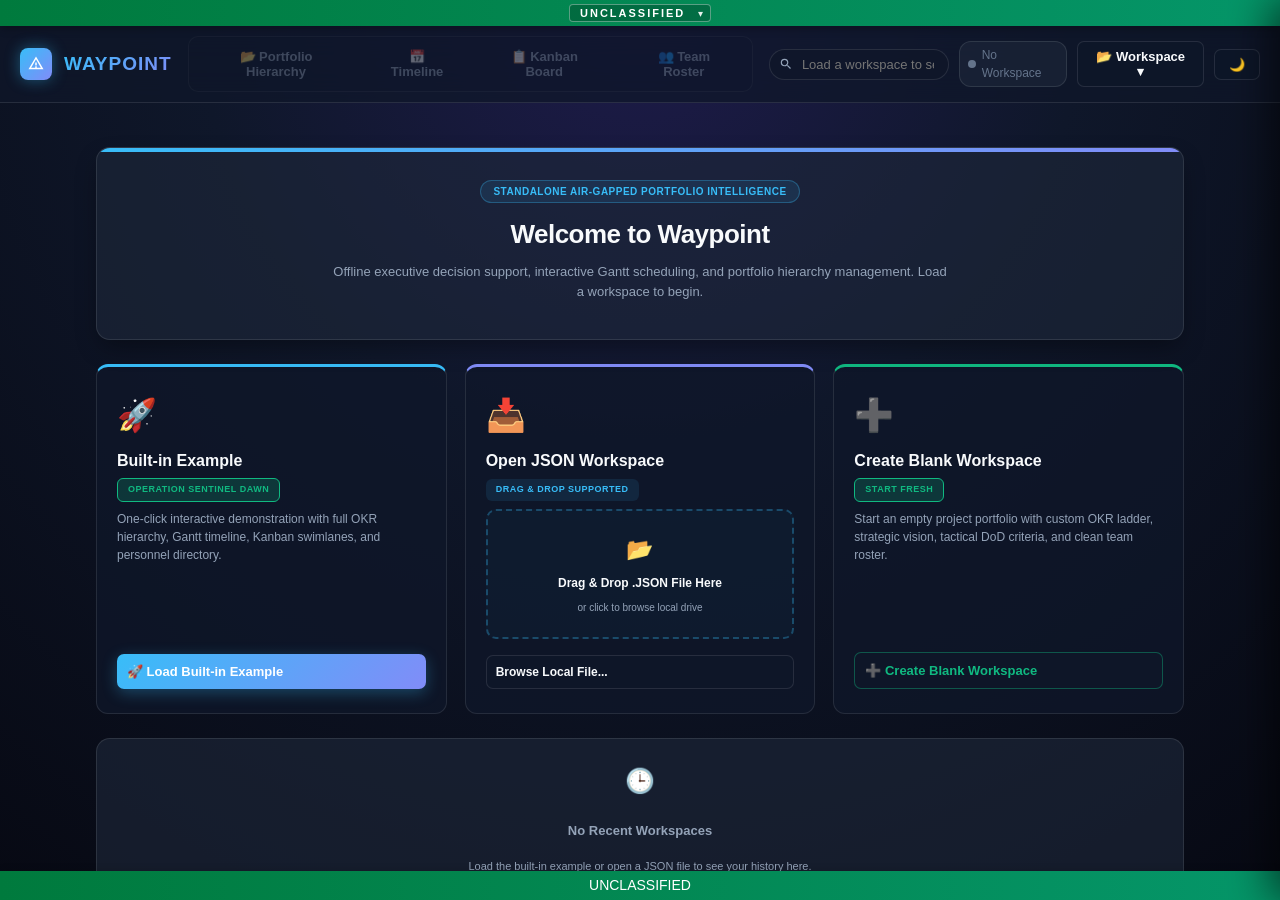
==== commit a09b889d: "feat: add workspace launcher, customizable hierarchy, hybrid UUIDs, and kanban filters - Add Workspa" ====
--- a/waypoint.html
+++ b/waypoint.html
@@ -923,10 +923,118 @@
       border: 1px solid var(--status-blocked);
     }
 
-    .badge-done {
+    .badge-done,
+    .badge-completed {
       background: rgba(16, 185, 129, 0.2);
       color: var(--status-done);
       border: 1px solid var(--status-done);
+    }
+
+    /* Completed Workstream Item Styling (Grayed Out) */
+    .is-completed,
+    .kanban-card.is-completed,
+    .action-item-row.is-completed,
+    .exec-card.is-completed {
+      opacity: 0.62;
+      filter: grayscale(0.45);
+      transition: opacity 0.2s ease, filter 0.2s ease;
+    }
+    .is-completed:hover,
+    .kanban-card.is-completed:hover,
+    .action-item-row.is-completed:hover,
+    .exec-card.is-completed:hover {
+      opacity: 0.95;
+      filter: grayscale(0);
+    }
+    .action-item-row.is-completed .action-item-title,
+    .exec-card.is-completed span[onclick*="openInspector"],
+    .kanban-card.is-completed div[style*="font-weight:700"] {
+      text-decoration: line-through;
+      text-decoration-color: var(--text-dim);
+    }
+
+    /* Member Flags & Badges */
+    .member-flag-badge {
+      display: inline-flex;
+      align-items: center;
+      gap: 3px;
+      padding: 2px 7px;
+      border-radius: 9999px;
+      font-size: 10px;
+      font-weight: 700;
+      text-transform: uppercase;
+      letter-spacing: 0.3px;
+    }
+    .flag-primary {
+      background: rgba(56, 189, 248, 0.15);
+      color: #38bdf8;
+      border: 1px solid rgba(56, 189, 248, 0.4);
+    }
+    .flag-support {
+      background: rgba(129, 140, 248, 0.15);
+      color: #818cf8;
+      border: 1px solid rgba(129, 140, 248, 0.4);
+    }
+    .flag-inactive {
+      background: rgba(148, 163, 184, 0.15);
+      color: #94a3b8;
+      border: 1px solid rgba(148, 163, 184, 0.3);
+    }
+    .member-card-inactive {
+      opacity: 0.65;
+      border-style: dashed;
+    }
+    .member-notes-box {
+      font-size: 11px;
+      color: var(--text-muted);
+      background: rgba(255, 255, 255, 0.03);
+      border-left: 2px solid var(--accent);
+      padding: 5px 8px;
+      border-radius: 0 4px 4px 0;
+      margin-top: 6px;
+      line-height: 1.4;
+    }
+
+    /* Dropdown popover */
+    .dropdown-popover {
+      position: absolute;
+      top: 100%;
+      right: 0;
+      margin-top: 6px;
+      background: var(--bg-card);
+      border: 1px solid var(--border-color);
+      box-shadow: var(--shadow-lg);
+      border-radius: 8px;
+      padding: 10px 14px;
+      z-index: 1000;
+      min-width: 220px;
+      backdrop-filter: blur(12px);
+    }
+
+    /* Toast Notification */
+    .clipboard-toast {
+      position: fixed;
+      bottom: 30px;
+      right: 30px;
+      background: rgba(15, 23, 42, 0.95);
+      border: 1px solid var(--accent);
+      color: var(--text-main);
+      padding: 10px 18px;
+      border-radius: 8px;
+      box-shadow: 0 10px 30px rgba(0, 0, 0, 0.5);
+      z-index: 9999;
+      display: flex;
+      align-items: center;
+      gap: 10px;
+      font-weight: 700;
+      font-size: 13px;
+      animation: fadeInOut 2.5s forwards ease;
+    }
+    @keyframes fadeInOut {
+      0% { opacity: 0; transform: translateY(10px); }
+      15% { opacity: 1; transform: translateY(0); }
+      80% { opacity: 1; transform: translateY(0); }
+      100% { opacity: 0; transform: translateY(10px); }
     }
 
     .rag-dot {
@@ -1632,15 +1740,222 @@
         box-shadow: none !important;
       }
     }
+
+    /* ==========================================================================
+       WORKSPACE LAUNCHER, RECENT HISTORY & GLOBAL DRAG-AND-DROP ENGINE
+       ========================================================================== */
+    .launcher-wrapper {
+      max-width: 1120px;
+      margin: 20px auto 40px auto;
+      display: flex;
+      flex-direction: column;
+      gap: 24px;
+      padding: 0 16px;
+    }
+
+    .launcher-hero-card {
+      background: var(--bg-card);
+      border: 1px solid var(--border-color);
+      border-radius: 14px;
+      padding: 32px 28px;
+      text-align: center;
+      position: relative;
+      overflow: hidden;
+      box-shadow: var(--shadow-card);
+    }
+
+    .launcher-hero-card::before {
+      content: "";
+      position: absolute;
+      top: 0;
+      left: 0;
+      right: 0;
+      height: 4px;
+      background: var(--accent-gradient);
+    }
+
+    .launcher-grid {
+      display: grid;
+      grid-template-columns: repeat(auto-fit, minmax(280px, 1fr));
+      gap: 18px;
+    }
+
+    @media (min-width: 940px) {
+      .launcher-grid {
+        grid-template-columns: repeat(3, 1fr);
+      }
+    }
+
+    .launcher-action-card {
+      background: var(--bg-glass);
+      border: 1px solid var(--border-color);
+      border-radius: 12px;
+      padding: 24px 20px;
+      display: flex;
+      flex-direction: column;
+      justify-content: space-between;
+      gap: 16px;
+      transition: transform 0.2s ease, border-color 0.2s ease, box-shadow 0.2s ease;
+    }
+
+    .launcher-action-card:hover {
+      transform: translateY(-2px);
+      border-color: var(--border-glow);
+      box-shadow: 0 8px 24px -6px rgba(56, 189, 248, 0.2);
+    }
+
+    .launcher-drop-zone {
+      border: 2px dashed var(--border-glow);
+      background: rgba(56, 189, 248, 0.03);
+      border-radius: 10px;
+      padding: 22px 14px;
+      text-align: center;
+      cursor: pointer;
+      transition: all 0.2s ease;
+      display: flex;
+      flex-direction: column;
+      align-items: center;
+      justify-content: center;
+      gap: 8px;
+    }
+
+    .launcher-drop-zone:hover,
+    .launcher-drop-zone.drag-active {
+      background: rgba(56, 189, 248, 0.1);
+      border-color: var(--accent);
+      transform: scale(1.01);
+    }
+
+    .launcher-recent-section {
+      background: var(--bg-card);
+      border: 1px solid var(--border-color);
+      border-radius: 14px;
+      padding: 24px;
+      display: flex;
+      flex-direction: column;
+      gap: 16px;
+    }
+
+    .recent-cards-grid {
+      display: flex;
+      flex-direction: column;
+      gap: 10px;
+    }
+
+    .recent-item-card {
+      background: var(--bg-glass);
+      border: 1px solid var(--border-color);
+      border-radius: 10px;
+      padding: 14px 18px;
+      display: flex;
+      align-items: center;
+      justify-content: space-between;
+      gap: 16px;
+      flex-wrap: wrap;
+      transition: all 0.2s ease;
+    }
+
+    .recent-item-card:hover {
+      border-color: rgba(56, 189, 248, 0.4);
+      background: var(--bg-glass-hover);
+    }
+
+    /* Fullscreen Drag & Drop Overlay */
+    .global-drop-overlay {
+      position: fixed;
+      inset: 0;
+      z-index: 999999;
+      background: rgba(7, 9, 19, 0.88);
+      backdrop-filter: blur(12px);
+      display: none;
+      align-items: center;
+      justify-content: center;
+      padding: 40px;
+      pointer-events: none;
+    }
+
+    .global-drop-overlay.active {
+      display: flex;
+      pointer-events: auto;
+    }
+
+    .global-drop-box {
+      border: 3px dashed var(--accent);
+      border-radius: 20px;
+      padding: 50px 70px;
+      text-align: center;
+      background: rgba(15, 23, 42, 0.95);
+      box-shadow: 0 0 50px rgba(56, 189, 248, 0.35);
+      animation: pulse-glow 2s infinite ease-in-out;
+      max-width: 600px;
+      width: 100%;
+    }
+
+    @keyframes pulse-glow {
+      0%, 100% { box-shadow: 0 0 30px rgba(56, 189, 248, 0.2); }
+      50% { box-shadow: 0 0 60px rgba(56, 189, 248, 0.5); }
+    }
+
+    .workspace-menu-popover {
+      position: absolute;
+      top: calc(100% + 8px);
+      right: 0;
+      width: 320px;
+      background: var(--bg-card);
+      border: 1px solid var(--border-color);
+      border-radius: 10px;
+      box-shadow: var(--shadow-lg);
+      padding: 12px;
+      z-index: 1000;
+      display: none;
+      backdrop-filter: blur(12px);
+    }
+
+    .workspace-menu-item {
+      display: flex;
+      align-items: center;
+      gap: 10px;
+      padding: 8px 12px;
+      border-radius: 6px;
+      font-size: 12px;
+      color: var(--text-main);
+      cursor: pointer;
+      transition: background 0.15s ease;
+      text-decoration: none;
+      border: 0;
+      background: transparent;
+      width: 100%;
+      text-align: left;
+    }
+
+    .workspace-menu-item:hover {
+      background: var(--bg-glass-hover);
+      color: var(--accent);
+    }
+
+    .workspace-menu-divider {
+      height: 1px;
+      background: var(--border-color);
+      margin: 8px 0;
+    }
   </style>
 </head>
 
 <body>
+
+  <!-- Fullscreen Drag & Drop Overlay -->
+  <div id="globalDropOverlay" class="global-drop-overlay">
+    <div class="global-drop-box">
+      <div style="font-size:52px; margin-bottom:12px;">📥</div>
+      <div style="font-size:24px; font-weight:800; color:var(--accent);">Drop Waypoint JSON File</div>
+      <div style="font-size:13px; color:var(--text-muted); margin-top:8px;">Release to immediately load and open this portfolio workspace</div>
+    </div>
+  </div>
 
   <!-- Top Classification Bar (Centered with Inline Caret Select) -->
   <div id="topBanner" class="classification-banner unclassified">
     <div class="class-picker-wrapper">
-      <select class="class-picker-select" id="classificationSelect" onchange="setClassification(this.value)">
+      <select class="class-picker-select" id="classificationSelect" onchange="setClassification(this.value, true)">
         <option value="UNCLASSIFIED">UNCLASSIFIED</option>
         <option value="CUI">CUI</option>
       </select>
@@ -1648,56 +1963,101 @@
     </div>
   </div>
 
+  <!-- Task Hierarchy Configuration Modal -->
+  <div id="taskHierarchyModal" class="modal-overlay">
+    <div class="modal-card" style="width:520px; max-width:92vw;">
+      <div class="modal-head">
+        <h3 style="font-size:16px; font-weight:800; color:var(--text-main);">⚙️ Task Type Hierarchy Configuration</h3>
+        <button type="button" class="btn" onclick="closeTaskHierarchyModal()">✕</button>
+      </div>
+      <div style="padding:20px; display:flex; flex-direction:column; gap:14px;">
+        <p style="font-size:12px; color:var(--text-muted); line-height:1.5;">
+          Configure workstream type levels. Top-level items default to <strong>Level 0</strong>, sub-items default down the ladder.
+        </p>
+        <div id="hierarchyLevelsContainer" style="display:flex; flex-direction:column; gap:8px;"></div>
+        <div style="display:flex; justify-content:flex-start;">
+          <button type="button" class="btn" onclick="addHierarchyLevelRow()" style="font-size:11px; color:var(--accent);">+ Add Level</button>
+        </div>
+        <div style="display:flex; gap:10px; justify-content:space-between; margin-top:8px; padding-top:12px; border-top:1px solid var(--border-color);">
+          <button type="button" class="btn" onclick="resetDefaultHierarchy()">↺ Reset Defaults</button>
+          <div style="display:flex; gap:8px;">
+            <button type="button" class="btn" onclick="closeTaskHierarchyModal()">Cancel</button>
+            <button type="button" class="btn btn-gradient" onclick="saveTaskHierarchyConfig()">💾 Save Hierarchy</button>
+          </div>
+        </div>
+      </div>
+    </div>
+  </div>
+
   <!-- Team Member Personnel CRUD Modal -->
   <div id="personnelModal" class="modal-overlay">
-    <div class="modal-card" style="width:480px; max-width:92vw;">
+    <div class="modal-card" style="width:500px; max-width:92vw;">
       <div class="modal-head">
-        <h3 id="personnelModalTitle" style="font-size:16px; font-weight:800; color:var(--text-main);">👤 Add Team Member
-        </h3>
+        <h3 id="personnelModalTitle" style="font-size:16px; font-weight:800; color:var(--text-main);">👤 Add Team Member</h3>
         <button type="button" class="btn" onclick="closePersonnelModal()">✕</button>
       </div>
       <form id="personnelForm" onsubmit="savePersonnelForm(event)"
-        style="padding:20px; display:flex; flex-direction:column; gap:14px;">
+        style="padding:20px; display:flex; flex-direction:column; gap:14px; max-height:80vh; overflow-y:auto;">
         <input type="hidden" id="personnelFormId" value="">
+        <div id="personnelFormHybridIdBanner" style="display:none; padding:8px 12px; background:var(--bg-glass); border-radius:6px; border:1px solid var(--border-color); justify-content:space-between; align-items:center; font-size:11px;">
+          <div style="display:flex; align-items:center; gap:6px;">
+            <span style="font-size:10px; font-weight:800; color:var(--text-muted); text-transform:uppercase;">DISPLAY ID:</span>
+            <span id="personnelDisplayIdText" class="badge" style="font-size:11px; font-family:monospace; font-weight:700; color:var(--accent); background:rgba(56,189,248,0.1); border:1px solid rgba(56,189,248,0.25);"></span>
+          </div>
+          <div style="display:flex; align-items:center; gap:6px;">
+            <span style="font-size:10px; font-weight:800; color:var(--text-dim); text-transform:uppercase;">UUID:</span>
+            <span id="personnelUuidText" style="font-size:10px; font-family:monospace; color:var(--text-muted); background:var(--bg-input); padding:2px 6px; border-radius:4px; border:1px solid var(--border-color); max-width:160px; overflow:hidden; text-overflow:ellipsis; white-space:nowrap;"></span>
+            <button type="button" class="btn" onclick="navigator.clipboard.writeText(document.getElementById('personnelUuidText').title); showClipboardToast('Copied Member UUID to clipboard!');" style="font-size:10px; padding:2px 6px;" title="Copy Member UUID">📋</button>
+          </div>
+        </div>
         <div>
           <label class="form-label"
-            style="font-size:11px; font-weight:800; color:var(--text-muted); text-transform:uppercase;">Full Name & Rank
-            / Honorific</label>
+            style="font-size:11px; font-weight:800; color:var(--text-muted); text-transform:uppercase;">Full Name & Rank / Honorific</label>
           <input type="text" id="personnelFormName" class="form-input" placeholder="e.g. Maj Alex Mercer" required
             style="width:100%; margin-top:4px;">
         </div>
         <div>
           <label class="form-label"
-            style="font-size:11px; font-weight:800; color:var(--text-muted); text-transform:uppercase;">Primary Role /
-            Job Position</label>
+            style="font-size:11px; font-weight:800; color:var(--text-muted); text-transform:uppercase;">Primary Role / Job Position</label>
           <input type="text" id="personnelFormRole" class="form-input" placeholder="e.g. Cyber Defense Analyst" required
             style="width:100%; margin-top:4px;">
         </div>
         <div>
           <label class="form-label"
-            style="font-size:11px; font-weight:800; color:var(--text-muted); text-transform:uppercase;">Official Email
-            Address</label>
+            style="font-size:11px; font-weight:800; color:var(--text-muted); text-transform:uppercase;">Official Email Address</label>
           <input type="email" id="personnelFormEmail" class="form-input" placeholder="alex.mercer@example.com"
             style="width:100%; margin-top:4px;">
         </div>
         <div style="display:flex; gap:10px;">
           <div style="flex:1;">
             <label class="form-label"
-              style="font-size:11px; font-weight:800; color:var(--text-muted); text-transform:uppercase;">Office DSN
-              Phone</label>
+              style="font-size:11px; font-weight:800; color:var(--text-muted); text-transform:uppercase;">Office DSN Phone</label>
             <input type="text" id="personnelFormOffice" class="form-input" placeholder="DSN 312-555-0122"
               style="width:100%; margin-top:4px;">
           </div>
           <div style="flex:1;">
             <label class="form-label"
-              style="font-size:11px; font-weight:800; color:var(--text-muted); text-transform:uppercase;">Cell
-              Phone</label>
+              style="font-size:11px; font-weight:800; color:var(--text-muted); text-transform:uppercase;">Cell Phone</label>
             <input type="text" id="personnelFormCell" class="form-input" placeholder="555-888-9999"
               style="width:100%; margin-top:4px;">
           </div>
         </div>
+        <div>
+          <label class="form-label"
+            style="font-size:11px; font-weight:800; color:var(--text-muted); text-transform:uppercase;">Member Flags & Tags</label>
+          <div id="personnelFormFlagsContainer" style="display:flex; flex-wrap:wrap; gap:8px; margin-top:6px;"></div>
+          <div style="display:flex; gap:6px; margin-top:8px;">
+            <input type="text" id="newFlagInput" class="form-input" placeholder="Add custom tag (e.g. Contractor)" style="flex:1; font-size:11px; padding:4px 8px;">
+            <button type="button" class="btn" onclick="addNewMemberFlag()" style="font-size:11px; padding:4px 10px;">+ Add Tag</button>
+          </div>
+        </div>
+        <div>
+          <label class="form-label"
+            style="font-size:11px; font-weight:800; color:var(--text-muted); text-transform:uppercase;">Notes</label>
+          <textarea id="personnelFormNotes" class="form-input" rows="3" placeholder="Operational notes, clearances, or contact preferences..." style="width:100%; margin-top:4px; font-size:12px;"></textarea>
+        </div>
         <div
-          style="display:flex; gap:10px; justify-content:flex-end; margin-top:14px; padding-top:12px; border-top:1px solid var(--border-color);">
+          style="display:flex; gap:10px; justify-content:flex-end; margin-top:10px; padding-top:12px; border-top:1px solid var(--border-color);">
           <button type="button" class="btn" onclick="closePersonnelModal()">Cancel</button>
           <button type="submit" class="btn btn-gradient">💾 Save Personnel Record</button>
         </div>
@@ -1717,7 +2077,7 @@
     </div>
 
     <!-- View Switcher Tabs -->
-    <div class="nav-tabs">
+    <div class="nav-tabs" id="navTabs">
       <button class="nav-tab active" data-view="tree" onclick="switchView('tree')">📂 Portfolio Hierarchy</button>
       <button class="nav-tab" data-view="gantt" onclick="switchView('gantt')">📅 Timeline</button>
       <button class="nav-tab" data-view="kanban" onclick="switchView('kanban')">📋 Kanban Board</button>
@@ -1740,17 +2100,36 @@
         <span id="saveStatusText">Saved</span>
       </div>
 
-      <button class="btn btn-gradient" onclick="openCreateTaskDrawer()"
+      <div style="position:relative;">
+        <button class="btn" id="workspaceMenuBtn" onclick="toggleWorkspaceMenu(event)" title="Open, switch, or manage workspaces">
+          📂 Workspace ▾
+        </button>
+        <div id="workspaceMenuPopover" class="workspace-menu-popover" onclick="event.stopPropagation()">
+          <div style="font-size:10px; font-weight:800; color:var(--text-muted); text-transform:uppercase; margin-bottom:6px; letter-spacing:0.5px;">Workspace Actions</div>
+          <button type="button" class="workspace-menu-item" onclick="loadBuiltinExample(); closeWorkspaceMenu();">
+            <span>🚀</span> <span><strong>Load Built-in Example</strong> (Sentinel Dawn)</span>
+          </button>
+          <label class="workspace-menu-item" style="cursor:pointer; margin:0;">
+            <span>📥</span> <span>Open JSON File...</span>
+            <input type="file" id="workspaceMenuFileInput" accept=".json" style="display:none;" onchange="importJSON(event); closeWorkspaceMenu();">
+          </label>
+          <button type="button" class="workspace-menu-item" onclick="createBlankWorkspace(); closeWorkspaceMenu();">
+            <span>➕</span> <span>Create Blank Workspace</span>
+          </button>
+          <div class="workspace-menu-divider"></div>
+          <div style="font-size:10px; font-weight:800; color:var(--text-muted); text-transform:uppercase; margin-bottom:4px; letter-spacing:0.5px;">Recent Workspaces</div>
+          <div id="headerRecentWorkspacesList" style="display:flex; flex-direction:column; gap:4px; max-height:160px; overflow-y:auto;"></div>
+          <div class="workspace-menu-divider"></div>
+          <button type="button" class="workspace-menu-item" id="headerCloseWorkspaceBtn" onclick="closeCurrentWorkspace(); closeWorkspaceMenu();" style="color:var(--status-blocked);">
+            <span>✕</span> <span>Close / Return to Launcher</span>
+          </button>
+        </div>
+      </div>
+
+      <button class="btn btn-gradient" id="headerNewWorkstreamBtn" onclick="openCreateTaskDrawer()"
         title="Add new workstream item, task, or milestone">+ New Workstream</button>
-      <button class="btn" onclick="emailWorkstreamTeam()" title="Send email briefing to team members">✉️ Email
-        Team</button>
-      <button class="btn btn-gradient" onclick="exportJSON()">Export JSON</button>
-      <label class="btn" style="cursor: pointer;">
-        Import JSON
-        <input type="file" id="importFileInput" accept=".json" style="display: none;" onchange="importJSON(event)">
-      </label>
-      <button class="btn" onclick="resetSampleData()" title="Reset workspace to default sample data">↺ Reset
-        Data</button>
+      <button class="btn" id="headerHierarchyBtn" onclick="openTaskHierarchyModal()" title="Configure workstream type hierarchy levels">⚙️ Hierarchy</button>
+      <button class="btn btn-gradient" id="headerExportBtn" onclick="exportJSON()">Export JSON</button>
       <button class="btn" onclick="toggleTheme()" id="themeBtn">🌙</button>
     </div>
   </header>
@@ -1775,8 +2154,13 @@
       <button id="sidebarExpandBtn" class="sidebar-expand-btn" onclick="toggleSidebar()" style="display: none;">▶ Expand
         Navigation</button>
 
+      <!-- VIEW 0: Workspace Welcome & File Launcher -->
+      <div id="view-launcher" class="view-pane">
+        <div class="launcher-wrapper" id="launcherWrapper"></div>
+      </div>
+
       <!-- VIEW 1: Portfolio Hierarchy with Hero Objective Banner -->
-      <div id="view-tree" class="view-pane active">
+      <div id="view-tree" class="view-pane">
         <!-- Dynamic Top-Level Hero Objective & Contextual Roll-Up Banner -->
         <div id="heroObjectiveContainer"></div>
 
@@ -1816,31 +2200,39 @@
         <div class="gantt-container" id="ganttChartContainer"></div>
       </div>
 
-      <!-- VIEW 3: Kanban Board (COA 3: Group By Switcher Toolbar + LOE Swimlanes) -->
+      <!-- VIEW 3: Kanban Board (Group By Hierarchy Switcher + Type Filter) -->
       <div id="view-kanban" class="view-pane">
         <div class="hero-card"
           style="padding: 16px; background: var(--bg-card); border-radius: 10px; display:flex; justify-content:space-between; align-items:center; flex-wrap:wrap; gap:12px;">
           <div>
             <h3 style="font-size: 16px; font-weight: 800;">📋 Operational Kanban Board</h3>
-            <p style="color: var(--text-muted); font-size: 12px; margin-top: 2px;">Matrix view grouped by parent
-              workstreams, team leads, or item types.</p>
+            <p style="color: var(--text-muted); font-size: 12px; margin-top: 2px;">Matrix view grouped by hierarchy level, assigned leads, or item types.</p>
           </div>
-          <div style="display:flex; align-items:center; gap:6px; flex-wrap:wrap;">
+          <div style="display:flex; align-items:center; gap:8px; flex-wrap:wrap;">
             <span
-              style="font-size:11px; font-weight:800; text-transform:uppercase; color:var(--text-muted); letter-spacing:0.5px; margin-right:4px;">GROUP
-              BY:</span>
-            <button class="btn" id="kanbanBtn-project" onclick="setKanbanGroupBy('project')"
-              style="font-size:11px; padding:4px 10px;"
-              title="Group into horizontal swimlanes by Parent Workstream (LOE)">📁 Parent Workstream (LOE)</button>
-            <button class="btn" id="kanbanBtn-lead" onclick="setKanbanGroupBy('lead')"
-              style="font-size:11px; padding:4px 10px;" title="Group into swimlanes by Assigned Leader / Team Member">👤
-              Assigned Lead</button>
-            <button class="btn" id="kanbanBtn-type" onclick="setKanbanGroupBy('type')"
-              style="font-size:11px; padding:4px 10px;" title="Group into swimlanes by Workstream Type">🏷️ Item
-              Type</button>
-            <button class="btn" id="kanbanBtn-flat" onclick="setKanbanGroupBy('flat')"
-              style="font-size:11px; padding:4px 10px;" title="Flat 4-column overview without swimlanes">🌐 Flat
-              Board</button>
+              style="font-size:11px; font-weight:800; text-transform:uppercase; color:var(--text-muted); letter-spacing:0.5px;">GROUP BY:</span>
+            <select id="kanbanGroupBySelect" onchange="setKanbanGroupBy(this.value)" class="form-input" style="font-size:11px; padding:3px 8px; height:28px;">
+              <option value="project" selected>📁 By Project</option>
+              <option value="objective">🎯 By Objective</option>
+              <option value="key_result">📊 By Key Result</option>
+              <option value="lead">👤 By Assigned Lead</option>
+              <option value="type">🏷️ By Item Type</option>
+              <option value="flat">🌐 Flat Board</option>
+            </select>
+
+            <div style="position:relative;">
+              <button class="btn" id="kanbanFilterBtn" onclick="toggleKanbanFilterPopover(event)" style="font-size:11px; padding:4px 10px;" title="Filter card types">
+                🌪️ Filter Types <span id="kanbanFilterBadge" class="kanban-count-badge" style="margin-left:3px;">4</span>
+              </button>
+              <div id="kanbanFilterPopover" class="dropdown-popover" style="display:none;" onclick="event.stopPropagation()">
+                <div style="font-size:11px; font-weight:800; color:var(--text-muted); text-transform:uppercase; margin-bottom:8px;">Visible Card Types</div>
+                <div id="kanbanFilterCheckboxes" style="display:flex; flex-direction:column; gap:6px;"></div>
+                <div style="display:flex; justify-content:space-between; margin-top:10px; padding-top:8px; border-top:1px solid var(--border-color); font-size:11px;">
+                  <button type="button" class="btn" onclick="resetKanbanTypeFilter()" style="padding:2px 8px; font-size:10px;">Reset Default</button>
+                  <button type="button" class="btn btn-gradient" onclick="toggleKanbanFilterPopover(event)" style="padding:2px 10px; font-size:10px;">Done</button>
+                </div>
+              </div>
+            </div>
           </div>
         </div>
 
@@ -1858,8 +2250,18 @@
               </h3>
               <p style="color: var(--text-muted); font-size: 12px; margin-top: 2px;">Assigned program leads, engineers, and key operational contact cards.</p>
             </div>
-            <div style="display:flex; gap:8px; align-items:center;">
-              <button class="btn btn-gradient" onclick="openPersonnelModal()"
+            <div style="display:flex; gap:8px; align-items:center; flex-wrap:wrap;">
+              <button class="btn btn-gradient" onclick="copyDisplayedTeamEmails()"
+                style="font-size:12px; padding:6px 14px; font-weight:700;"
+                title="Copy all displayed team member email addresses to clipboard">
+                📋 Copy Displayed Emails
+              </button>
+              <button class="btn" onclick="copyFormattedTeamEmails()"
+                style="font-size:12px; padding:6px 14px;"
+                title="Copy emails categorized by To (Primary) and Cc (Support)">
+                ✉️ Copy To / Cc
+              </button>
+              <button class="btn" onclick="openPersonnelModal()"
                 style="font-size:12px; padding:6px 14px; font-weight:700;"
                 title="Add new team member to workspace personnel roster">
                 ➕ Add Team Member
@@ -1871,8 +2273,15 @@
               </button>
             </div>
           </div>
+
+          <!-- Team Roster Filter Bar -->
+          <div id="teamTagFilterBar" style="display:flex; align-items:center; gap:8px; flex-wrap:wrap; margin-top:14px; padding-top:12px; border-top:1px solid var(--border-color);">
+            <span style="font-size:11px; font-weight:800; color:var(--text-muted); text-transform:uppercase; letter-spacing:0.5px;">Filter by Tag:</span>
+            <div id="teamTagFilterChips" style="display:flex; gap:6px; flex-wrap:wrap;"></div>
+          </div>
+
           <div id="teamRadarContainer"
-            style="display: grid; grid-template-columns: repeat(auto-fill, minmax(280px, 1fr)); gap: 14px; margin-top: 14px;">
+            style="display: grid; grid-template-columns: repeat(auto-fill, minmax(300px, 1fr)); gap: 14px; margin-top: 14px;">
           </div>
         </div>
       </div>
@@ -1909,18 +2318,27 @@
        WAYPOINT CORE JAVASCRIPT ENGINE (STEP 3B: COMPLETE FULL-FEATURED ENGINE)
        ========================================================================== -->
   <script>
-    const SCHEMA_VERSION = 1;
-    const CACHE_KEY = "WAYPOINT_WORKSPACE_CACHE_V8";
+    const SCHEMA_VERSION = 2;
+    const CACHE_KEY = "WAYPOINT_WORKSPACE_CACHE_V11";
+    const RECENT_HISTORY_KEY = "WAYPOINT_RECENT_WORKSPACES_V1";
 
     let state = {
       schemaVersion: SCHEMA_VERSION,
       lastUpdated: new Date().toISOString(),
       classification: "UNCLASSIFIED",
       enums: {
-        type: ["objective", "key_result", "project", "task", "milestone"],
-        status: ["Not Started", "In Progress", "Blocked", "Done"],
+        type: ["project", "objective", "key_result", "task", "milestone"],
+        status: ["Not Started", "In Progress", "Blocked", "Completed"],
         health: ["Green", "Yellow", "Red"]
       },
+      hierarchy: [
+        { level: 0, type: "project", label: "Project", icon: "📁" },
+        { level: 1, type: "objective", label: "Objective", icon: "🎯" },
+        { level: 2, type: "key_result", label: "Key Result", icon: "📊" },
+        { level: 3, type: "task", label: "Task", icon: "📋" }
+      ],
+      memberFlags: ["primary", "support", "inactive"],
+      teamRoster: [],
       tasks: []
     };
 
@@ -1928,42 +2346,311 @@
     let searchQuery = "";
     let showBlockedOnly = false;
     let isWorkspaceDirty = false;
+    let currentTreeSort = "dueDate";
+    let kanbanGroupBy = "project";
+    let kanbanActiveTypeFilters = new Set(["objective", "key_result", "task", "milestone"]);
+    let teamActiveTagFilter = "all";
+
+    // --- HYBRID ID & UUID ENGINE ---
+    function generateUUID() {
+      if (typeof crypto !== "undefined" && typeof crypto.randomUUID === "function") {
+        try { return crypto.randomUUID(); } catch (e) { }
+      }
+      return 'xxxxxxxx-xxxx-4xxx-yxxx-xxxxxxxxxxxx'.replace(/[xy]/g, function(c) {
+        const r = Math.random() * 16 | 0, v = c === 'x' ? r : (r & 0x3 | 0x8);
+        return v.toString(16);
+      });
+    }
+
+    function generateDisplayId(type, existingTasks = state.tasks) {
+      const prefixMap = {
+        project: "PRJ",
+        objective: "OBJ",
+        key_result: "KR",
+        task: "TSK",
+        milestone: "MS"
+      };
+      const prefix = prefixMap[type] || (type ? type.substr(0, 3).toUpperCase() : "ITM");
+      let count = 0;
+      function countPrefix(tasks) {
+        if (!Array.isArray(tasks)) return;
+        tasks.forEach(t => {
+          const dId = t.displayId || t.id || "";
+          if (dId.startsWith(prefix)) count++;
+          if (t.subTasks) countPrefix(t.subTasks);
+        });
+      }
+      countPrefix(existingTasks);
+      return `${prefix}-${(count + 1).toString().padStart(3, '0')}`;
+    }
+
+    function generateMemberDisplayId(existingMembers = state.teamRoster) {
+      const count = (Array.isArray(existingMembers) ? existingMembers.length : 0) + 1;
+      return `TM-${count.toString().padStart(3, '0')}`;
+    }
+
+    function isTaskCompleted(st) {
+      return st === "Completed" || st === "Done";
+    }
 
     function toggleBlockedFilter() {
       showBlockedOnly = !showBlockedOnly;
       renderAll();
     }
 
-    function emailWorkstreamTeam(taskId) {
-      let targetTask = state.tasks[0];
-      if (taskId) {
-        const found = findTaskRecursive(state.tasks, taskId);
-        if (found) targetTask = found;
-      }
-
-      const resolved = resolveCascadingProps(targetTask, null);
-      const teamMembers = resolved.effectiveTeamMembers || [];
-
-      if (teamMembers.length === 0) {
-        alert("No team member email addresses found for this workstream.");
-        return;
-      }
-
-      const emails = teamMembers.map(tm => tm.email).filter(e => e && e.includes("@")).join(",");
-      const classLevel = state.classification || 'UNCLASSIFIED';
-      const subject = encodeURIComponent(`[${classLevel}] Status Update: ${resolved.title}`);
-
-      let bodyText = `CLASSIFICATION: ${classLevel}\n`;
-      bodyText += `WORKSTREAM: ${resolved.title}\n`;
-      bodyText += `STATUS: ${resolved.status}\n`;
-      bodyText += `PROGRESS: ${resolved.progress || 0}%\n`;
-      if (resolved.effectiveVision) bodyText += `END-STATE VISION: ${resolved.effectiveVision}\n`;
-      if (resolved.definitionOfDone) bodyText += `DEFINITION OF DONE: ${resolved.definitionOfDone}\n`;
-      bodyText += `TIMELINE DATES: ${resolved.startDate || 'N/A'} to ${resolved.dueDate || 'N/A'}\n\n`;
-      bodyText += `---\nSent via Waypoint Portfolio Engine.`;
-
-      const mailtoUrl = `mailto:${emails}?subject=${subject}&body=${encodeURIComponent(bodyText)}`;
-      window.location.href = mailtoUrl;
+    // --- TOAST NOTIFICATIONS ---
+    function showClipboardToast(msg) {
+      const existing = document.querySelector(".clipboard-toast");
+      if (existing) existing.remove();
+
+      const toast = document.createElement("div");
+      toast.className = "clipboard-toast";
+      toast.innerHTML = `<span>📋</span> <span>${msg}</span>`;
+      document.body.appendChild(toast);
+      setTimeout(() => { if (toast && toast.parentNode) toast.remove(); }, 2600);
+    }
+
+    // --- RICH TEXT EDITOR ENGINE (WINDOW-SCOPED) ---
+    let savedNotesSelectionRange = null;
+
+    window.saveNotesSelection = function() {
+      const editor = document.getElementById("drawerFormNotesEditor");
+      if (!editor) return;
+      const sel = window.getSelection();
+      if (sel && sel.rangeCount > 0 && editor.contains(sel.anchorNode)) {
+        savedNotesSelectionRange = sel.getRangeAt(0).cloneRange();
+      }
+    };
+
+    window.restoreNotesSelection = function() {
+      const editor = document.getElementById("drawerFormNotesEditor");
+      if (!editor || !savedNotesSelectionRange) return;
+      const sel = window.getSelection();
+      if (sel) {
+        sel.removeAllRanges();
+        sel.addRange(savedNotesSelectionRange);
+      }
+    };
+
+    window.execRichTextCommand = function(cmd, val = null) {
+      const editor = document.getElementById("drawerFormNotesEditor");
+      if (!editor) return;
+      editor.focus();
+      window.restoreNotesSelection();
+
+      if (cmd === "hiliteColor" || cmd === "highlight") {
+        const color = val || "rgba(56, 189, 248, 0.35)";
+        let ok = false;
+        try { ok = document.execCommand("hiliteColor", false, color); } catch (e) { }
+        if (!ok) {
+          try { document.execCommand("backColor", false, color); } catch (e) { }
+        }
+      } else if (cmd === "formatBlock") {
+        const tag = (val || "P").replace(/[<>]/g, "").toUpperCase();
+        try {
+          document.execCommand("formatBlock", false, tag);
+        } catch (e) {
+          try { document.execCommand("formatBlock", false, `<${tag}>`); } catch (err) { }
+        }
+      } else {
+        try {
+          document.execCommand(cmd, false, val);
+        } catch (e) { }
+      }
+
+      window.saveNotesSelection();
+    };
+
+    // --- SORTING ENGINE ---
+    function setTreeSort(val) {
+      currentTreeSort = val;
+      renderAll();
+    }
+
+    function sortTasks(tasks, sortBy = currentTreeSort) {
+      if (!Array.isArray(tasks)) return [];
+      const copy = [...tasks];
+      copy.sort((a, b) => {
+        if (sortBy === "dueDate") {
+          if (!a.dueDate && !b.dueDate) return 0;
+          if (!a.dueDate) return 1;
+          if (!b.dueDate) return -1;
+          return new Date(a.dueDate) - new Date(b.dueDate);
+        }
+        if (sortBy === "title") {
+          return (a.title || "").localeCompare(b.title || "");
+        }
+        if (sortBy === "status") {
+          const statusOrder = { "Blocked": 0, "In Progress": 1, "Not Started": 2, "Completed": 3, "Done": 3 };
+          return (statusOrder[a.status] ?? 99) - (statusOrder[b.status] ?? 99);
+        }
+        if (sortBy === "health") {
+          const healthOrder = { "Red": 0, "Yellow": 1, "Green": 2 };
+          return (healthOrder[a.health] ?? 99) - (healthOrder[b.health] ?? 99);
+        }
+        if (sortBy === "progress") {
+          return (b.progress || 0) - (a.progress || 0);
+        }
+        return 0;
+      });
+      return copy;
+    }
+
+    // --- HIERARCHY ENGINE ---
+    function getTaskDepth(taskId, tasks = state.tasks, currentDepth = 0) {
+      if (!taskId || !Array.isArray(tasks)) return -1;
+      for (const t of tasks) {
+        if (t.id === taskId || t.uuid === taskId || t.displayId === taskId) return currentDepth;
+        if (t.subTasks && t.subTasks.length > 0) {
+          const res = getTaskDepth(taskId, t.subTasks, currentDepth + 1);
+          if (res !== -1) return res;
+        }
+      }
+      return -1;
+    }
+
+    function getHierarchyTypeForDepth(depth) {
+      const hierarchy = (state.hierarchy && state.hierarchy.length > 0)
+        ? state.hierarchy
+        : [
+            { level: 0, type: "project" },
+            { level: 1, type: "objective" },
+            { level: 2, type: "key_result" },
+            { level: 3, type: "task" }
+          ];
+
+      if (depth < 0) return hierarchy[0].type;
+      if (depth < hierarchy.length) return hierarchy[depth].type;
+      return hierarchy[hierarchy.length - 1].type;
+    }
+
+    function openTaskHierarchyModal() {
+      const modal = document.getElementById("taskHierarchyModal");
+      if (!modal) return;
+      renderHierarchyLevels();
+      modal.classList.add("open");
+    }
+
+    function closeTaskHierarchyModal() {
+      const modal = document.getElementById("taskHierarchyModal");
+      if (modal) modal.classList.remove("open");
+    }
+
+    function renderHierarchyLevels() {
+      const container = document.getElementById("hierarchyLevelsContainer");
+      if (!container) return;
+      container.innerHTML = "";
+
+      const types = ["project", "objective", "key_result", "task", "milestone"];
+
+      state.hierarchy.forEach((h, idx) => {
+        const row = document.createElement("div");
+        row.style.cssText = "display:flex; align-items:center; gap:10px; background:rgba(255,255,255,0.03); padding:8px 12px; border-radius:6px; border:1px solid var(--border-color);";
+        const levelLabel = idx === 0 ? "Level 0 (Top-Level Default)" : (idx === state.hierarchy.length - 1 ? `Level ${idx}+ (Deepest Sub-Items)` : `Level ${idx} (Layer ${idx})`);
+
+        row.innerHTML = `
+          <div style="width:165px; font-size:11px; font-weight:800; color:var(--text-muted); text-transform:uppercase;">
+            ${levelLabel}
+          </div>
+          <select class="form-input hierarchy-level-select" data-index="${idx}" style="flex:1; padding:4px 8px; font-size:12px;">
+            ${types.map(tp => `<option value="${tp}" ${tp === h.type ? 'selected' : ''}>${tp.toUpperCase().replace('_', ' ')}</option>`).join('')}
+          </select>
+          <div style="display:flex; gap:4px;">
+            <button type="button" class="btn" onclick="moveHierarchyLevel(${idx}, -1)" ${idx === 0 ? 'disabled' : ''} style="font-size:10px; padding:2px 6px;">▲</button>
+            <button type="button" class="btn" onclick="moveHierarchyLevel(${idx}, 1)" ${idx === state.hierarchy.length - 1 ? 'disabled' : ''} style="font-size:10px; padding:2px 6px;">▼</button>
+            ${state.hierarchy.length > 2 ? `<button type="button" class="btn" onclick="removeHierarchyLevel(${idx})" style="font-size:10px; padding:2px 6px; color:var(--status-blocked);">✕</button>` : ''}
+          </div>
+        `;
+        container.appendChild(row);
+      });
+    }
+
+    function moveHierarchyLevel(idx, dir) {
+      const target = idx + dir;
+      if (target < 0 || target >= state.hierarchy.length) return;
+      const tmp = state.hierarchy[idx];
+      state.hierarchy[idx] = state.hierarchy[target];
+      state.hierarchy[target] = tmp;
+      state.hierarchy.forEach((h, i) => h.level = i);
+      renderHierarchyLevels();
+    }
+
+    function addHierarchyLevelRow() {
+      const newIdx = state.hierarchy.length;
+      state.hierarchy.push({
+        level: newIdx,
+        type: "task",
+        label: "Task",
+        icon: "📋"
+      });
+      renderHierarchyLevels();
+    }
+
+    function removeHierarchyLevel(idx) {
+      if (state.hierarchy.length <= 2) return;
+      state.hierarchy.splice(idx, 1);
+      state.hierarchy.forEach((h, i) => h.level = i);
+      renderHierarchyLevels();
+    }
+
+    function resetDefaultHierarchy() {
+      state.hierarchy = [
+        { level: 0, type: "project", label: "Project", icon: "📁" },
+        { level: 1, type: "objective", label: "Objective", icon: "🎯" },
+        { level: 2, type: "key_result", label: "Key Result", icon: "📊" },
+        { level: 3, type: "task", label: "Task", icon: "📋" }
+      ];
+      renderHierarchyLevels();
+    }
+
+    function saveTaskHierarchyConfig() {
+      const selects = document.querySelectorAll(".hierarchy-level-select");
+      selects.forEach((sel, i) => {
+        if (state.hierarchy[i]) {
+          state.hierarchy[i].type = sel.value;
+          state.hierarchy[i].label = sel.value.replace('_', ' ');
+        }
+      });
+      saveToCache();
+      closeTaskHierarchyModal();
+      updateKanbanGroupByOptions();
+      renderAll();
+      showClipboardToast("Task Hierarchy Configuration Saved!");
+    }
+
+    function updateKanbanGroupByOptions() {
+      const sel = document.getElementById("kanbanGroupBySelect");
+      if (!sel) return;
+      const currentVal = sel.value;
+      sel.innerHTML = "";
+
+      const icons = { project: "📁", objective: "🎯", key_result: "📊", task: "📋", milestone: "◆" };
+
+      state.hierarchy.forEach(h => {
+        const opt = document.createElement("option");
+        opt.value = h.type;
+        opt.innerText = `${icons[h.type] || '📁'} By ${h.label ? (h.label.charAt(0).toUpperCase() + h.label.slice(1)) : h.type}`;
+        if (h.type === currentVal) opt.selected = true;
+        sel.appendChild(opt);
+      });
+
+      const optLead = document.createElement("option");
+      optLead.value = "lead";
+      optLead.innerText = "👤 By Assigned Lead";
+      if (currentVal === "lead") optLead.selected = true;
+      sel.appendChild(optLead);
+
+      const optType = document.createElement("option");
+      optType.value = "type";
+      optType.innerText = "🏷️ By Item Type";
+      if (currentVal === "type") optType.selected = true;
+      sel.appendChild(optType);
+
+      const optFlat = document.createElement("option");
+      optFlat.value = "flat";
+      optFlat.innerText = "🌐 Flat Board";
+      if (currentVal === "flat") optFlat.selected = true;
+      sel.appendChild(optFlat);
     }
 
     function scrollToMilestone(milestoneId) {
@@ -2012,147 +2699,622 @@
       }
     }
 
+    function migrateState(s) {
+      if (!s) return;
+      if (!s.hierarchy || !Array.isArray(s.hierarchy) || s.hierarchy.length === 0) {
+        s.hierarchy = [
+          { level: 0, type: "project", label: "Project", icon: "📁" },
+          { level: 1, type: "objective", label: "Objective", icon: "🎯" },
+          { level: 2, type: "key_result", label: "Key Result", icon: "📊" },
+          { level: 3, type: "task", label: "Task", icon: "📋" }
+        ];
+      }
+      if (!s.memberFlags || !Array.isArray(s.memberFlags)) {
+        s.memberFlags = ["primary", "support", "inactive"];
+      }
+      if (s.enums) {
+        s.enums.status = ["Not Started", "In Progress", "Blocked", "Completed"];
+      }
+
+      if (!Array.isArray(s.teamRoster)) {
+        s.teamRoster = [];
+      }
+      if (s.teamRoster.length === 0 && s.tasks && s.tasks[0] && Array.isArray(s.tasks[0].teamMembers)) {
+        s.teamRoster = JSON.parse(JSON.stringify(s.tasks[0].teamMembers));
+      }
+
+      // Hybrid ID Migration for Team Members
+      s.teamRoster.forEach((m, idx) => {
+        if (!m.uuid) m.uuid = generateUUID();
+        if (!m.displayId) m.displayId = m.id || `TM-${(idx + 1).toString().padStart(3, '0')}`;
+        if (!m.id) m.id = m.displayId;
+        if (!Array.isArray(m.flags)) {
+          m.flags = idx < 2 ? ["primary"] : (idx === s.teamRoster.length - 1 ? ["inactive"] : ["support"]);
+        }
+        if (m.notes === undefined) {
+          m.notes = "";
+        }
+      });
+
+      // Hybrid ID Migration for Tasks
+      let prefixCounters = { project: 0, objective: 0, key_result: 0, task: 0, milestone: 0 };
+      const prefixMap = { project: "PRJ", objective: "OBJ", key_result: "KR", task: "TSK", milestone: "MS" };
+
+      function walkHybrid(tasks) {
+        if (!Array.isArray(tasks)) return;
+        tasks.forEach(t => {
+          if (!t.uuid) t.uuid = generateUUID();
+          if (!t.displayId) {
+            t.displayId = t.id || `${prefixMap[t.type] || 'ITM'}-${((prefixCounters[t.type] || 0) + 1).toString().padStart(3, '0')}`;
+            prefixCounters[t.type] = (prefixCounters[t.type] || 0) + 1;
+          }
+          if (!t.id) t.id = t.displayId;
+
+          if (t.status === "Done") {
+            t.status = "Completed";
+          }
+          if (t.status === "Completed") {
+            t.progress = 100;
+          }
+          if (t.subTasks) walkHybrid(t.subTasks);
+        });
+      }
+      if (Array.isArray(s.tasks)) walkHybrid(s.tasks);
+    }
+
     // --- INITIALIZATION ---
     window.addEventListener("DOMContentLoaded", async () => {
+      initGlobalDragAndDrop();
       await loadInitialData();
       setClassification(state.classification || "UNCLASSIFIED");
+      updateKanbanGroupByOptions();
       renderAll();
     });
 
     async function loadInitialData() {
-      // Purge legacy cache keys
-      ["WAYPOINT_WORKSPACE_CACHE_V1", "WAYPOINT_WORKSPACE_CACHE_V2", "WAYPOINT_WORKSPACE_CACHE_V3", "WAYPOINT_WORKSPACE_CACHE_V4", "WAYPOINT_WORKSPACE_CACHE_V5", "WAYPOINT_WORKSPACE_CACHE_V6", "WAYPOINT_WORKSPACE_CACHE_V7"].forEach(k => {
+      // Purge legacy cache keys V1 through V11
+      ["WAYPOINT_WORKSPACE_CACHE_V1", "WAYPOINT_WORKSPACE_CACHE_V2", "WAYPOINT_WORKSPACE_CACHE_V3", "WAYPOINT_WORKSPACE_CACHE_V4", "WAYPOINT_WORKSPACE_CACHE_V5", "WAYPOINT_WORKSPACE_CACHE_V6", "WAYPOINT_WORKSPACE_CACHE_V7", "WAYPOINT_WORKSPACE_CACHE_V8", "WAYPOINT_WORKSPACE_CACHE_V9", "WAYPOINT_WORKSPACE_CACHE_V10", "WAYPOINT_WORKSPACE_CACHE_V11"].forEach(k => {
         try { localStorage.removeItem(k); } catch (e) { }
       });
 
-      // 1. Seed sample data synchronously FIRST so state is never empty
-      seedSampleData();
-
-      // 2. Check V8 cache
-      const cached = localStorage.getItem(CACHE_KEY);
-      if (cached) {
-        try {
-          const parsed = JSON.parse(cached);
-          if (validateWorkspaceSchema(parsed) && Array.isArray(parsed.tasks) && parsed.tasks.length > 0) {
-            state = parsed;
-            return;
-          }
-        } catch (e) {
-          console.error("Failed to parse cached workspace", e);
-        }
-      }
-
-      // 3. Optional fetch for web servers
-      try {
-        const response = await fetch("./waypoint.json");
-        if (response.ok) {
-          const parsed = await response.json();
-          if (validateWorkspaceSchema(parsed) && Array.isArray(parsed.tasks) && parsed.tasks.length > 0) {
-            state = parsed;
-            saveToCache();
-          }
-        }
-      } catch (err) { }
-    }
-
-    function seedSampleData() {
+      // Initialize clean empty state (NO default JSON content loaded on page load!)
+      resetEmptyState();
+    }
+
+    function resetEmptyState() {
       state = {
         schemaVersion: SCHEMA_VERSION,
         lastUpdated: new Date().toISOString(),
         classification: "UNCLASSIFIED",
         enums: {
-          type: ["objective", "key_result", "project", "task", "milestone"],
-          status: ["Not Started", "In Progress", "Blocked", "Done"],
+          type: ["project", "objective", "key_result", "task", "milestone"],
+          status: ["Not Started", "In Progress", "Blocked", "Completed"],
           health: ["Green", "Yellow", "Red"]
         },
+        hierarchy: [
+          { level: 0, type: "project", label: "Project", icon: "📁" },
+          { level: 1, type: "objective", label: "Objective", icon: "🎯" },
+          { level: 2, type: "key_result", label: "Key Result", icon: "📊" },
+          { level: 3, type: "task", label: "Task", icon: "📋" }
+        ],
+        memberFlags: ["primary", "support", "inactive"],
+        teamRoster: [],
+        tasks: []
+      };
+    }
+
+    function getBuiltinSampleData() {
+      return {
+        schemaVersion: SCHEMA_VERSION,
+        lastUpdated: new Date().toISOString(),
+        classification: "UNCLASSIFIED",
+        enums: {
+          type: ["project", "objective", "key_result", "task", "milestone"],
+          status: ["Not Started", "In Progress", "Blocked", "Completed"],
+          health: ["Green", "Yellow", "Red"]
+        },
+        hierarchy: [
+          { level: 0, type: "project", label: "Project", icon: "📁" },
+          { level: 1, type: "objective", label: "Objective", icon: "🎯" },
+          { level: 2, type: "key_result", label: "Key Result", icon: "📊" },
+          { level: 3, type: "task", label: "Task", icon: "📋" }
+        ],
+        memberFlags: ["primary", "support", "inactive"],
         teamRoster: [
-          { id: "tm-101", name: "Marcus White", role: "Executive Sponsor / VP of Technology", email: "marcus.white@example.com", officePhone: "555-0100", cellPhone: "555-111-2222" },
-          { id: "tm-102", name: "Jane A. Smith", role: "Program Director", email: "jane.smith@example.com", officePhone: "555-0150", cellPhone: "555-222-3333" },
-          { id: "tm-103", name: "John Doe", role: "Deputy Program Manager", email: "john.doe@example.com", officePhone: "555-0199", cellPhone: "555-333-4444" },
-          { id: "tm-104", name: "Alice Johnson", role: "Cyber Operations Lead", email: "alice.johnson@example.com", officePhone: "555-0188", cellPhone: "555-444-5555" },
-          { id: "tm-105", name: "E. Wright", role: "Lead Software Engineer", email: "e.wright@example.com", officePhone: "555-0177", cellPhone: "555-555-6666" },
-          { id: "tm-106", name: "M. Chen", role: "Systems Administrator", email: "m.chen@example.com", officePhone: "555-0166", cellPhone: "555-666-7777" }
+          { id: "TM-001", displayId: "TM-001", uuid: "b8d362b8-bb59-4c03-84bf-afde1ad14dfe", name: "Marcus White", role: "Executive Sponsor / VP of Technology", email: "marcus.white@example.com", officePhone: "555-0100", cellPhone: "555-111-2222", flags: ["primary"], notes: "Portfolio executive sponsor; quarterly briefings required." },
+          { id: "TM-002", displayId: "TM-002", uuid: "3a87cb5b-80df-4be2-ba6c-fb3026725bb2", name: "Jane A. Smith", role: "Program Director", email: "jane.smith@example.com", officePhone: "555-0150", cellPhone: "555-222-3333", flags: ["primary"], notes: "Primary operational contact for Zero-Trust and architecture milestones." },
+          { id: "TM-003", displayId: "TM-003", uuid: "29e94db9-82bc-448f-aa6a-605ea667fc86", name: "John Doe", role: "Deputy Program Manager", email: "john.doe@example.com", officePhone: "555-0199", cellPhone: "555-333-4444", flags: ["primary"], notes: "Leads decision support engine (Waypoint) delivery and timeline sync." },
+          { id: "TM-004", displayId: "TM-004", uuid: "1a8f9c12-3456-4789-a012-3456789abcde", name: "Alice Johnson", role: "Cyber Operations Lead", email: "alice.johnson@example.com", officePhone: "555-0188", cellPhone: "555-444-5555", flags: ["support"], notes: "Coordinates security review gates and ATO paperwork with accrediting officers." },
+          { id: "TM-005", displayId: "TM-005", uuid: "5c839f84-9382-41a3-b291-019382746193", name: "E. Wright", role: "Lead Software Engineer", email: "e.wright@example.com", officePhone: "555-0177", cellPhone: "555-555-6666", flags: ["support"], notes: "Frontend architect for single-file zero-dependency offline web stack." },
+          { id: "TM-006", displayId: "TM-006", uuid: "76984ed1-433d-4d3b-867a-54a9be317072", name: "M. Chen", role: "Systems Administrator", email: "m.chen@example.com", officePhone: "555-0166", cellPhone: "555-666-7777", flags: ["support"], notes: "Network routing, enclave firewall rules, and policy mapping lead." },
+          { id: "TM-007", displayId: "TM-007", uuid: "0d3271ce-d008-499f-b3ff-9b194029736c", name: "Robert Miller", role: "Former Compliance Officer", email: "robert.miller@example.com", officePhone: "555-0144", cellPhone: "555-999-0000", flags: ["inactive"], notes: "Departed organization FY26 Q2; retained for historical audit trail." }
         ],
         tasks: [
           {
-            id: "t-001",
-            type: "objective",
+            id: "PRJ-001",
+            displayId: "PRJ-001",
+            uuid: "c9e473a1-772b-4e89-9a1f-0b2e4f6d8a9c",
+            type: "project",
             title: "Operation Sentinel Dawn — Cyber Modernization Portfolio",
             status: "In Progress",
             health: "Yellow",
             progress: 68,
-            leadId: "tm-101",
+            leadId: "TM-001",
             endStateVision: "Establish fully resilient, zero-trust digital networks and air-gapped decision support nodes across all operational units by FY28.",
             definitionOfDone: "All operational command nodes functional on zero-trust architecture with security ATO sign-off.",
             startDate: "2026-09-01",
             dueDate: "2027-09-30",
             notes: "Primary strategic initiative modernizing enterprise infrastructure and offline decision tools.",
             teamMembers: [
-              { id: "tm-101", name: "Marcus White", role: "Executive Sponsor / VP of Technology", email: "marcus.white@example.com", officePhone: "555-0100", cellPhone: "555-111-2222" },
-              { id: "tm-102", name: "Jane A. Smith", role: "Program Director", email: "jane.smith@example.com", officePhone: "555-0150", cellPhone: "555-222-3333" },
-              { id: "tm-103", name: "John Doe", role: "Deputy Program Manager", email: "john.doe@example.com", officePhone: "555-0199", cellPhone: "555-333-4444" },
-              { id: "tm-104", name: "Alice Johnson", role: "Cyber Operations Lead", email: "alice.johnson@example.com", officePhone: "555-0188", cellPhone: "555-444-5555" },
-              { id: "tm-105", name: "E. Wright", role: "Lead Software Engineer", email: "e.wright@example.com", officePhone: "555-0177", cellPhone: "555-555-6666" },
-              { id: "tm-106", name: "M. Chen", role: "Systems Administrator", email: "m.chen@example.com", officePhone: "555-0166", cellPhone: "555-666-7777" }
+              { id: "TM-001", displayId: "TM-001", uuid: "b8d362b8-bb59-4c03-84bf-afde1ad14dfe", name: "Marcus White", role: "Executive Sponsor / VP of Technology", email: "marcus.white@example.com", officePhone: "555-0100", cellPhone: "555-111-2222", flags: ["primary"] },
+              { id: "TM-002", displayId: "TM-002", uuid: "3a87cb5b-80df-4be2-ba6c-fb3026725bb2", name: "Jane A. Smith", role: "Program Director", email: "jane.smith@example.com", officePhone: "555-0150", cellPhone: "555-222-3333", flags: ["primary"] },
+              { id: "TM-003", displayId: "TM-003", uuid: "29e94db9-82bc-448f-aa6a-605ea667fc86", name: "John Doe", role: "Deputy Program Manager", email: "john.doe@example.com", officePhone: "555-0199", cellPhone: "555-333-4444", flags: ["primary"] },
+              { id: "TM-004", displayId: "TM-004", uuid: "1a8f9c12-3456-4789-a012-3456789abcde", name: "Alice Johnson", role: "Cyber Operations Lead", email: "alice.johnson@example.com", officePhone: "555-0188", cellPhone: "555-444-5555", flags: ["support"] },
+              { id: "TM-005", displayId: "TM-005", uuid: "5c839f84-9382-41a3-b291-019382746193", name: "E. Wright", role: "Lead Software Engineer", email: "e.wright@example.com", officePhone: "555-0177", cellPhone: "555-555-6666", flags: ["support"] },
+              { id: "TM-006", displayId: "TM-006", uuid: "76984ed1-433d-4d3b-867a-54a9be317072", name: "M. Chen", role: "Systems Administrator", email: "m.chen@example.com", officePhone: "555-0166", cellPhone: "555-666-7777", flags: ["support"] },
+              { id: "TM-007", displayId: "TM-007", uuid: "0d3271ce-d008-499f-b3ff-9b194029736c", name: "Robert Miller", role: "Former Compliance Officer", email: "robert.miller@example.com", officePhone: "555-0144", cellPhone: "555-999-0000", flags: ["inactive"] }
             ],
             subTasks: [
               {
-                id: "t-002",
-                type: "project",
+                id: "OBJ-001",
+                displayId: "OBJ-001",
+                uuid: "d8392182-3829-4829-a839-281938291029",
+                type: "objective",
                 title: "Sub-Project A: Zero-Trust Network Architecture (ZTNA)",
                 status: "In Progress",
                 health: "Green",
                 progress: 75,
-                leadId: "tm-102",
+                leadId: "TM-002",
                 startDate: "2026-09-05",
                 dueDate: "2026-12-15",
                 notes: "Deploying identity provider integration and micro-segmentation security policies across network nodes.",
                 subTasks: [
-                  { id: "t-101", type: "task", title: "Identity Provider (IdP) & SSO Integration", status: "Done", assigneeId: "tm-104", definitionOfDone: "Single sign-on authentication verified on testbed environment with 100% pass rate.", startDate: "2026-09-06", dueDate: "2026-09-20", estimatedDuration: "2 weeks", blocked: false, notes: "Single sign-on authentication verified on testbed." },
-                  { id: "t-102", type: "task", title: "Micro-Segmentation Security Policy Mapping", status: "In Progress", assigneeId: "tm-106", definitionOfDone: "100% of server-to-client traffic flows mapped and firewall rules configured across base enclaves.", startDate: "2026-09-21", dueDate: "2026-10-18", estimatedDuration: "4 weeks", blocked: false, notes: "Mapping server-to-client traffic flows across base enclaves." },
-                  { id: "m-101", type: "milestone", title: "Zero-Trust Baseline Architecture Sign-Off", status: "In Progress", assigneeId: "tm-102", definitionOfDone: "Formal baseline architecture review document signed off by Cyber Security Directorate.", dueDate: "2026-10-30", notes: "Formal review gate with Cyber Security Directorate." }
+                  { id: "KR-001", displayId: "KR-001", uuid: "e8392819-3829-4920-b829-192039485728", type: "key_result", title: "Identity Provider (IdP) & SSO Integration", status: "Completed", assigneeId: "TM-004", definitionOfDone: "Single sign-on authentication verified on testbed environment with 100% pass rate.", startDate: "2026-09-06", dueDate: "2026-09-20", progress: 100, estimatedDuration: "2 weeks", blocked: false, notes: "Single sign-on authentication verified on testbed." },
+                  { id: "TSK-001", displayId: "TSK-001", uuid: "f9283920-4920-4019-c819-203948572910", type: "task", title: "Micro-Segmentation Security Policy Mapping", status: "In Progress", assigneeId: "TM-006", definitionOfDone: "100% of server-to-client traffic flows mapped and firewall rules configured across base enclaves.", startDate: "2026-09-21", dueDate: "2026-10-18", progress: 60, estimatedDuration: "4 weeks", blocked: false, notes: "Mapping server-to-client traffic flows across base enclaves." },
+                  { id: "MS-001", displayId: "MS-001", uuid: "a1829304-5829-4729-b829-394857291029", type: "milestone", title: "Zero-Trust Baseline Architecture Sign-Off", status: "In Progress", assigneeId: "TM-002", definitionOfDone: "Formal baseline architecture review document signed off by Cyber Security Directorate.", dueDate: "2026-10-30", progress: 40, notes: "Formal review gate with Cyber Security Directorate." }
                 ]
               },
               {
-                id: "t-003",
-                type: "project",
+                id: "OBJ-002",
+                displayId: "OBJ-002",
+                uuid: "b2938495-6930-4820-c930-495867382910",
+                type: "objective",
                 title: "Sub-Project B: Offline Decision Support Engine (Waypoint)",
                 status: "In Progress",
                 health: "Green",
                 progress: 82,
-                leadId: "tm-103",
+                leadId: "TM-003",
                 startDate: "2026-09-10",
                 dueDate: "2026-11-15",
                 notes: "Single-file HTML5/CSS3/JS offline portfolio management engine with zero external dependencies.",
                 subTasks: [
-                  { id: "t-201", type: "task", title: "Single-File HTML5 Glassmorphic UI Framework", status: "Done", assigneeId: "tm-105", definitionOfDone: "Single-file HTML5 UI framework created, styled, and verified offline with zero CDN calls.", startDate: "2026-09-10", dueDate: "2026-09-20", estimatedDuration: "10 days", blocked: false, notes: "High-contrast midnight theme, glassmorphic panels, and security classification banners." },
-                  { id: "t-202", type: "task", title: "Cascading Inheritance & Recursive Tree Resolver", status: "Done", assigneeId: "tm-105", definitionOfDone: "Cascading resolver unit tests passing for team roster and vision inheritance down sub-task branches.", startDate: "2026-09-20", dueDate: "2026-09-28", estimatedDuration: "8 days", blocked: false, notes: "Automatic inheritance of teamMembers and endStateVision down subTask branches." },
-                  { id: "t-203", type: "task", title: "Interactive Gantt Timeline & Schedule Engine", status: "In Progress", assigneeId: "tm-105", definitionOfDone: "Timeline view charts date axes, project bars, and milestone diamonds accurately.", startDate: "2026-09-29", dueDate: "2026-10-15", estimatedDuration: "2 weeks", blocked: false, notes: "Time axis rendering days/weeks/months with project bars and milestone diamonds." },
-                  { id: "m-201", type: "milestone", title: "Full Prototype Briefing & Field Test", status: "In Progress", assigneeId: "tm-103", definitionOfDone: "Offline prototype briefing delivered to Program Director with full JSON import/export validation.", dueDate: "2026-11-01", notes: "Demonstrate offline JSON import/export and executive tree rendering." }
+                  { id: "KR-002", displayId: "KR-002", uuid: "c3849506-7940-4930-d040-506978493021", type: "key_result", title: "Single-File HTML5 Glassmorphic UI Framework", status: "Completed", assigneeId: "TM-005", definitionOfDone: "Single-file HTML5 UI framework created, styled, and verified offline with zero CDN calls.", startDate: "2026-09-10", dueDate: "2026-09-20", progress: 100, estimatedDuration: "10 days", blocked: false, notes: "High-contrast midnight theme, glassmorphic panels, and security classification banners." },
+                  { id: "TSK-002", displayId: "TSK-002", uuid: "d4950617-8051-4041-e151-617089504132", type: "task", title: "Cascading Inheritance & Recursive Tree Resolver", status: "Completed", assigneeId: "TM-005", definitionOfDone: "Cascading resolver unit tests passing for team roster and vision inheritance down sub-task branches.", startDate: "2026-09-20", dueDate: "2026-09-28", progress: 100, estimatedDuration: "8 days", blocked: false, notes: "Automatic inheritance of teamMembers and endStateVision down subTask branches." },
+                  { id: "TSK-003", displayId: "TSK-003", uuid: "e5061728-9162-4152-f262-728190615243", type: "task", title: "Interactive Gantt Timeline & Schedule Engine", status: "In Progress", assigneeId: "TM-005", definitionOfDone: "Timeline view charts date axes, project bars, and milestone diamonds accurately.", startDate: "2026-09-29", dueDate: "2026-10-15", progress: 50, estimatedDuration: "2 weeks", blocked: false, notes: "Time axis rendering days/weeks/months with project bars and milestone diamonds." },
+                  { id: "MS-002", displayId: "MS-002", uuid: "f6172839-0273-4263-a373-839201726354", type: "milestone", title: "Full Prototype Briefing & Field Test", status: "In Progress", assigneeId: "TM-003", definitionOfDone: "Offline prototype briefing delivered to Program Director with full JSON import/export validation.", dueDate: "2026-11-01", progress: 30, notes: "Demonstrate offline JSON import/export and executive tree rendering." }
                 ]
               },
               {
-                id: "t-004",
-                type: "project",
+                id: "OBJ-003",
+                displayId: "OBJ-003",
+                uuid: "a7283940-1384-4374-b484-940312837465",
+                type: "objective",
                 title: "Sub-Project C: Cyber Authority to Operate (ATO) Package",
                 status: "Blocked",
                 health: "Red",
                 progress: 35,
-                leadId: "tm-104",
+                leadId: "TM-004",
                 startDate: "2026-09-12",
                 dueDate: "2026-11-30",
                 notes: "Formal cyber risk assessment, vulnerability scanning, and approval package.",
                 subTasks: [
-                  { id: "t-301", type: "task", title: "Static Application Security Testing (SAST) Audit", status: "Done", assigneeId: "tm-104", definitionOfDone: "SAST scan report clean with zero high or critical security findings.", startDate: "2026-09-15", dueDate: "2026-09-22", estimatedDuration: "1 week", blocked: false, notes: "Confirmed zero external network calls, CDNs, or dynamic script injections." },
-                  { id: "t-302", type: "task", title: "Obtain Cyber Security Approval Signature", status: "Blocked", assigneeId: "tm-104", definitionOfDone: "Designated Approving Authority signature affixed to official ATO memorandum.", startDate: "2026-09-22", dueDate: "2026-10-15", estimatedDuration: "3 weeks", blocked: true, delegatedToId: "tm-104", delegatedOnDate: "2026-09-22", delegatedDueDate: "2026-10-05", notes: "Designated Approving Authority on leave until Oct 5th." },
-                  { id: "m-301", type: "milestone", title: "ATO Package Formal Submission", status: "Not Started", assigneeId: "tm-104", definitionOfDone: "Complete compliance binder submitted to Accrediting Authority.", dueDate: "2026-11-15", notes: "Submit complete compliance binder to Accrediting Authority." }
+                  { id: "KR-003", displayId: "KR-003", uuid: "b8394051-2495-4485-c595-051423948576", type: "key_result", title: "Static Application Security Testing (SAST) Audit", status: "Completed", assigneeId: "TM-004", definitionOfDone: "SAST scan report clean with zero high or critical security findings.", startDate: "2026-09-15", dueDate: "2026-09-22", progress: 100, estimatedDuration: "1 week", blocked: false, notes: "Confirmed zero external network calls, CDNs, or dynamic script injections." },
+                  { id: "TSK-004", displayId: "TSK-004", uuid: "c9405162-3506-4596-d606-162534059687", type: "task", title: "Obtain Cyber Security Approval Signature", status: "Blocked", assigneeId: "TM-004", definitionOfDone: "Designated Approving Authority signature affixed to official ATO memorandum.", startDate: "2026-09-22", dueDate: "2026-10-15", progress: 20, estimatedDuration: "3 weeks", blocked: true, delegatedToId: "TM-004", delegatedOnDate: "2026-09-22", delegatedDueDate: "2026-10-05", notes: "Designated Approving Authority on leave until Oct 5th." },
+                  { id: "MS-003", displayId: "MS-003", uuid: "d0516273-4617-4607-e717-273645160798", type: "milestone", title: "ATO Package Formal Submission", status: "Not Started", assigneeId: "TM-004", definitionOfDone: "Complete compliance binder submitted to Accrediting Authority.", dueDate: "2026-11-15", progress: 0, notes: "Submit complete compliance binder to Accrediting Authority." }
                 ]
               }
             ]
           }
         ]
       };
-      saveToCache();
+    }
+
+    function seedSampleData() {
+      loadBuiltinExample();
+    }
+
+    function resetSampleData() {
+      if (confirm("Load default built-in example dataset (Operation Sentinel Dawn)?")) {
+        loadBuiltinExample();
+      }
+    }
+
+    // --- WORKSPACE & FILE MANAGEMENT ENGINE (LAUNCHER, RECENTS & GLOBAL DROP) ---
+    function loadWorkspaceFromObject(parsed, sourceLabel = "Workspace File") {
+      if (!validateWorkspaceSchema(parsed)) {
+        alert(`INVALID FILE: Schema validation failed!\nEnsure schemaVersion is ${SCHEMA_VERSION} and root 'tasks' array contains EXACTLY ONE primary root-level workstream item.`);
+        return false;
+      }
+      state = parsed;
+      migrateState(state);
+      isWorkspaceDirty = false;
+      activeFilterId = null;
+      saveToCache(false);
+      saveToRecentWorkspaces(state, sourceLabel);
+      setClassification(state.classification || "UNCLASSIFIED");
+      updateKanbanGroupByOptions();
+      switchView("tree");
+      renderAll();
+      showClipboardToast(`Loaded "${state.tasks[0]?.title || sourceLabel}"`);
+      return true;
+    }
+
+    function loadJSONFile(file) {
+      if (!file) return;
+      if (!file.name.endsWith(".json") && file.type && !file.type.includes("json")) {
+        alert("Please select or drop a valid .json file.");
+        return;
+      }
+      const reader = new FileReader();
+      reader.onload = function(e) {
+        try {
+          const parsed = JSON.parse(e.target.result);
+          loadWorkspaceFromObject(parsed, file.name);
+        } catch (err) {
+          alert("ERROR: Failed to parse JSON file!\n" + err.message);
+        }
+      };
+      reader.readAsText(file);
+    }
+
+    function loadBuiltinExample() {
+      const sample = getBuiltinSampleData();
+      loadWorkspaceFromObject(sample, "Operation Sentinel Dawn (Built-In)");
+    }
+
+    function createBlankWorkspace() {
+      const newUuid = generateUUID();
+      const blankState = {
+        schemaVersion: SCHEMA_VERSION,
+        lastUpdated: new Date().toISOString(),
+        classification: "UNCLASSIFIED",
+        enums: {
+          type: ["project", "objective", "key_result", "task", "milestone"],
+          status: ["Not Started", "In Progress", "Blocked", "Completed"],
+          health: ["Green", "Yellow", "Red"]
+        },
+        hierarchy: [
+          { level: 0, type: "project", label: "Project", icon: "📁" },
+          { level: 1, type: "objective", label: "Objective", icon: "🎯" },
+          { level: 2, type: "key_result", label: "Key Result", icon: "📊" },
+          { level: 3, type: "task", label: "Task", icon: "📋" }
+        ],
+        memberFlags: ["primary", "support", "inactive"],
+        teamRoster: [
+          {
+            id: "TM-001",
+            displayId: "TM-001",
+            uuid: generateUUID(),
+            name: "Program Director",
+            role: "Portfolio Lead",
+            email: "director@example.com",
+            officePhone: "",
+            cellPhone: "",
+            flags: ["primary"],
+            notes: "Lead director for portfolio"
+          }
+        ],
+        tasks: [
+          {
+            id: "PRJ-001",
+            displayId: "PRJ-001",
+            uuid: newUuid,
+            type: "project",
+            title: "New Strategic Portfolio",
+            status: "In Progress",
+            health: "Green",
+            progress: 0,
+            leadId: "TM-001",
+            endStateVision: "",
+            definitionOfDone: "",
+            startDate: new Date().toISOString().split("T")[0],
+            dueDate: new Date(Date.now() + 90 * 86400000).toISOString().split("T")[0],
+            notes: "",
+            subTasks: []
+          }
+        ]
+      };
+      loadWorkspaceFromObject(blankState, "New Strategic Portfolio");
+      openInspector("PRJ-001", true);
+    }
+
+    function closeCurrentWorkspace() {
+      if (isWorkspaceDirty) {
+        if (!confirm("You have unsaved changes in this workspace. Close anyway? (Make sure you exported your JSON file if needed).")) {
+          return;
+        }
+      }
+      resetEmptyState();
+      try { localStorage.removeItem(CACHE_KEY); } catch (e) { }
+      isWorkspaceDirty = false;
+      activeFilterId = null;
+      closeInspector();
+      setClassification(state.classification || "UNCLASSIFIED");
+      switchView("launcher");
+      renderAll();
+      showClipboardToast("Workspace closed. Welcome to Waypoint!");
+    }
+
+    function getRecentWorkspaces() {
+      try {
+        const raw = localStorage.getItem(RECENT_HISTORY_KEY);
+        if (!raw) return [];
+        const arr = JSON.parse(raw);
+        return Array.isArray(arr) ? arr : [];
+      } catch (e) {
+        return [];
+      }
+    }
+
+    function countAllTasks(tasks) {
+      let count = 0;
+      function walk(list) {
+        if (!Array.isArray(list)) return;
+        list.forEach(t => { count++; if (t.subTasks) walk(t.subTasks); });
+      }
+      walk(tasks);
+      return count;
+    }
+
+    function saveToRecentWorkspaces(workspaceData, sourceLabel = "Workspace") {
+      if (!workspaceData || !Array.isArray(workspaceData.tasks) || workspaceData.tasks.length === 0) return;
+      try {
+        const title = workspaceData.tasks[0]?.title || "Untitled Workspace";
+        const list = getRecentWorkspaces();
+        const filtered = list.filter(item => item.title !== title);
+        const entry = {
+          id: generateUUID(),
+          title: title,
+          classification: workspaceData.classification || "UNCLASSIFIED",
+          itemCount: countAllTasks(workspaceData.tasks),
+          memberCount: Array.isArray(workspaceData.teamRoster) ? workspaceData.teamRoster.length : 0,
+          updatedAt: new Date().toISOString(),
+          sourceLabel: sourceLabel || "Workspace File",
+          data: JSON.parse(JSON.stringify(workspaceData))
+        };
+        filtered.unshift(entry);
+        const trimmed = filtered.slice(0, 8);
+        localStorage.setItem(RECENT_HISTORY_KEY, JSON.stringify(trimmed));
+        renderHeaderRecentList();
+      } catch (e) {
+        console.error("Failed to save to recent workspaces", e);
+      }
+    }
+
+    function openRecentWorkspace(recentId) {
+      const list = getRecentWorkspaces();
+      const found = list.find(item => item.id === recentId);
+      if (found && found.data) {
+        loadWorkspaceFromObject(found.data, found.sourceLabel || found.title);
+      } else {
+        alert("Could not load recent workspace.");
+      }
+    }
+
+    function removeRecentWorkspace(recentId, e) {
+      if (e) e.stopPropagation();
+      try {
+        const list = getRecentWorkspaces().filter(item => item.id !== recentId);
+        localStorage.setItem(RECENT_HISTORY_KEY, JSON.stringify(list));
+        renderWorkspaceLauncher();
+        renderHeaderRecentList();
+        showClipboardToast("Removed from recent history.");
+      } catch (err) { }
+    }
+
+    function clearRecentHistory() {
+      if (confirm("Clear all recent workspace history?")) {
+        try { localStorage.removeItem(RECENT_HISTORY_KEY); } catch (e) { }
+        renderWorkspaceLauncher();
+        renderHeaderRecentList();
+        showClipboardToast("Recent history cleared.");
+      }
+    }
+
+    function renderWorkspaceLauncher() {
+      const wrapper = document.getElementById("launcherWrapper");
+      if (!wrapper) return;
+      const recents = getRecentWorkspaces();
+
+      let recentsHtml = "";
+      if (recents.length > 0) {
+        recentsHtml = `
+          <div class="launcher-recent-section">
+            <div style="display:flex; justify-content:space-between; align-items:center;">
+              <h3 style="font-size:15px; font-weight:800; color:var(--text-main); display:flex; align-items:center; gap:8px;">
+                <span>🕒</span> <span>Recent Workspaces</span>
+              </h3>
+              <button type="button" class="btn" onclick="clearRecentHistory()" style="font-size:11px; padding:3px 8px; color:var(--text-dim);">Clear History</button>
+            </div>
+            <div class="recent-cards-grid">
+              ${recents.map(r => `
+                <div class="recent-item-card" onclick="openRecentWorkspace('${r.id}')" style="cursor:pointer;" title="Click to open ${r.title}">
+                  <div style="flex:1; min-width:240px;">
+                    <div style="display:flex; align-items:center; gap:8px; margin-bottom:4px;">
+                      <span class="badge ${r.classification === 'CUI' ? 'badge-blocked' : 'badge-completed'}" style="font-size:9px; padding:1px 6px;">${r.classification}</span>
+                      <span style="font-size:13px; font-weight:800; color:var(--text-main);">${r.title}</span>
+                    </div>
+                    <div style="font-size:11px; color:var(--text-muted); display:flex; gap:12px; flex-wrap:wrap;">
+                      <span>📁 ${r.itemCount} Workstream Items</span>
+                      <span>👥 ${r.memberCount} Personnel</span>
+                      <span>🕒 ${new Date(r.updatedAt).toLocaleDateString([], { month:'short', day:'numeric', hour:'2-digit', minute:'2-digit' })}</span>
+                    </div>
+                  </div>
+                  <div style="display:flex; gap:6px; align-items:center;" onclick="event.stopPropagation()">
+                    <button type="button" class="btn btn-gradient" onclick="openRecentWorkspace('${r.id}')" style="font-size:11px; padding:4px 12px; font-weight:700;">▶ Open</button>
+                    <button type="button" class="btn" onclick="removeRecentWorkspace('${r.id}', event)" style="font-size:11px; padding:4px 8px; color:var(--text-dim);" title="Remove from list">✕</button>
+                  </div>
+                </div>
+              `).join('')}
+            </div>
+          </div>
+        `;
+      } else {
+        recentsHtml = `
+          <div class="launcher-recent-section" style="text-align:center; padding:24px; color:var(--text-muted);">
+            <div style="font-size:24px; margin-bottom:6px;">🕒</div>
+            <div style="font-size:13px; font-weight:700;">No Recent Workspaces</div>
+            <div style="font-size:11px; margin-top:2px;">Load the built-in example or open a JSON file to see your history here.</div>
+          </div>
+        `;
+      }
+
+      wrapper.innerHTML = `
+        <div class="launcher-hero-card">
+          <div style="display:inline-flex; align-items:center; gap:6px; background:rgba(56,189,248,0.1); border:1px solid rgba(56,189,248,0.3); border-radius:20px; padding:3px 12px; margin-bottom:12px;">
+            <span style="font-size:10px; font-weight:800; color:var(--accent); letter-spacing:0.5px;">STANDALONE AIR-GAPPED PORTFOLIO INTELLIGENCE</span>
+          </div>
+          <h1 style="font-size:26px; font-weight:900; color:var(--text-main); letter-spacing:-0.5px; margin-bottom:8px;">
+            Welcome to Waypoint
+          </h1>
+          <p style="font-size:13px; color:var(--text-muted); max-width:620px; margin:0 auto 6px auto; line-height:1.5;">
+            Offline executive decision support, interactive Gantt scheduling, and portfolio hierarchy management. Load a workspace to begin.
+          </p>
+        </div>
+
+        <div class="launcher-grid">
+          <!-- Card 1: 1-Click Built-in Example -->
+          <div class="launcher-action-card" style="border-top:3px solid var(--accent);">
+            <div>
+              <div style="font-size:32px; margin-bottom:10px;">🚀</div>
+              <div style="font-size:16px; font-weight:800; color:var(--text-main); margin-bottom:4px;">Built-in Example</div>
+              <div class="badge badge-completed" style="font-size:9px; margin-bottom:8px; display:inline-block;">Operation Sentinel Dawn</div>
+              <p style="font-size:12px; color:var(--text-muted); line-height:1.5;">
+                One-click interactive demonstration with full OKR hierarchy, Gantt timeline, Kanban swimlanes, and personnel directory.
+              </p>
+            </div>
+            <button type="button" class="btn btn-gradient" onclick="loadBuiltinExample()" style="width:100%; padding:10px; font-size:13px; font-weight:800;" title="Load built-in example dataset with 1 click">
+              🚀 Load Built-in Example
+            </button>
+          </div>
+
+          <!-- Card 2: Drag & Drop / File Picker -->
+          <div class="launcher-action-card" style="border-top:3px solid #818cf8;">
+            <div>
+              <div style="font-size:32px; margin-bottom:10px;">📥</div>
+              <div style="font-size:16px; font-weight:800; color:var(--text-main); margin-bottom:4px;">Open JSON Workspace</div>
+              <div class="badge" style="font-size:9px; margin-bottom:8px; display:inline-block; color:var(--accent); background:rgba(56,189,248,0.1);">Drag & Drop Supported</div>
+              <div class="launcher-drop-zone" id="launcherDropZone" onclick="document.getElementById('launcherDropFileInput').click()">
+                <div style="font-size:22px;">📂</div>
+                <div style="font-weight:700; font-size:12px; color:var(--text-main);">Drag & Drop .JSON File Here</div>
+                <div style="font-size:10px; color:var(--text-muted);">or click to browse local drive</div>
+                <input type="file" id="launcherDropFileInput" accept=".json" style="display:none;" onchange="importJSON(event)">
+              </div>
+            </div>
+            <button type="button" class="btn" onclick="document.getElementById('launcherDropFileInput').click()" style="width:100%; padding:9px; font-size:12px; font-weight:700;">
+              Browse Local File...
+            </button>
+          </div>
+
+          <!-- Card 3: Create Blank Portfolio -->
+          <div class="launcher-action-card" style="border-top:3px solid #10b981;">
+            <div>
+              <div style="font-size:32px; margin-bottom:10px;">➕</div>
+              <div style="font-size:16px; font-weight:800; color:var(--text-main); margin-bottom:4px;">Create Blank Workspace</div>
+              <div class="badge badge-completed" style="font-size:9px; margin-bottom:8px; display:inline-block;">Start Fresh</div>
+              <p style="font-size:12px; color:var(--text-muted); line-height:1.5;">
+                Start an empty project portfolio with custom OKR ladder, strategic vision, tactical DoD criteria, and clean team roster.
+              </p>
+            </div>
+            <button type="button" class="btn" onclick="createBlankWorkspace()" style="width:100%; padding:10px; font-size:13px; font-weight:700; border-color:rgba(16,185,129,0.4); color:var(--status-done);">
+              ➕ Create Blank Workspace
+            </button>
+          </div>
+        </div>
+
+        ${recentsHtml}
+      `;
+
+      const dropZone = document.getElementById("launcherDropZone");
+      if (dropZone) {
+        dropZone.ondragover = (e) => { e.preventDefault(); dropZone.classList.add("drag-active"); };
+        dropZone.ondragleave = () => { dropZone.classList.remove("drag-active"); };
+        dropZone.ondrop = (e) => {
+          e.preventDefault();
+          dropZone.classList.remove("drag-active");
+          if (e.dataTransfer && e.dataTransfer.files && e.dataTransfer.files.length > 0) {
+            loadJSONFile(e.dataTransfer.files[0]);
+          }
+        };
+      }
+    }
+
+    function renderHeaderRecentList() {
+      const container = document.getElementById("headerRecentWorkspacesList");
+      if (!container) return;
+      const recents = getRecentWorkspaces();
+      if (recents.length === 0) {
+        container.innerHTML = `<span style="font-size:11px; color:var(--text-dim); padding:4px 8px;">No recent files</span>`;
+        return;
+      }
+      container.innerHTML = recents.map(r => `
+        <button type="button" class="workspace-menu-item" onclick="openRecentWorkspace('${r.id}'); closeWorkspaceMenu();" style="padding:4px 8px; font-size:11px; white-space:nowrap; overflow:hidden; text-overflow:ellipsis;">
+          <span style="font-size:12px;">📁</span>
+          <span style="overflow:hidden; text-overflow:ellipsis; white-space:nowrap; flex:1;" title="${r.title}">${r.title}</span>
+        </button>
+      `).join('');
+    }
+
+    function toggleWorkspaceMenu(e) {
+      if (e) e.stopPropagation();
+      const pop = document.getElementById("workspaceMenuPopover");
+      if (!pop) return;
+      const isOpening = pop.style.display === "none" || !pop.style.display;
+      pop.style.display = isOpening ? "block" : "none";
+      if (isOpening) renderHeaderRecentList();
+    }
+
+    function closeWorkspaceMenu() {
+      const pop = document.getElementById("workspaceMenuPopover");
+      if (pop) pop.style.display = "none";
+    }
+
+    function initGlobalDragAndDrop() {
+      let dragCounter = 0;
+      window.addEventListener("dragenter", (e) => {
+        e.preventDefault();
+        dragCounter++;
+        const overlay = document.getElementById("globalDropOverlay");
+        if (overlay) overlay.classList.add("active");
+      });
+
+      window.addEventListener("dragleave", (e) => {
+        e.preventDefault();
+        dragCounter--;
+        if (dragCounter <= 0) {
+          dragCounter = 0;
+          const overlay = document.getElementById("globalDropOverlay");
+          if (overlay) overlay.classList.remove("active");
+        }
+      });
+
+      window.addEventListener("dragover", (e) => {
+        e.preventDefault();
+      });
+
+      window.addEventListener("drop", (e) => {
+        e.preventDefault();
+        dragCounter = 0;
+        const overlay = document.getElementById("globalDropOverlay");
+        if (overlay) overlay.classList.remove("active");
+        if (e.dataTransfer && e.dataTransfer.files && e.dataTransfer.files.length > 0) {
+          loadJSONFile(e.dataTransfer.files[0]);
+        }
+      });
+
+      window.addEventListener("click", () => {
+        closeWorkspaceMenu();
+      });
     }
 
     function validateWorkspaceSchema(data) {
@@ -2167,6 +3329,20 @@
       const statusEl = document.getElementById("saveStatusText");
       const saveTag = document.querySelector(".save-tag");
       if (!statusEl) return;
+
+      if (!state.tasks || state.tasks.length === 0) {
+        statusEl.innerText = "No Workspace";
+        if (saveTag) {
+          saveTag.style.borderColor = "var(--border-color)";
+          saveTag.style.color = "var(--text-dim)";
+          const dot = saveTag.querySelector(".pulse-dot");
+          if (dot) {
+            dot.style.background = "var(--text-dim)";
+            dot.style.boxShadow = "none";
+          }
+        }
+        return;
+      }
 
       if (isWorkspaceDirty) {
         statusEl.innerText = "Unsaved Changes";
@@ -2194,10 +3370,11 @@
     }
 
     function saveToCache(isUserMutation = true) {
-      if (!state || !Array.isArray(state.tasks)) return;
+      if (!state || !Array.isArray(state.tasks) || state.tasks.length === 0) return;
       state.lastUpdated = new Date().toISOString();
       try {
         localStorage.setItem(CACHE_KEY, JSON.stringify(state));
+        saveToRecentWorkspaces(state, state.tasks[0]?.title || "Active Workspace");
         if (isUserMutation) {
           isWorkspaceDirty = true;
         }
@@ -2217,11 +3394,16 @@
 
     // --- JSON IMPORT / EXPORT ---
     function exportJSON() {
+      if (!state.tasks || state.tasks.length === 0) {
+        alert("No active workspace to export.");
+        return;
+      }
       saveToCache(false);
       isWorkspaceDirty = false;
       updateSaveStatusUI();
 
-      const filename = `waypoint_${new Date().toISOString().replace(/[:.]/g, "-")}.json`;
+      const titleSlug = (state.tasks[0]?.title || "waypoint").toLowerCase().replace(/[^a-z0-9]+/g, "_").slice(0, 30);
+      const filename = `${titleSlug}_${new Date().toISOString().replace(/[:.]/g, "-")}.json`;
       const dataStr = "data:text/json;charset=utf-8," + encodeURIComponent(JSON.stringify(state, null, 2));
       const downloadAnchor = document.createElement('a');
       downloadAnchor.setAttribute("href", dataStr);
@@ -2229,31 +3411,15 @@
       document.body.appendChild(downloadAnchor);
       downloadAnchor.click();
       downloadAnchor.remove();
+
+      saveToRecentWorkspaces(state, filename);
+      showClipboardToast(`Exported ${filename}`);
     }
 
     function importJSON(event) {
-      const file = event.target.files[0];
+      const file = event.target.files && event.target.files[0];
       if (!file) return;
-
-      const reader = new FileReader();
-      reader.onload = function (e) {
-        try {
-          const parsed = JSON.parse(e.target.result);
-          if (!validateWorkspaceSchema(parsed)) {
-            alert(`INVALID FILE: Schema validation failed!\nEnsure schemaVersion is ${SCHEMA_VERSION} and root 'tasks' array contains EXACTLY ONE primary root-level workstream item.`);
-            return;
-          }
-          state = parsed;
-          isWorkspaceDirty = false;
-          saveToCache(false);
-          setClassification(state.classification || "UNCLASSIFIED");
-          renderAll();
-          alert("Workspace cleanly loaded!");
-        } catch (err) {
-          alert("ERROR: Failed to parse JSON file!\n" + err.message);
-        }
-      };
-      reader.readAsText(file);
+      loadJSONFile(file);
       event.target.value = "";
     }
 
@@ -2287,21 +3453,31 @@
 
     function findTeamMember(id, resolvedTask) {
       if (!id) return null;
-      // 1. Search effective team members
+      // 1. Search global state.teamRoster
+      if (Array.isArray(state.teamRoster)) {
+        const match = state.teamRoster.find(tm => tm && (tm.id === id || tm.uuid === id || tm.displayId === id));
+        if (match) return match;
+      }
+      // 2. Search effective team members
       if (resolvedTask && Array.isArray(resolvedTask.effectiveTeamMembers)) {
-        const match = resolvedTask.effectiveTeamMembers.find(tm => tm.id === id);
+        const match = resolvedTask.effectiveTeamMembers.find(tm => tm && (tm.id === id || tm.uuid === id || tm.displayId === id));
         if (match) return match;
       }
-      // 2. Search root workspace team members
+      // 3. Search root workspace team members
       const rootMembers = (state.tasks && state.tasks[0] && state.tasks[0].teamMembers) || [];
-      const match = rootMembers.find(tm => tm.id === id);
-      if (match) return match;
-
-      return { id: id, name: id, role: "Team Member" };
+      const matchRoot = rootMembers.find(tm => tm && (tm.id === id || tm.uuid === id || tm.displayId === id));
+      if (matchRoot) return matchRoot;
+
+      // 4. Search all collected team members from across workspace
+      const allMembers = collectAllTeamMembers();
+      const matchAll = allMembers.find(tm => tm && (tm.id === id || tm.uuid === id || tm.displayId === id));
+      if (matchAll) return matchAll;
+
+      return null;
     }
 
     // --- CLASSIFICATION TOGGLE ---
-    function setClassification(val) {
+    function setClassification(val, isUserChange = false) {
       state.classification = val;
       const top = document.getElementById("topBanner");
       const bottom = document.getElementById("bottomBanner");
@@ -2313,7 +3489,9 @@
       if (select) select.value = val;
       if (bottomText) bottomText.innerText = val;
 
-      saveToCache();
+      if (isUserChange) {
+        saveToCache(true);
+      }
     }
 
     function toggleTheme() {
@@ -2350,8 +3528,69 @@
       renderAll();
     }
 
+    function updateLayoutForWorkspaceState() {
+      const isWorkspaceEmpty = !state.tasks || state.tasks.length === 0;
+      const sidebar = document.getElementById("appSidebar");
+      const expandBtn = document.getElementById("sidebarExpandBtn");
+      const newBtn = document.getElementById("headerNewWorkstreamBtn");
+      const hierBtn = document.getElementById("headerHierarchyBtn");
+      const expBtn = document.getElementById("headerExportBtn");
+      const navTabs = document.getElementById("navTabs");
+      const searchInput = document.getElementById("globalSearch");
+
+      if (isWorkspaceEmpty) {
+        if (sidebar) sidebar.style.display = "none";
+        if (expandBtn) expandBtn.style.display = "none";
+        if (newBtn) newBtn.style.display = "none";
+        if (hierBtn) hierBtn.style.display = "none";
+        if (expBtn) expBtn.style.display = "none";
+        if (navTabs) {
+          navTabs.style.pointerEvents = "none";
+          navTabs.style.opacity = "0.35";
+        }
+        if (searchInput) {
+          searchInput.disabled = true;
+          searchInput.value = "";
+          searchInput.placeholder = "Load a workspace to search...";
+        }
+      } else {
+        if (sidebar) sidebar.style.display = "";
+        if (sidebar && sidebar.classList.contains("collapsed")) {
+          if (expandBtn) expandBtn.style.display = "inline-flex";
+        } else {
+          if (expandBtn) expandBtn.style.display = "none";
+        }
+        if (newBtn) newBtn.style.display = "inline-flex";
+        if (hierBtn) hierBtn.style.display = "inline-flex";
+        if (expBtn) expBtn.style.display = "inline-flex";
+        if (navTabs) {
+          navTabs.style.pointerEvents = "auto";
+          navTabs.style.opacity = "1";
+        }
+        if (searchInput) {
+          searchInput.disabled = false;
+          searchInput.placeholder = "Search workspace...";
+        }
+      }
+      updateSaveStatusUI();
+    }
+
     // --- RENDER ALL VIEWS ---
     function renderAll() {
+      updateLayoutForWorkspaceState();
+      const isWorkspaceEmpty = !state.tasks || state.tasks.length === 0;
+      if (isWorkspaceEmpty) {
+        switchView("launcher");
+        renderWorkspaceLauncher();
+        return;
+      }
+
+      // If currently on launcher, switch to tree
+      const activePane = document.querySelector(".view-pane.active");
+      if (!activePane || activePane.id === "view-launcher") {
+        switchView("tree");
+      }
+
       renderSidebarTree();
       renderHeroObjective();
       renderProgressiveTree();
@@ -2438,7 +3677,7 @@
       function walk(tasks) {
         tasks.forEach(t => {
           totalItems++;
-          if (t.status === "Done") doneItems++;
+          if (isTaskCompleted(t.status)) doneItems++;
           if (t.status === "Blocked" || t.blocked) blockedCount++;
           if (t.type === "milestone" && t.dueDate) milestoneList.push(t);
           if (t.subTasks) walk(t.subTasks);
@@ -2447,7 +3686,7 @@
       walk([targetTask]);
 
       milestoneList.sort((a, b) => new Date(a.dueDate) - new Date(b.dueDate));
-      const nextMilestone = milestoneList.find(m => m.status !== "Done") || milestoneList[0];
+      const nextMilestone = milestoneList.find(m => !isTaskCompleted(m.status)) || milestoneList[0];
 
       const completionPct = totalItems === 0 ? 0 : Math.round((doneItems / totalItems) * 100);
 
@@ -2468,7 +3707,7 @@
       }
 
       const card = document.createElement("div");
-      card.className = "hero-objective-card";
+      card.className = "hero-objective-card" + (isTaskCompleted(resolved.status) ? " is-completed" : "");
       card.id = `node-${resolved.id}`;
       card.style.cursor = "pointer";
       card.onclick = () => openInspector(findTaskResolved(resolved.id));
@@ -2485,7 +3724,6 @@
             </div>
           </div>
           <div style="display:flex; gap:8px; align-items:center;" onclick="event.stopPropagation()">
-            <button class="btn" onclick="emailWorkstreamTeam('${resolved.id}')" style="font-size:12px; padding:4px 10px;" title="Send email briefing to team">✉️ Email Team</button>
             <span class="badge badge-${(resolved.status || 'notstarted').toLowerCase().replace(/\s+/g, '')}">${resolved.status}</span>
             <div class="row-add-slot">
               <button class="btn-subitem-chip" onclick="openCreateTaskDrawer('${resolved.id}')" title="Add sub-item under ${resolved.title}">➕ Add Sub-Item</button>
@@ -2494,7 +3732,7 @@
         </div>
 
         <div style="font-size:12px; color:var(--text-muted); display:flex; gap:16px; flex-wrap:wrap; align-items:center; margin-top:2px;">
-          <span>👤 Lead: <strong>${leadMember ? leadMember.name : (resolved.leadId || 'Unassigned')}</strong></span>
+          <span>👤 Lead: <strong>${leadMember ? leadMember.name : 'Unassigned'}</strong></span>
           <span>📅 Timeline: ${resolved.startDate || 'N/A'} → ${resolved.dueDate || 'N/A'}</span>
         </div>
 
@@ -2643,24 +3881,37 @@
         container.appendChild(banner);
       }
 
-      // Render Section Header
+      // Render Section Header with Sibling Sorting Selector
       const headerLabel = document.createElement("div");
       headerLabel.style.cssText = "display:flex; justify-content:space-between; align-items:center; margin-bottom:12px; flex-wrap:wrap; gap:8px;";
       headerLabel.innerHTML = `
         <div style="font-size:11px; font-weight:800; text-transform:uppercase; letter-spacing:1px; color:var(--text-muted);">
           Breakdown & Sub-Workstreams under "${focusedTask.title}"
         </div>
-        ${targetItems.length > 0 ? `
-          <div style="display:flex; gap:6px; align-items:center;">
-            <button class="btn" onclick="collapseAllNodes()" style="font-size:10px; padding:3px 10px;" title="Collapse all sub-element tree rows">▶ Collapse All</button>
-            <button class="btn" onclick="expandAllNodes()" style="font-size:10px; padding:3px 10px;" title="Expand all sub-element tree rows">▼ Expand All</button>
+        <div style="display:flex; gap:8px; align-items:center; flex-wrap:wrap;">
+          <div style="display:flex; align-items:center; gap:5px;">
+            <span style="font-size:10px; color:var(--text-muted); font-weight:700; text-transform:uppercase;">Sort:</span>
+            <select id="treeSortSelect" onchange="setTreeSort(this.value)" class="form-input" style="font-size:11px; padding:2px 8px; height:26px; width:auto; border-radius:6px;">
+              <option value="dueDate" ${currentTreeSort === 'dueDate' ? 'selected' : ''}>📅 Due Date</option>
+              <option value="title" ${currentTreeSort === 'title' ? 'selected' : ''}>🔤 Title (A-Z)</option>
+              <option value="status" ${currentTreeSort === 'status' ? 'selected' : ''}>📊 Status</option>
+              <option value="health" ${currentTreeSort === 'health' ? 'selected' : ''}>🚦 Health (RAG)</option>
+              <option value="progress" ${currentTreeSort === 'progress' ? 'selected' : ''}>📈 Progress %</option>
+            </select>
           </div>
-        ` : ''}
+          ${targetItems.length > 0 ? `
+            <div style="display:flex; gap:6px; align-items:center;">
+              <button class="btn" onclick="collapseAllNodes()" style="font-size:10px; padding:3px 10px;" title="Collapse all sub-element tree rows">▶ Collapse All</button>
+              <button class="btn" onclick="expandAllNodes()" style="font-size:10px; padding:3px 10px;" title="Expand all sub-element tree rows">▼ Expand All</button>
+            </div>
+          ` : ''}
+        </div>
       `;
       container.appendChild(headerLabel);
 
-      if (targetItems.length > 0) {
-        targetItems.forEach(child => {
+      const sortedTargetItems = sortTasks(targetItems);
+      if (sortedTargetItems.length > 0) {
+        sortedTargetItems.forEach(child => {
           container.appendChild(createProgressiveTreeNode(child, resolvedFocused));
         });
 
@@ -2692,6 +3943,7 @@
       const isContainer = (resolved.type === "objective" || resolved.type === "project" || resolved.type === "key_result");
       const hasSubtasks = resolved.subTasks && resolved.subTasks.length > 0;
       const isTreeExpanded = expandedNodeIds.has(resolved.id);
+      const isCompleted = isTaskCompleted(resolved.status);
 
       const wrapper = document.createElement("div");
       wrapper.style.display = "flex";
@@ -2702,7 +3954,7 @@
         // Executive Container Card (Clean 1-Line Node)
         const card = document.createElement("div");
         card.id = `node-${resolved.id}`;
-        card.className = "exec-card collapsed-card";
+        card.className = "exec-card collapsed-card" + (isCompleted ? " is-completed" : "");
         card.onclick = (e) => { e.stopPropagation(); openInspector(resolved); };
 
         const leadMember = findTeamMember(resolved.effectiveLeadId || resolved.leadId, resolved);
@@ -2719,6 +3971,7 @@
               ` : `<span style="width:22px; height:22px; display:inline-block;"></span>`}
               <span class="rag-dot ${healthClass}"></span>
               <span class="type-tag">${resolved.type}</span>
+              <span class="badge" style="font-size:10px; font-family:monospace; font-weight:700; color:var(--accent); background:rgba(56,189,248,0.1); border:1px solid rgba(56,189,248,0.25);" title="Display Code: ${resolved.displayId || resolved.id}">${resolved.displayId || resolved.id}</span>
               <span style="font-size:15px; font-weight:800; color:var(--text-main); white-space:nowrap; overflow:hidden; text-overflow:ellipsis;" onclick="openInspector(findTaskResolved('${resolved.id}'))" title="Click for Inspector Drawer">${resolved.title}</span>
             </div>
 
@@ -2729,7 +3982,7 @@
                   <div class="progress-bar-fill" style="width:${resolved.progress || 0}%;"></div>
                 </div>
               </div>
-              <span style="font-size:12px; color:var(--text-muted);">👤 ${leadMember ? leadMember.name.split(' ')[0] + ' ' + (leadMember.name.split(' ').slice(-1)[0] || '') : 'Unassigned'}</span>
+              <span style="font-size:12px; color:var(--text-muted);">👤 ${leadMember ? leadMember.name : 'Unassigned'}</span>
               <span class="badge ${statusClass}">${resolved.status}</span>
               <div class="row-add-slot">
                 <button class="btn-subitem-chip" onclick="event.stopPropagation(); openCreateTaskDrawer('${resolved.id}')" title="Add sub-item under ${resolved.title}">➕ Add Sub-Item</button>
@@ -2743,7 +3996,8 @@
           const subContainer = document.createElement("div");
           subContainer.className = "subtree-container";
           subContainer.style.display = isTreeExpanded ? "flex" : "none";
-          resolved.subTasks.forEach(child => {
+          const sortedSub = sortTasks(resolved.subTasks);
+          sortedSub.forEach(child => {
             subContainer.appendChild(createProgressiveTreeNode(child, resolved));
           });
 
@@ -2775,7 +4029,7 @@
         // Task / Milestone Action Row (Clean 1-Line Node)
         const row = document.createElement("div");
         row.id = `node-${resolved.id}`;
-        row.className = "action-item-row";
+        row.className = "action-item-row" + (isCompleted ? " is-completed" : "");
         row.onclick = (e) => { e.stopPropagation(); openInspector(resolved); };
 
         const assigneeMember = findTeamMember(resolved.assigneeId, resolved);
@@ -2793,12 +4047,13 @@
               ` : `<span style="width:22px; height:22px; display:inline-block;"></span>`}
 
               <span class="type-tag">${icon} ${resolved.type}</span>
+              <span class="badge" style="font-size:10px; font-family:monospace; color:var(--text-muted); background:rgba(255,255,255,0.06); border:1px solid var(--border-color);" title="Display Code: ${resolved.displayId || resolved.id}">${resolved.displayId || resolved.id}</span>
               <span class="action-item-title">${resolved.title}</span>
               ${blockedBadge}
             </div>
 
             <div style="display:flex; align-items:center; gap:10px; font-size:12px; color:var(--text-muted); flex-shrink:0;">
-              <span>👤 ${assigneeMember ? assigneeMember.name : (resolved.assigneeId || 'Unassigned')}</span>
+              <span>👤 ${assigneeMember ? assigneeMember.name : 'Unassigned'}</span>
               <span>📅 Due: ${resolved.dueDate || 'N/A'}</span>
               <span class="badge ${statusClass}">${resolved.status}</span>
               <div class="row-add-slot">
@@ -2813,7 +4068,8 @@
           const subContainer = document.createElement("div");
           subContainer.className = "subtree-container";
           subContainer.style.display = isTreeExpanded ? "flex" : "none";
-          resolved.subTasks.forEach(child => {
+          const sortedSub = sortTasks(resolved.subTasks);
+          sortedSub.forEach(child => {
             subContainer.appendChild(createProgressiveTreeNode(child, resolved));
           });
           wrapper.appendChild(subContainer);
@@ -2824,8 +4080,9 @@
     }
 
     function findTaskRecursive(tasks, id) {
+      if (!id || !Array.isArray(tasks)) return null;
       for (const t of tasks) {
-        if (t.id === id) return t;
+        if (t.id === id || t.uuid === id || t.displayId === id) return t;
         if (t.subTasks && t.subTasks.length > 0) {
           const found = findTaskRecursive(t.subTasks, id);
           if (found) return found;
@@ -3136,12 +4393,84 @@
       };
     }
 
-    // --- KANBAN BOARD RENDERER (COA 3: GROUP BY SWITCHER & LOE SWIMLANES) ---
-    let kanbanGroupBy = "project";
+    // --- KANBAN BOARD RENDERER (GROUP BY HIERARCHY SWITCHER, POPOVER FILTER & LOE SWIMLANES) ---
     let collapsedSwimlaneIds = new Set();
+
+    function toggleKanbanFilterPopover(e) {
+      if (e) e.stopPropagation();
+      const pop = document.getElementById("kanbanFilterPopover");
+      if (!pop) return;
+      const isOpening = pop.style.display === "none" || !pop.style.display;
+      pop.style.display = isOpening ? "block" : "none";
+      if (isOpening) renderKanbanFilterCheckboxes();
+    }
+
+    function renderKanbanFilterCheckboxes() {
+      const container = document.getElementById("kanbanFilterCheckboxes");
+      if (!container) return;
+      container.innerHTML = "";
+
+      const availableTypes = state.hierarchy.map(h => ({
+        type: h.type,
+        label: h.label || (h.type.charAt(0).toUpperCase() + h.type.slice(1).replace('_', ' ')),
+        icon: h.icon || "📋"
+      }));
+      availableTypes.push({ type: "milestone", label: "Milestone", icon: "◆" });
+
+      availableTypes.forEach(({ type, label, icon }) => {
+        const isChecked = kanbanActiveTypeFilters.has(type);
+        const row = document.createElement("label");
+        row.style.cssText = "display:flex; align-items:center; gap:8px; font-size:12px; cursor:pointer;";
+        row.innerHTML = `
+          <input type="checkbox" ${isChecked ? 'checked' : ''} onchange="toggleKanbanTypeFilter('${type}', this.checked)">
+          <span>${icon} ${label}</span>
+        `;
+        container.appendChild(row);
+      });
+
+      const badge = document.getElementById("kanbanFilterBadge");
+      if (badge) badge.innerText = kanbanActiveTypeFilters.size;
+    }
+
+    function toggleKanbanTypeFilter(type, checked) {
+      if (checked) {
+        kanbanActiveTypeFilters.add(type);
+      } else {
+        kanbanActiveTypeFilters.delete(type);
+      }
+      const badge = document.getElementById("kanbanFilterBadge");
+      if (badge) badge.innerText = kanbanActiveTypeFilters.size;
+      renderKanbanBoard();
+    }
+
+    function resetKanbanTypeFilter() {
+      kanbanActiveTypeFilters = new Set(["objective", "key_result", "task", "milestone"]);
+      renderKanbanFilterCheckboxes();
+      renderKanbanBoard();
+    }
+
+    window.addEventListener("click", () => {
+      const pop = document.getElementById("kanbanFilterPopover");
+      if (pop && pop.style.display === "block") pop.style.display = "none";
+    });
 
     function setKanbanGroupBy(mode) {
       kanbanGroupBy = mode;
+      const sel = document.getElementById("kanbanGroupBySelect");
+      if (sel && sel.value !== mode) sel.value = mode;
+
+      // Automatically update the filter to only show items below that hierarchy level
+      const hIdx = state.hierarchy.findIndex(h => h.type === mode);
+      if (hIdx !== -1) {
+        const typesBelow = new Set();
+        for (let i = hIdx + 1; i < state.hierarchy.length; i++) {
+          typesBelow.add(state.hierarchy[i].type);
+        }
+        typesBelow.add("milestone");
+        kanbanActiveTypeFilters = typesBelow;
+        const badge = document.getElementById("kanbanFilterBadge");
+        if (badge) badge.innerText = kanbanActiveTypeFilters.size;
+      }
       renderKanbanBoard();
     }
 
@@ -3159,32 +4488,34 @@
       if (!container) return;
       container.innerHTML = "";
 
-      // Update Toolbar Button Active Styles
-      ["project", "lead", "type", "flat"].forEach(m => {
-        const btn = document.getElementById(`kanbanBtn-${m}`);
-        if (btn) {
-          if (m === kanbanGroupBy) {
-            btn.classList.add("btn-gradient");
-          } else {
-            btn.classList.remove("btn-gradient");
-          }
-        }
-      });
-
-      // 1. Gather all tasks with parent context
+      const sel = document.getElementById("kanbanGroupBySelect");
+      if (sel && sel.value !== kanbanGroupBy) sel.value = kanbanGroupBy;
+
+      const badge = document.getElementById("kanbanFilterBadge");
+      if (badge) badge.innerText = kanbanActiveTypeFilters.size;
+
+      // 1. Gather all tasks with ancestor chain context
       const flatTasks = [];
-      function collect(tasks, parentResolved = null) {
+      function collect(tasks, parentResolved = null, ancestorChain = []) {
         tasks.forEach(t => {
           const resolved = resolveCascadingProps(t, parentResolved);
           const parentTitle = parentResolved ? parentResolved.title : "Top-Level Portfolio Focus";
           const parentId = parentResolved ? parentResolved.id : "root";
-          flatTasks.push({ resolved, parentTitle, parentId });
-          if (t.subTasks) collect(t.subTasks, resolved);
+          const currentChain = [...ancestorChain, { id: t.id, title: t.title, type: t.type }];
+
+          // Only include cards whose type is allowed by the active filter
+          if (kanbanActiveTypeFilters.has(resolved.type)) {
+            flatTasks.push({ resolved, parentTitle, parentId, ancestorChain: currentChain });
+          }
+
+          if (t.subTasks && t.subTasks.length > 0) {
+            collect(t.subTasks, resolved, currentChain);
+          }
         });
       }
       collect(state.tasks);
 
-      const columns = ["Not Started", "In Progress", "Blocked", "Done"];
+      const columns = ["Not Started", "In Progress", "Blocked", "Completed"];
 
       // 2. Build Sticky Status Column Headers
       const stickyHeader = document.createElement("div");
@@ -3195,7 +4526,7 @@
 
         let colorStyle = "var(--text-main)";
         if (colName === "Blocked") colorStyle = "var(--status-blocked)";
-        else if (colName === "Done") colorStyle = "var(--status-done)";
+        else if (colName === "Completed") colorStyle = "var(--status-done)";
         else if (colName === "In Progress") colorStyle = "var(--status-inprogress)";
 
         head.innerHTML = `
@@ -3206,30 +4537,43 @@
       });
       container.appendChild(stickyHeader);
 
-      const globalColCounts = { "Not Started": 0, "In Progress": 0, "Blocked": 0, "Done": 0 };
+      const globalColCounts = { "Not Started": 0, "In Progress": 0, "Blocked": 0, "Completed": 0 };
 
       // 3. Group Tasks into Swimlane Categories
       const groupsMap = new Map();
+      const isHierarchyLevel = state.hierarchy.some(h => h.type === kanbanGroupBy);
 
       flatTasks.forEach(item => {
-        const { resolved, parentTitle, parentId } = item;
+        const { resolved, parentTitle, parentId, ancestorChain } = item;
         let groupKey = "default";
         let groupTitle = "All Workstreams";
         let groupIcon = "🌐";
 
-        if (kanbanGroupBy === "project") {
-          groupKey = parentId;
-          groupTitle = `LOE: ${parentTitle}`;
-          groupIcon = "📁";
+        if (isHierarchyLevel) {
+          // Find ancestor matching kanbanGroupBy (excluding self)
+          const matchingAncestor = ancestorChain.slice(0, -1).reverse().find(a => a.type === kanbanGroupBy);
+          if (matchingAncestor) {
+            groupKey = matchingAncestor.id;
+            groupTitle = `${matchingAncestor.title}`;
+            const hMeta = state.hierarchy.find(h => h.type === kanbanGroupBy);
+            groupIcon = hMeta ? (hMeta.icon || "📁") : "📁";
+          } else {
+            groupKey = `other-${kanbanGroupBy}`;
+            const hMeta = state.hierarchy.find(h => h.type === kanbanGroupBy);
+            const levelLabel = hMeta ? (hMeta.label || hMeta.type) : kanbanGroupBy;
+            groupTitle = `Other Workstreams (Outside ${levelLabel})`;
+            groupIcon = "📁";
+          }
         } else if (kanbanGroupBy === "lead") {
           const leadMember = findTeamMember(resolved.assigneeId || resolved.effectiveLeadId, resolved);
           groupKey = leadMember ? leadMember.id : "unassigned";
-          groupTitle = `Leader: ${leadMember ? leadMember.name + ' (' + (leadMember.role.split('/')[0] || '').trim() + ')' : 'Unassigned'}`;
+          groupTitle = `Leader: ${leadMember ? leadMember.name + (leadMember.role ? ' (' + (leadMember.role.split('/')[0] || '').trim() + ')' : '') : 'Unassigned'}`;
           groupIcon = "👤";
         } else if (kanbanGroupBy === "type") {
           groupKey = resolved.type;
-          groupTitle = `Workstream Type: ${resolved.type.toUpperCase()}`;
-          groupIcon = resolved.type === "milestone" ? "◆" : (resolved.type === "objective" || resolved.type === "project" ? "📁" : "📋");
+          const hMeta = state.hierarchy.find(h => h.type === resolved.type);
+          groupTitle = `Workstream Type: ${(hMeta && hMeta.label ? hMeta.label : resolved.type).toUpperCase()}`;
+          groupIcon = resolved.type === "milestone" ? "◆" : (hMeta ? (hMeta.icon || "📁") : "📋");
         } else {
           groupKey = "flat";
           groupTitle = "All Workspace Workstreams";
@@ -3246,17 +4590,18 @@
       groupsMap.forEach((group, groupId) => {
         const isCollapsed = collapsedSwimlaneIds.has(groupId);
 
-        const groupCols = { "Not Started": [], "In Progress": [], "Blocked": [], "Done": [] };
+        const groupCols = { "Not Started": [], "In Progress": [], "Blocked": [], "Completed": [] };
         group.items.forEach(it => {
-          const st = it.resolved.blocked ? "Blocked" : (it.resolved.status || "Not Started");
-          if (groupCols[st]) groupCols[st].push(it);
-          else groupCols["Not Started"].push(it);
+          let st = it.resolved.blocked ? "Blocked" : (it.resolved.status || "Not Started");
+          if (st === "Done") st = "Completed";
+          if (!groupCols[st]) st = "Not Started";
+          groupCols[st].push(it);
 
           if (globalColCounts[st] !== undefined) globalColCounts[st]++;
         });
 
         const totalCount = group.items.length;
-        const doneCount = groupCols["Done"].length;
+        const doneCount = groupCols["Completed"].length;
         const blockedCount = groupCols["Blocked"].length;
         const progressPct = totalCount === 0 ? 0 : Math.round((doneCount / totalCount) * 100);
 
@@ -3274,7 +4619,7 @@
           </div>
           <div style="display:flex; align-items:center; gap:16px; font-size:12px; color:var(--text-muted);">
             ${blockedCount > 0 ? `<span style="color:var(--status-blocked); font-weight:800;">⚠️ ${blockedCount} Blocked</span>` : ''}
-            <span>${doneCount}/${totalCount} Complete (${progressPct}%)</span>
+            <span>${doneCount}/${totalCount} Completed (${progressPct}%)</span>
             <div class="progress-bar-track" style="width:60px; margin:0;">
               <div class="progress-bar-fill" style="width:${progressPct}%;"></div>
             </div>
@@ -3321,9 +4666,10 @@
 
             colItems.forEach(({ resolved, parentTitle }) => {
               const assigneeMember = findTeamMember(resolved.assigneeId || resolved.effectiveLeadId, resolved);
+              const isCompleted = isTaskCompleted(resolved.status);
 
               const card = document.createElement("div");
-              card.className = "kanban-card";
+              card.className = "kanban-card" + (isCompleted ? " is-completed" : "");
               card.setAttribute("draggable", "true");
               card.setAttribute("data-id", resolved.id);
 
@@ -3346,14 +4692,17 @@
 
               card.innerHTML = `
                 <div style="display:flex; justify-content:space-between; align-items:center;">
-                  <span class="type-tag">${resolved.type}</span>
+                  <div style="display:flex; align-items:center; gap:6px;">
+                    <span class="type-tag">${resolved.type}</span>
+                    <span class="badge" style="font-size:9px; font-family:monospace; font-weight:700; color:var(--accent); background:rgba(56,189,248,0.08); border:1px solid rgba(56,189,248,0.2);">${resolved.displayId || resolved.id}</span>
+                  </div>
                   ${resolved.health ? `<span class="rag-dot rag-${resolved.health.toLowerCase()}"></span>` : ''}
                 </div>
                 ${kanbanGroupBy !== "project" ? `<div class="kanban-card-parent-tag" title="Parent: ${parentTitle}">📁 ${parentTitle}</div>` : ''}
                 <div style="font-weight:700; font-size:13px; color:var(--text-main);">${resolved.title}</div>
                 ${dodHtml}
                 <div style="font-size:11px; color:var(--text-muted); display:flex; justify-content:space-between; margin-top:4px;">
-                  <span>👤 ${assigneeMember ? assigneeMember.name.split(' ')[0] + ' ' + (assigneeMember.name.split(' ').slice(-1)[0] || '') : 'Unassigned'}</span>
+                  <span>👤 ${assigneeMember ? assigneeMember.name : 'Unassigned'}</span>
                   <span>📅 ${resolved.dueDate || 'N/A'}</span>
                 </div>
                 <div class="progress-bar-track">
@@ -3386,15 +4735,22 @@
       if (newStatus === "Blocked") {
         task.status = "Blocked";
         task.blocked = true;
-      } else {
-        task.status = newStatus;
+      } else if (newStatus === "Completed" || newStatus === "Done") {
+        task.status = "Completed";
         task.blocked = false;
-        if (newStatus === "Done") {
-          task.progress = 100;
-        } else if (newStatus === "Not Started" && (task.progress === undefined || task.progress === 100)) {
-          task.progress = 0;
-        }
-      }
+        task.progress = 100;
+      } else if (newStatus === "In Progress") {
+        task.status = "In Progress";
+        task.blocked = false;
+        if (task.progress >= 100) task.progress = 50;
+      } else if (newStatus === "Not Started") {
+        task.status = "Not Started";
+        task.blocked = false;
+        if (task.progress === undefined || task.progress === 100) task.progress = 0;
+      }
+
+      saveToCache();
+      renderAll();
 
       saveToCache();
       renderAll();
@@ -3526,6 +4882,23 @@
     }
 
     function renderInlineDrawerView(body, rawTask, resolvedTask) {
+      // 0. Hybrid Identity (Display ID + Immutable GUID)
+      const displayId = rawTask.displayId || rawTask.id || "N/A";
+      const uuid = rawTask.uuid || "N/A";
+      const hybridIdHtml = `
+        <div class="inspector-section" style="padding:10px 12px; margin-bottom:12px; background:var(--bg-glass); border-radius:8px; border:1px solid var(--border-color); display:flex; justify-content:space-between; align-items:center; flex-wrap:wrap; gap:8px;">
+          <div style="display:flex; align-items:center; gap:8px;">
+            <span style="font-size:10px; font-weight:800; color:var(--text-muted); text-transform:uppercase; letter-spacing:0.5px;">DISPLAY ID:</span>
+            <span class="badge" style="font-size:11px; font-family:monospace; font-weight:700; color:var(--accent); background:rgba(56,189,248,0.1); border:1px solid rgba(56,189,248,0.25);">${displayId}</span>
+          </div>
+          <div style="display:flex; align-items:center; gap:6px;">
+            <span style="font-size:10px; font-weight:800; color:var(--text-dim); text-transform:uppercase; letter-spacing:0.5px;">UUID:</span>
+            <span style="font-size:10px; font-family:monospace; color:var(--text-muted); background:var(--bg-input); padding:2px 6px; border-radius:4px; border:1px solid var(--border-color); max-width:180px; overflow:hidden; text-overflow:ellipsis; white-space:nowrap;" title="${uuid}">${uuid}</span>
+            <button type="button" class="btn" onclick="navigator.clipboard.writeText('${uuid}'); showClipboardToast('Copied UUID to clipboard!');" style="font-size:10px; padding:2px 6px;" title="Copy UUID to clipboard">📋</button>
+          </div>
+        </div>
+      `;
+
       // 1. Team Roster & Contacts (only display if explicitly defined on this task entity)
       let teamHtml = "";
       if (Array.isArray(rawTask.teamMembers) && rawTask.teamMembers.length > 0) {
@@ -3611,69 +4984,90 @@
         </div>
       `;
 
-      function execRichTextCommand(cmd, val = null) {
-        const editor = document.getElementById("drawerFormNotesEditor");
-        if (editor) editor.focus();
-
-        if (cmd === "hiliteColor" || cmd === "highlight") {
-          const color = val || "rgba(56, 189, 248, 0.35)";
-          let ok = false;
-          try { ok = document.execCommand("hiliteColor", false, color); } catch (e) { }
-          if (!ok) {
-            try { document.execCommand("backColor", false, color); } catch (e) { }
-          }
-        } else if (cmd === "formatBlock") {
-          const tag = (val || "P").replace(/[<>]/g, "").toUpperCase();
-          try {
-            document.execCommand("formatBlock", false, tag);
-          } catch (e) {
-            try { document.execCommand("formatBlock", false, `<${tag}>`); } catch (err) { }
-          }
-        } else {
-          try {
-            document.execCommand(cmd, false, val);
-          } catch (e) { }
-        }
-
-        if (editor) editor.focus();
-      }
-
       // 6. Notes (only display if explicitly defined on this task entity)
       let notesHtml = "";
       if (rawTask.notes) {
         notesHtml = `
           <div class="inspector-section">
-            <span class="inspector-section-label">Notes & Operational Briefing</span>
+            <span class="inspector-section-label">Notes</span>
             <div class="contact-card-box rich-text-display">${rawTask.notes}</div>
           </div>
         `;
       }
 
-      body.innerHTML = statusHtml + visionHtml + dodHtml + scheduleHtml + teamHtml + notesHtml;
+      body.innerHTML = hybridIdHtml + statusHtml + visionHtml + dodHtml + scheduleHtml + teamHtml + notesHtml;
+    }
+
+    function handleDrawerStatusChange(status) {
+      const progInput = document.getElementById("drawerFormProgress");
+      const progVal = document.getElementById("drawerFormProgressVal");
+      if (status === "Completed") {
+        if (progInput) progInput.value = 100;
+        if (progVal) progVal.innerText = "100%";
+      } else if (status === "Not Started") {
+        if (progInput && Number(progInput.value) === 100) {
+          progInput.value = 0;
+          if (progVal) progVal.innerText = "0%";
+        }
+      }
+    }
+
+    function handleDrawerProgressChange(val) {
+      const num = Number(val);
+      const progVal = document.getElementById("drawerFormProgressVal");
+      if (progVal) progVal.innerText = num + "%";
+      const statusSelect = document.getElementById("drawerFormStatus");
+      if (statusSelect) {
+        if (num === 100) {
+          statusSelect.value = "Completed";
+        } else if (statusSelect.value === "Completed" && num < 100) {
+          statusSelect.value = "In Progress";
+        }
+      }
     }
 
     function renderInlineDrawerForm(container, task = null, defaultParentId = "") {
       const isNew = !task;
       const t = task || {};
 
+      // Determine default type based on hierarchy depth ladder:
+      // Depth 0 = Project, Depth 1 = Objective, Depth 2 = Key Result, Depth 3+ = Task
+      const parentDepth = defaultParentId ? getTaskDepth(defaultParentId) : -1;
+      const defaultTypeForNew = getHierarchyTypeForDepth(parentDepth + 1);
+      const selectedType = isNew ? defaultTypeForNew : (t.type || 'task');
+
+      let typeOptionsHtml = state.hierarchy.map(h => {
+        const label = h.label || (h.type.charAt(0).toUpperCase() + h.type.slice(1).replace('_', ' '));
+        return `<option value="${h.type}" ${selectedType === h.type ? 'selected' : ''}>${h.icon || '📋'} ${label}</option>`;
+      }).join('');
+      typeOptionsHtml += `<option value="milestone" ${selectedType === 'milestone' ? 'selected' : ''}>◆ Milestone (Target Event)</option>`;
+
+      const displayId = t.displayId || t.id || "(Will be generated)";
+      const uuid = t.uuid || "(Will be generated)";
+
       container.innerHTML = `
         <form id="drawerInlineForm" onsubmit="saveDrawerForm(event)" style="display:flex; flex-direction:column; gap:12px;">
           <input type="hidden" id="drawerFormId" value="${t.id || ''}">
+          <input type="hidden" id="drawerFormUuid" value="${t.uuid || ''}">
+          <input type="hidden" id="drawerFormDisplayId" value="${t.displayId || ''}">
+
+          ${!isNew ? `
+            <div style="display:flex; justify-content:space-between; align-items:center; background:var(--bg-glass); padding:6px 10px; border-radius:6px; border:1px solid var(--border-color); font-size:11px;">
+              <div><strong style="color:var(--text-muted);">CODE:</strong> <span style="font-family:monospace; color:var(--accent); font-weight:700;">${displayId}</span></div>
+              <div><strong style="color:var(--text-muted);">UUID:</strong> <span style="font-family:monospace; color:var(--text-dim);">${uuid.substr(0, 18)}...</span></div>
+            </div>
+          ` : ''}
 
           <div style="display:flex; gap:10px;">
             <div style="flex:1;">
               <label class="form-label" style="font-size:11px; font-weight:800; color:var(--text-muted); text-transform:uppercase;">Item Type</label>
               <select id="drawerFormType" class="form-input" required style="width:100%; margin-top:4px;">
-                <option value="objective" ${t.type === 'objective' ? 'selected' : ''}>Objective (Top-Level Goal)</option>
-                <option value="project" ${t.type === 'project' ? 'selected' : ''}>Project / Sub-Project</option>
-                <option value="key_result" ${t.type === 'key_result' ? 'selected' : ''}>Key Result</option>
-                <option value="task" ${(!t.type || t.type === 'task') ? 'selected' : ''}>Task (Action Item)</option>
-                <option value="milestone" ${t.type === 'milestone' ? 'selected' : ''}>Milestone (Target Event)</option>
+                ${typeOptionsHtml}
               </select>
             </div>
             <div style="flex:1;">
               <label class="form-label" style="font-size:11px; font-weight:800; color:var(--text-muted); text-transform:uppercase;">Parent Workstream (LOE)</label>
-              <select id="drawerFormParent" class="form-input" style="width:100%; margin-top:4px;"></select>
+              <select id="drawerFormParent" class="form-input" style="width:100%; margin-top:4px;" onchange="if(${isNew}) { const d = getTaskDepth(this.value); document.getElementById('drawerFormType').value = getHierarchyTypeForDepth(d + 1); }"></select>
             </div>
           </div>
 
@@ -3685,11 +5079,11 @@
           <div style="display:flex; gap:10px;">
             <div style="flex:1;">
               <label class="form-label" style="font-size:11px; font-weight:800; color:var(--text-muted); text-transform:uppercase;">Status</label>
-              <select id="drawerFormStatus" class="form-input" style="width:100%; margin-top:4px;">
+              <select id="drawerFormStatus" class="form-input" style="width:100%; margin-top:4px;" onchange="handleDrawerStatusChange(this.value)">
                 <option value="Not Started" ${(t.status === 'Not Started') ? 'selected' : ''}>Not Started</option>
                 <option value="In Progress" ${(!t.status || t.status === 'In Progress') ? 'selected' : ''}>In Progress</option>
                 <option value="Blocked" ${(t.status === 'Blocked') ? 'selected' : ''}>Blocked</option>
-                <option value="Done" ${(t.status === 'Done') ? 'selected' : ''}>Done</option>
+                <option value="Completed" ${(t.status === 'Completed' || t.status === 'Done') ? 'selected' : ''}>Completed</option>
               </select>
             </div>
             <div style="flex:1;">
@@ -3707,7 +5101,7 @@
               <label class="form-label" style="font-size:11px; font-weight:800; color:var(--text-muted); text-transform:uppercase;">Completion Progress</label>
               <span id="drawerFormProgressVal" style="font-weight:800; color:var(--accent); font-size:12px;">${t.progress || 0}%</span>
             </div>
-            <input type="range" id="drawerFormProgress" min="0" max="100" value="${t.progress || 0}" class="form-input" style="width:100%; margin-top:4px;" oninput="document.getElementById('drawerFormProgressVal').innerText = this.value + '%'">
+            <input type="range" id="drawerFormProgress" min="0" max="100" value="${t.progress || 0}" class="form-input" style="width:100%; margin-top:4px;" oninput="handleDrawerProgressChange(this.value)">
           </div>
 
           <div style="display:flex; gap:10px;">
@@ -3732,23 +5126,23 @@
           </div>
 
           <div>
-            <label class="form-label" style="font-size:11px; font-weight:800; color:var(--text-muted); text-transform:uppercase;">Notes & Operational Briefing (Rich Text)</label>
+            <label class="form-label" style="font-size:11px; font-weight:800; color:var(--text-muted); text-transform:uppercase;">Notes (Rich Text)</label>
             <div class="rich-text-wrapper" style="margin-top:4px;">
               <div class="rich-text-toolbar" onmousedown="event.preventDefault()">
-                <button type="button" class="rt-btn" onclick="execRichTextCommand('bold')" title="Bold (Ctrl+B)"><b>B</b></button>
-                <button type="button" class="rt-btn" onclick="execRichTextCommand('italic')" title="Italic (Ctrl+I)"><i>I</i></button>
-                <button type="button" class="rt-btn" onclick="execRichTextCommand('underline')" title="Underline (Ctrl+U)"><u>U</u></button>
-                <button type="button" class="rt-btn" onclick="execRichTextCommand('strikeThrough')" title="Strikethrough"><s>S</s></button>
+                <button type="button" class="rt-btn" onclick="window.execRichTextCommand('bold')" title="Bold (Ctrl+B)"><b>B</b></button>
+                <button type="button" class="rt-btn" onclick="window.execRichTextCommand('italic')" title="Italic (Ctrl+I)"><i>I</i></button>
+                <button type="button" class="rt-btn" onclick="window.execRichTextCommand('underline')" title="Underline (Ctrl+U)"><u>U</u></button>
+                <button type="button" class="rt-btn" onclick="window.execRichTextCommand('strikeThrough')" title="Strikethrough"><s>S</s></button>
                 <span class="rt-divider"></span>
-                <button type="button" class="rt-btn" onclick="execRichTextCommand('formatBlock', 'h3')" title="Heading"><b>H3</b></button>
-                <button type="button" class="rt-btn" onclick="execRichTextCommand('insertUnorderedList')" title="Bullet List">• List</button>
-                <button type="button" class="rt-btn" onclick="execRichTextCommand('insertOrderedList')" title="Numbered List">1. List</button>
+                <button type="button" class="rt-btn" onclick="window.execRichTextCommand('formatBlock', 'h3')" title="Heading"><b>H3</b></button>
+                <button type="button" class="rt-btn" onclick="window.execRichTextCommand('insertUnorderedList')" title="Bullet List">• List</button>
+                <button type="button" class="rt-btn" onclick="window.execRichTextCommand('insertOrderedList')" title="Numbered List">1. List</button>
                 <span class="rt-divider"></span>
-                <button type="button" class="rt-btn" onclick="execRichTextCommand('hiliteColor', 'rgba(56, 189, 248, 0.35)')" title="Highlight Text">🖍️ Highlight</button>
-                <button type="button" class="rt-btn" onclick="execRichTextCommand('formatBlock', 'blockquote')" title="Blockquote">❝ Quote</button>
-                <button type="button" class="rt-btn" onclick="execRichTextCommand('removeFormat')" title="Clear Formatting">🧹 Clear</button>
+                <button type="button" class="rt-btn" onclick="window.execRichTextCommand('hiliteColor', 'rgba(56, 189, 248, 0.35)')" title="Highlight Text">🖍️ Highlight</button>
+                <button type="button" class="rt-btn" onclick="window.execRichTextCommand('formatBlock', 'blockquote')" title="Blockquote">❝ Quote</button>
+                <button type="button" class="rt-btn" onclick="window.execRichTextCommand('removeFormat')" title="Clear Formatting">🧹 Clear</button>
               </div>
-              <div id="drawerFormNotesEditor" class="rich-text-editor" contenteditable="true" placeholder="Key operational context, briefing notes, lists, or requirements...">${t.notes || ''}</div>
+              <div id="drawerFormNotesEditor" class="rich-text-editor" contenteditable="true" placeholder="Key operational context, briefing notes, lists, or requirements..." oninput="window.saveNotesSelection()" onmouseup="window.saveNotesSelection()" onkeyup="window.saveNotesSelection()">${t.notes || ''}</div>
             </div>
           </div>
 
@@ -3781,9 +5175,9 @@
       const parentId = document.getElementById("drawerFormParent").value;
       const title = document.getElementById("drawerFormTitle").value.trim();
       const type = document.getElementById("drawerFormType").value;
-      const status = document.getElementById("drawerFormStatus").value;
+      let status = document.getElementById("drawerFormStatus").value;
       const health = document.getElementById("drawerFormHealth").value;
-      const progress = parseInt(document.getElementById("drawerFormProgress").value, 10) || 0;
+      let progress = parseInt(document.getElementById("drawerFormProgress").value, 10) || 0;
       const startDate = document.getElementById("drawerFormStartDate").value;
       const dueDate = document.getElementById("drawerFormDueDate").value;
       const leadId = document.getElementById("drawerFormLead").value;
@@ -3793,6 +5187,15 @@
       const notes = notesEditor ? notesEditor.innerHTML.trim() : "";
 
       if (!title) return;
+
+      // Status & Progress Coupling:
+      if (status === "Completed" && progress < 100) {
+        progress = 100;
+      } else if (progress === 100 && status !== "Blocked") {
+        status = "Completed";
+      } else if (status === "Completed" && progress < 100) {
+        status = "In Progress";
+      }
 
       if (id) {
         // Update item
@@ -3808,6 +5211,9 @@
           existing.definitionOfDone = definitionOfDone;
           existing.notes = notes;
 
+          if (!existing.uuid) existing.uuid = document.getElementById("drawerFormUuid")?.value || generateUUID();
+          if (!existing.displayId) existing.displayId = document.getElementById("drawerFormDisplayId")?.value || existing.id || generateDisplayId(type);
+
           if (type === "task" || type === "milestone") {
             existing.assigneeId = leadId;
             delete existing.leadId;
@@ -3819,7 +5225,7 @@
           // Check if parent changed
           function removeChild(tasks, targetId) {
             for (let i = 0; i < tasks.length; i++) {
-              if (tasks[i].id === targetId) return tasks.splice(i, 1)[0];
+              if (tasks[i].id === targetId || tasks[i].uuid === targetId || tasks[i].displayId === targetId) return tasks.splice(i, 1)[0];
               if (tasks[i].subTasks && tasks[i].subTasks.length > 0) {
                 const res = removeChild(tasks[i].subTasks, targetId);
                 if (res) return res;
@@ -3830,7 +5236,7 @@
 
           function findCurrentParentId(tasks, targetId, currP = "") {
             for (const t of tasks) {
-              if (t.id === targetId) return currP;
+              if (t.id === targetId || t.uuid === targetId || t.displayId === targetId) return currP;
               if (t.subTasks && t.subTasks.length > 0) {
                 const res = findCurrentParentId(t.subTasks, targetId, t.id);
                 if (res !== undefined) return res;
@@ -3863,10 +5269,13 @@
         renderAll();
         openInspector(id, false);
       } else {
-        // Create new item
-        const newId = `${type.substr(0, 1)}-${Date.now().toString().substr(-6)}`;
+        // Create new item with Hybrid UUID & Display ID
+        const newUuid = generateUUID();
+        const newDisplayId = generateDisplayId(type);
         const newItem = {
-          id: newId,
+          id: newDisplayId,
+          uuid: newUuid,
+          displayId: newDisplayId,
           type,
           title,
           status,
@@ -3909,7 +5318,7 @@
         isDrawerInlineEdit = false;
         saveToCache();
         renderAll();
-        openInspector(newId, false);
+        openInspector(newDisplayId, false);
       }
     }
 
@@ -4000,9 +5409,11 @@
 
       const members = collectAllTeamMembers();
       members.forEach(tm => {
+        const isInactive = Array.isArray(tm.flags) && tm.flags.includes("inactive");
         const opt = document.createElement("option");
         opt.value = tm.id;
-        opt.innerText = `${tm.name} (${(tm.role || 'Member').split('/')[0].trim()})`;
+        opt.innerText = `${tm.name} (${(tm.role || 'Member').split('/')[0].trim()})${isInactive ? ' [Inactive]' : ''}`;
+        if (isInactive) opt.style.color = "var(--text-dim)";
         if (tm.id === selectedLeadId) opt.selected = true;
         selectEl.appendChild(opt);
       });
@@ -4061,7 +5472,7 @@
       renderAll();
     }
 
-    // --- TEAM ROSTER RENDERER & PERSONNEL CRUD ---
+    // --- TEAM ROSTER RENDERER & PERSONNEL CRUD (TAGS, NOTES & EMAIL EXPORT) ---
     function collectAllTeamMembers() {
       const memberMap = new Map();
       if (state && Array.isArray(state.teamRoster)) {
@@ -4082,28 +5493,88 @@
       return Array.from(memberMap.values());
     }
 
+    function setTeamTagFilter(tag) {
+      teamActiveTagFilter = tag;
+      renderTeamRadar();
+    }
+
+    function renderTeamTagFilterChips() {
+      const container = document.getElementById("teamTagFilterChips");
+      if (!container) return;
+      container.innerHTML = "";
+
+      const allFlags = ["all", ...(Array.isArray(state.memberFlags) ? state.memberFlags : ["primary", "support", "inactive"])];
+
+      allFlags.forEach(flag => {
+        const chip = document.createElement("button");
+        chip.type = "button";
+        const isActive = teamActiveTagFilter === flag;
+        chip.style.cssText = `
+          padding: 3px 12px;
+          border-radius: 20px;
+          font-size: 11px;
+          cursor: pointer;
+          font-weight: ${isActive ? '800' : '600'};
+          background: ${isActive ? 'var(--accent)' : 'var(--bg-glass)'};
+          color: ${isActive ? '#ffffff' : 'var(--text-muted)'};
+          border: 1px solid ${isActive ? 'var(--accent)' : 'var(--border-color)'};
+          transition: all 0.2s ease;
+        `;
+        chip.innerText = flag === "all" ? "🌐 ALL" : flag.toUpperCase();
+        chip.onclick = () => setTeamTagFilter(flag);
+        container.appendChild(chip);
+      });
+    }
+
     function renderTeamRadar() {
       const container = document.getElementById("teamRadarContainer") || document.getElementById("mainPageTeamRosterContainer");
       if (!container) return;
       container.innerHTML = "";
 
-      const members = collectAllTeamMembers();
+      renderTeamTagFilterChips();
+
+      let members = collectAllTeamMembers();
+      if (teamActiveTagFilter !== "all") {
+        members = members.filter(m => Array.isArray(m.flags) && m.flags.includes(teamActiveTagFilter));
+      }
 
       if (members.length === 0) {
-        container.innerHTML = `<p style="color:var(--text-muted); padding:10px 0;">No personnel in roster yet. Click "Add Team Member" above to add team members.</p>`;
+        container.innerHTML = `<p style="color:var(--text-muted); padding:10px 0; grid-column:1/-1;">No personnel matching the current filter. Click "Add Team Member" above or select another tag.</p>`;
         return;
       }
 
       members.forEach(tm => {
+        const isInactive = Array.isArray(tm.flags) && tm.flags.includes("inactive");
         const card = document.createElement("div");
-        card.className = "contact-card-box";
+        card.className = "contact-card-box" + (isInactive ? " member-card-inactive" : "");
         card.style.cssText = "padding:14px; display:flex; flex-direction:column; justify-content:space-between; gap:10px;";
+
+        let flagsHtml = "";
+        if (Array.isArray(tm.flags) && tm.flags.length > 0) {
+          flagsHtml = `<div style="display:flex; flex-wrap:wrap; gap:4px; margin-top:6px;">` +
+            tm.flags.map(f => {
+              const cls = f === "primary" ? "flag-primary" : (f === "support" ? "flag-support" : (f === "inactive" ? "flag-inactive" : ""));
+              return `<span class="member-flag-badge ${cls}">${f.toUpperCase()}</span>`;
+            }).join('') + `</div>`;
+        }
+
+        let notesHtml = tm.notes ? `
+          <div class="member-notes-box">
+            <span style="font-weight:700; color:var(--text-main);">📝 Notes:</span> ${tm.notes}
+          </div>
+        ` : "";
+
         card.innerHTML = `
           <div>
             <div style="display:flex; justify-content:space-between; align-items:flex-start; gap:8px;">
               <div>
-                <div style="font-size:14px; font-weight:800; color:var(--text-main);">👤 ${tm.name}</div>
+                <div style="font-size:14px; font-weight:800; color:var(--text-main); display:flex; align-items:center; gap:6px;">
+                  <span>👤 ${tm.name}</span>
+                  <span class="badge" style="font-size:10px; font-family:monospace; font-weight:700; color:var(--accent); background:rgba(56,189,248,0.08); border:1px solid rgba(56,189,248,0.25);" title="Display Code: ${tm.displayId || tm.id}">${tm.displayId || tm.id}</span>
+                  ${isInactive ? `<span class="badge badge-blocked" style="font-size:9px; padding:1px 6px;">INACTIVE</span>` : ''}
+                </div>
                 <div style="font-size:11px; color:var(--accent); font-weight:700; margin-top:2px;">${tm.role}</div>
+                ${flagsHtml}
               </div>
               <div style="display:flex; gap:4px; flex-shrink:0;">
                 <button class="btn" onclick="event.stopPropagation(); openPersonnelModal('${tm.id}')" style="font-size:10px; padding:2px 6px;" title="Edit ${tm.name}">✏️</button>
@@ -4116,10 +5587,126 @@
               <div>🏢 DSN: ${tm.officePhone || 'N/A'}</div>
               <div>📱 Cell: ${tm.cellPhone || 'N/A'}</div>
             </div>
+            ${notesHtml}
           </div>
         `;
         container.appendChild(card);
       });
+    }
+
+    function fallbackCopyText(text) {
+      const ta = document.createElement("textarea");
+      ta.value = text;
+      ta.style.position = "fixed";
+      ta.style.opacity = "0";
+      document.body.appendChild(ta);
+      ta.select();
+      try { document.execCommand("copy"); } catch (e) { }
+      document.body.removeChild(ta);
+    }
+
+    function copyDisplayedTeamEmails() {
+      let members = collectAllTeamMembers();
+      if (teamActiveTagFilter !== "all") {
+        members = members.filter(m => Array.isArray(m.flags) && m.flags.includes(teamActiveTagFilter));
+      }
+      const emails = members
+        .filter(m => !(Array.isArray(m.flags) && m.flags.includes("inactive")))
+        .map(m => m.email)
+        .filter(e => e && e.includes("@"));
+
+      if (emails.length === 0) {
+        showClipboardToast("No valid active emails found in displayed list.");
+        return;
+      }
+
+      const str = emails.join("; ");
+      if (navigator.clipboard && navigator.clipboard.writeText) {
+        navigator.clipboard.writeText(str).then(() => {
+          showClipboardToast(`Copied ${emails.length} active email address(es) to clipboard!`);
+        }).catch(() => {
+          fallbackCopyText(str);
+          showClipboardToast(`Copied ${emails.length} active email address(es) to clipboard!`);
+        });
+      } else {
+        fallbackCopyText(str);
+        showClipboardToast(`Copied ${emails.length} active email address(es) to clipboard!`);
+      }
+    }
+
+    function copyFormattedTeamEmails() {
+      let members = collectAllTeamMembers();
+      if (teamActiveTagFilter !== "all") {
+        members = members.filter(m => Array.isArray(m.flags) && m.flags.includes(teamActiveTagFilter));
+      }
+      const activeMembers = members.filter(m => !(Array.isArray(m.flags) && m.flags.includes("inactive")) && m.email && m.email.includes("@"));
+
+      const toEmails = [];
+      const ccEmails = [];
+
+      activeMembers.forEach(m => {
+        const flags = Array.isArray(m.flags) ? m.flags : [];
+        if (flags.includes("support")) {
+          ccEmails.push(m.email);
+        } else {
+          toEmails.push(m.email);
+        }
+      });
+
+      if (toEmails.length === 0 && ccEmails.length === 0) {
+        showClipboardToast("No valid active emails found in displayed list.");
+        return;
+      }
+
+      const text = `To: ${toEmails.join("; ")}\nCc: ${ccEmails.join("; ")}`;
+      if (navigator.clipboard && navigator.clipboard.writeText) {
+        navigator.clipboard.writeText(text).then(() => {
+          showClipboardToast(`Copied To (${toEmails.length}) & Cc (${ccEmails.length}) emails!`);
+        }).catch(() => {
+          fallbackCopyText(text);
+          showClipboardToast(`Copied To (${toEmails.length}) & Cc (${ccEmails.length}) emails!`);
+        });
+      } else {
+        fallbackCopyText(text);
+        showClipboardToast(`Copied To (${toEmails.length}) & Cc (${ccEmails.length}) emails!`);
+      }
+    }
+
+    function renderPersonnelFlagsCheckboxes(selectedFlags = []) {
+      const container = document.getElementById("personnelFormFlagsContainer");
+      if (!container) return;
+      container.innerHTML = "";
+
+      const flagsList = Array.isArray(state.memberFlags) ? state.memberFlags : ["primary", "support", "inactive"];
+
+      flagsList.forEach(flag => {
+        const isChecked = selectedFlags.includes(flag);
+        const label = document.createElement("label");
+        label.style.cssText = "display:flex; align-items:center; gap:6px; font-size:11px; cursor:pointer; background:var(--bg-glass); padding:4px 8px; border-radius:6px; border:1px solid var(--border-color);";
+        const cls = flag === "primary" ? "flag-primary" : (flag === "support" ? "flag-support" : (flag === "inactive" ? "flag-inactive" : ""));
+        label.innerHTML = `
+          <input type="checkbox" name="personnelFlags" value="${flag}" ${isChecked ? 'checked' : ''}>
+          <span class="member-flag-badge ${cls}">${flag.toUpperCase()}</span>
+        `;
+        container.appendChild(label);
+      });
+    }
+
+    function addNewMemberFlag() {
+      const input = document.getElementById("newFlagInput");
+      if (!input) return;
+      const val = input.value.trim().toLowerCase().replace(/[^a-z0-9_-]/g, '');
+      if (!val) return;
+      if (!Array.isArray(state.memberFlags)) state.memberFlags = ["primary", "support", "inactive"];
+      if (!state.memberFlags.includes(val)) {
+        state.memberFlags.push(val);
+        saveToCache();
+      }
+      input.value = "";
+      const checkedBoxes = Array.from(document.querySelectorAll('input[name="personnelFlags"]:checked')).map(cb => cb.value);
+      if (!checkedBoxes.includes(val)) checkedBoxes.push(val);
+      renderPersonnelFlagsCheckboxes(checkedBoxes);
+      renderTeamTagFilterChips();
     }
 
     function openPersonnelModal(memberId = null) {
@@ -4131,12 +5718,17 @@
       const emailInput = document.getElementById("personnelFormEmail");
       const officeInput = document.getElementById("personnelFormOffice");
       const cellInput = document.getElementById("personnelFormCell");
+      const notesInput = document.getElementById("personnelFormNotes");
 
       if (!modal) return;
+
+      const hybridBanner = document.getElementById("personnelFormHybridIdBanner");
+      const displayIdText = document.getElementById("personnelDisplayIdText");
+      const uuidText = document.getElementById("personnelUuidText");
 
       if (memberId) {
         const members = collectAllTeamMembers();
-        const found = members.find(m => m.id === memberId);
+        const found = members.find(m => m.id === memberId || m.uuid === memberId || m.displayId === memberId);
         if (found) {
           title.innerText = `✏️ Edit Team Member: ${found.name}`;
           formId.value = found.id;
@@ -4145,6 +5737,15 @@
           emailInput.value = found.email || "";
           officeInput.value = found.officePhone || "";
           cellInput.value = found.cellPhone || "";
+          if (notesInput) notesInput.value = found.notes || "";
+          renderPersonnelFlagsCheckboxes(found.flags || []);
+
+          if (hybridBanner && displayIdText && uuidText) {
+            displayIdText.innerText = found.displayId || found.id || "N/A";
+            uuidText.innerText = found.uuid || "N/A";
+            uuidText.title = found.uuid || "";
+            hybridBanner.style.display = "flex";
+          }
         }
       } else {
         title.innerText = "👤 Add New Team Member";
@@ -4154,6 +5755,9 @@
         emailInput.value = "";
         officeInput.value = "";
         cellInput.value = "";
+        if (notesInput) notesInput.value = "";
+        renderPersonnelFlagsCheckboxes(["primary"]);
+        if (hybridBanner) hybridBanner.style.display = "none";
       }
 
       modal.classList.add("open");
@@ -4172,6 +5776,9 @@
       const email = document.getElementById("personnelFormEmail").value.trim();
       const officePhone = document.getElementById("personnelFormOffice").value.trim();
       const cellPhone = document.getElementById("personnelFormCell").value.trim();
+      const notesInput = document.getElementById("personnelFormNotes");
+      const notes = notesInput ? notesInput.value.trim() : "";
+      const flags = Array.from(document.querySelectorAll('input[name="personnelFlags"]:checked')).map(cb => cb.value);
 
       if (!name) return;
 
@@ -4180,25 +5787,36 @@
       }
 
       if (id) {
-        const existing = state.teamRoster.find(m => m.id === id);
+        const existing = state.teamRoster.find(m => m.id === id || m.uuid === id || m.displayId === id);
         if (existing) {
+          if (!existing.uuid) existing.uuid = generateUUID();
+          if (!existing.displayId) existing.displayId = existing.id || generateMemberDisplayId(state.teamRoster);
           existing.name = name;
           existing.role = role;
           existing.email = email;
           existing.officePhone = officePhone;
           existing.cellPhone = cellPhone;
+          existing.notes = notes;
+          existing.flags = flags;
         } else {
-          state.teamRoster.push({ id, name, role, email, officePhone, cellPhone });
+          const uuid = generateUUID();
+          const displayId = generateMemberDisplayId(state.teamRoster);
+          state.teamRoster.push({ id: displayId, uuid, displayId, name, role, email, officePhone, cellPhone, notes, flags });
         }
       } else {
-        const newId = `tm-${Date.now().toString().substr(-6)}`;
+        const uuid = generateUUID();
+        const displayId = generateMemberDisplayId(state.teamRoster);
         state.teamRoster.push({
-          id: newId,
+          id: displayId,
+          uuid,
+          displayId,
           name,
           role,
           email,
           officePhone,
-          cellPhone
+          cellPhone,
+          notes,
+          flags
         });
       }
 
